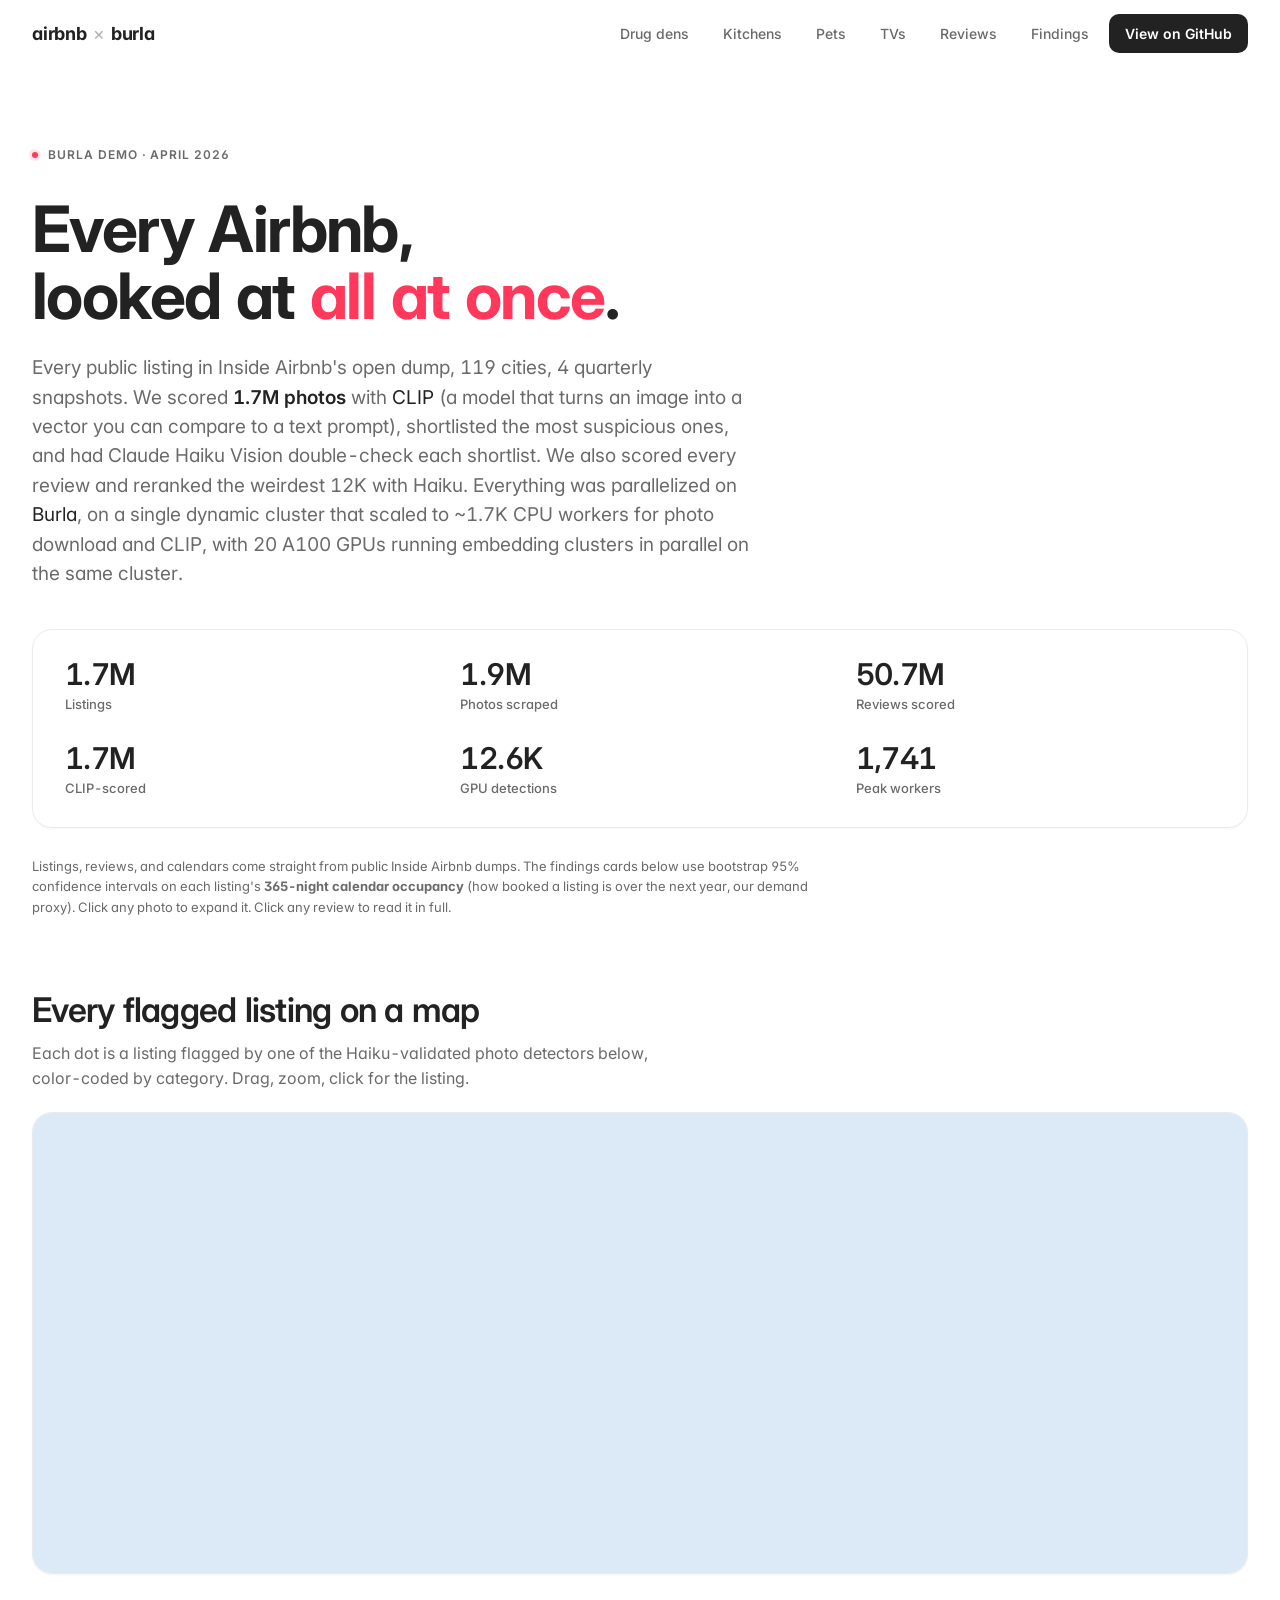
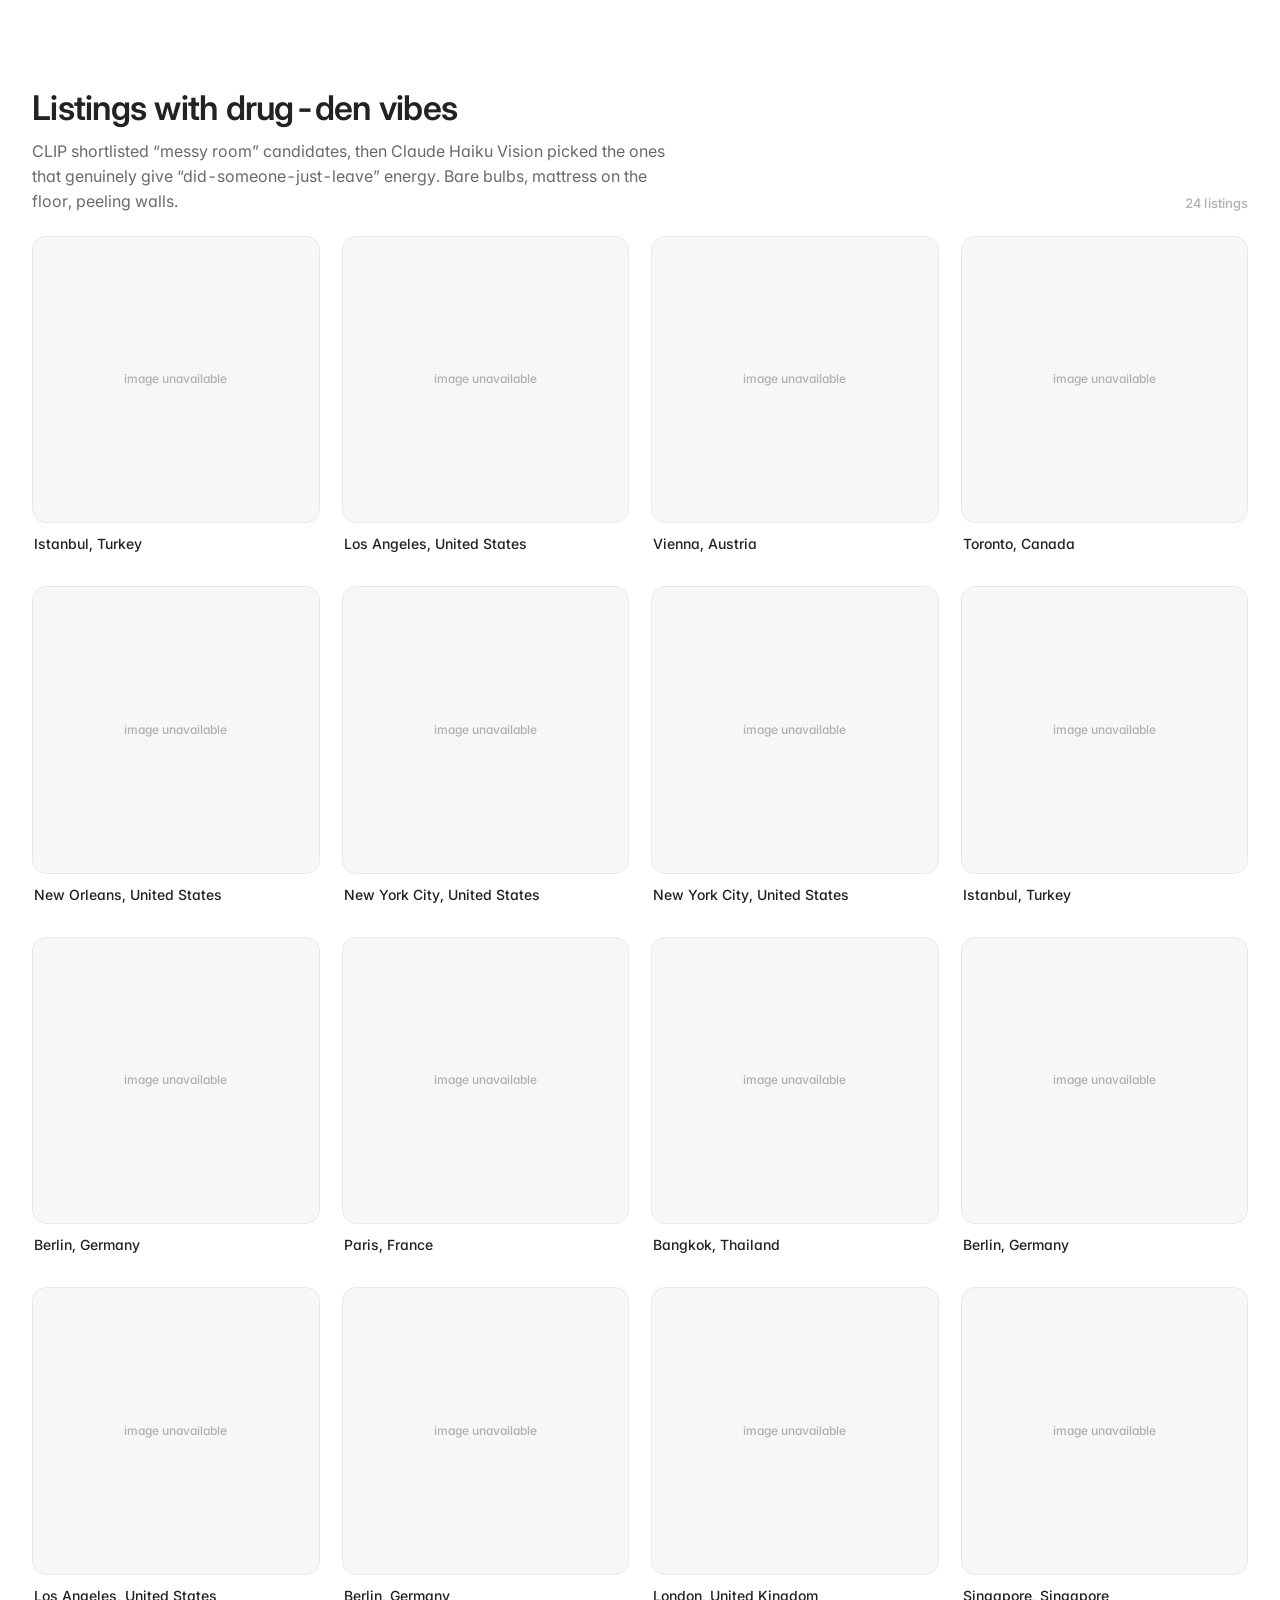
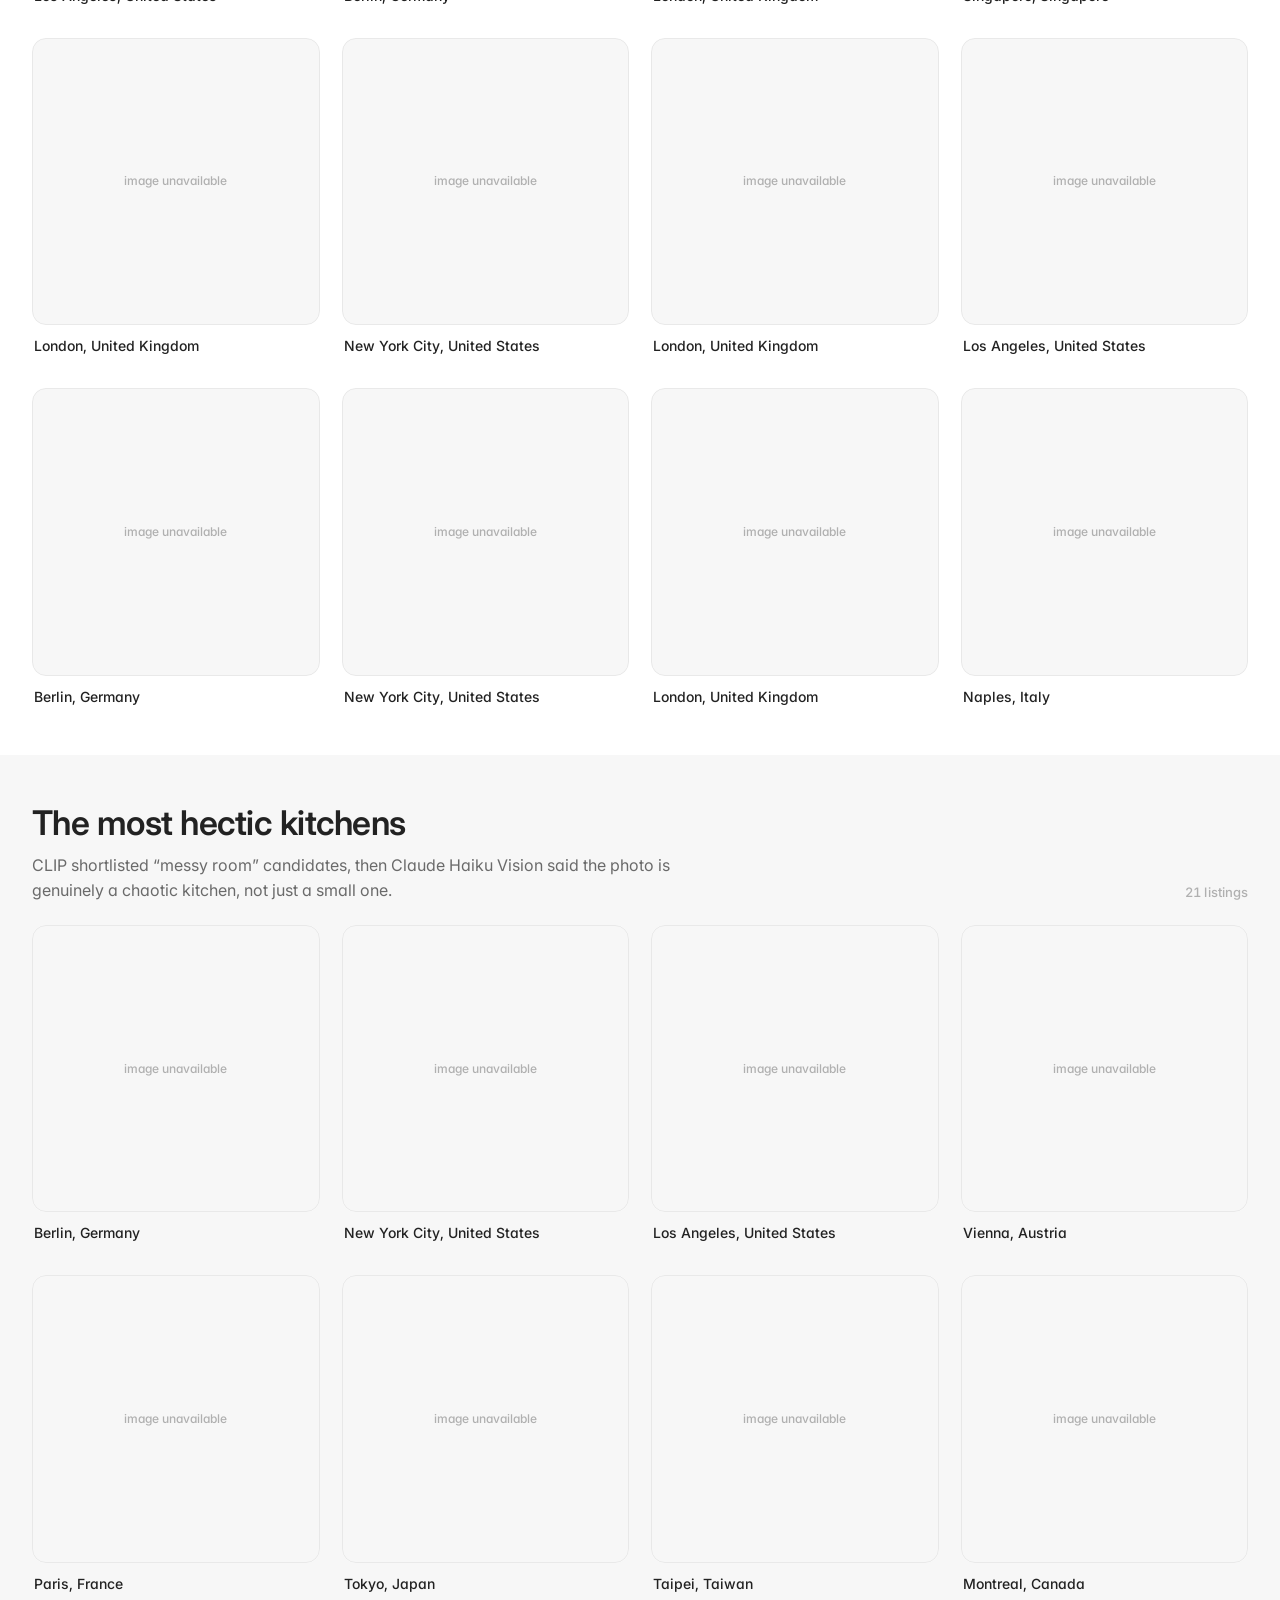
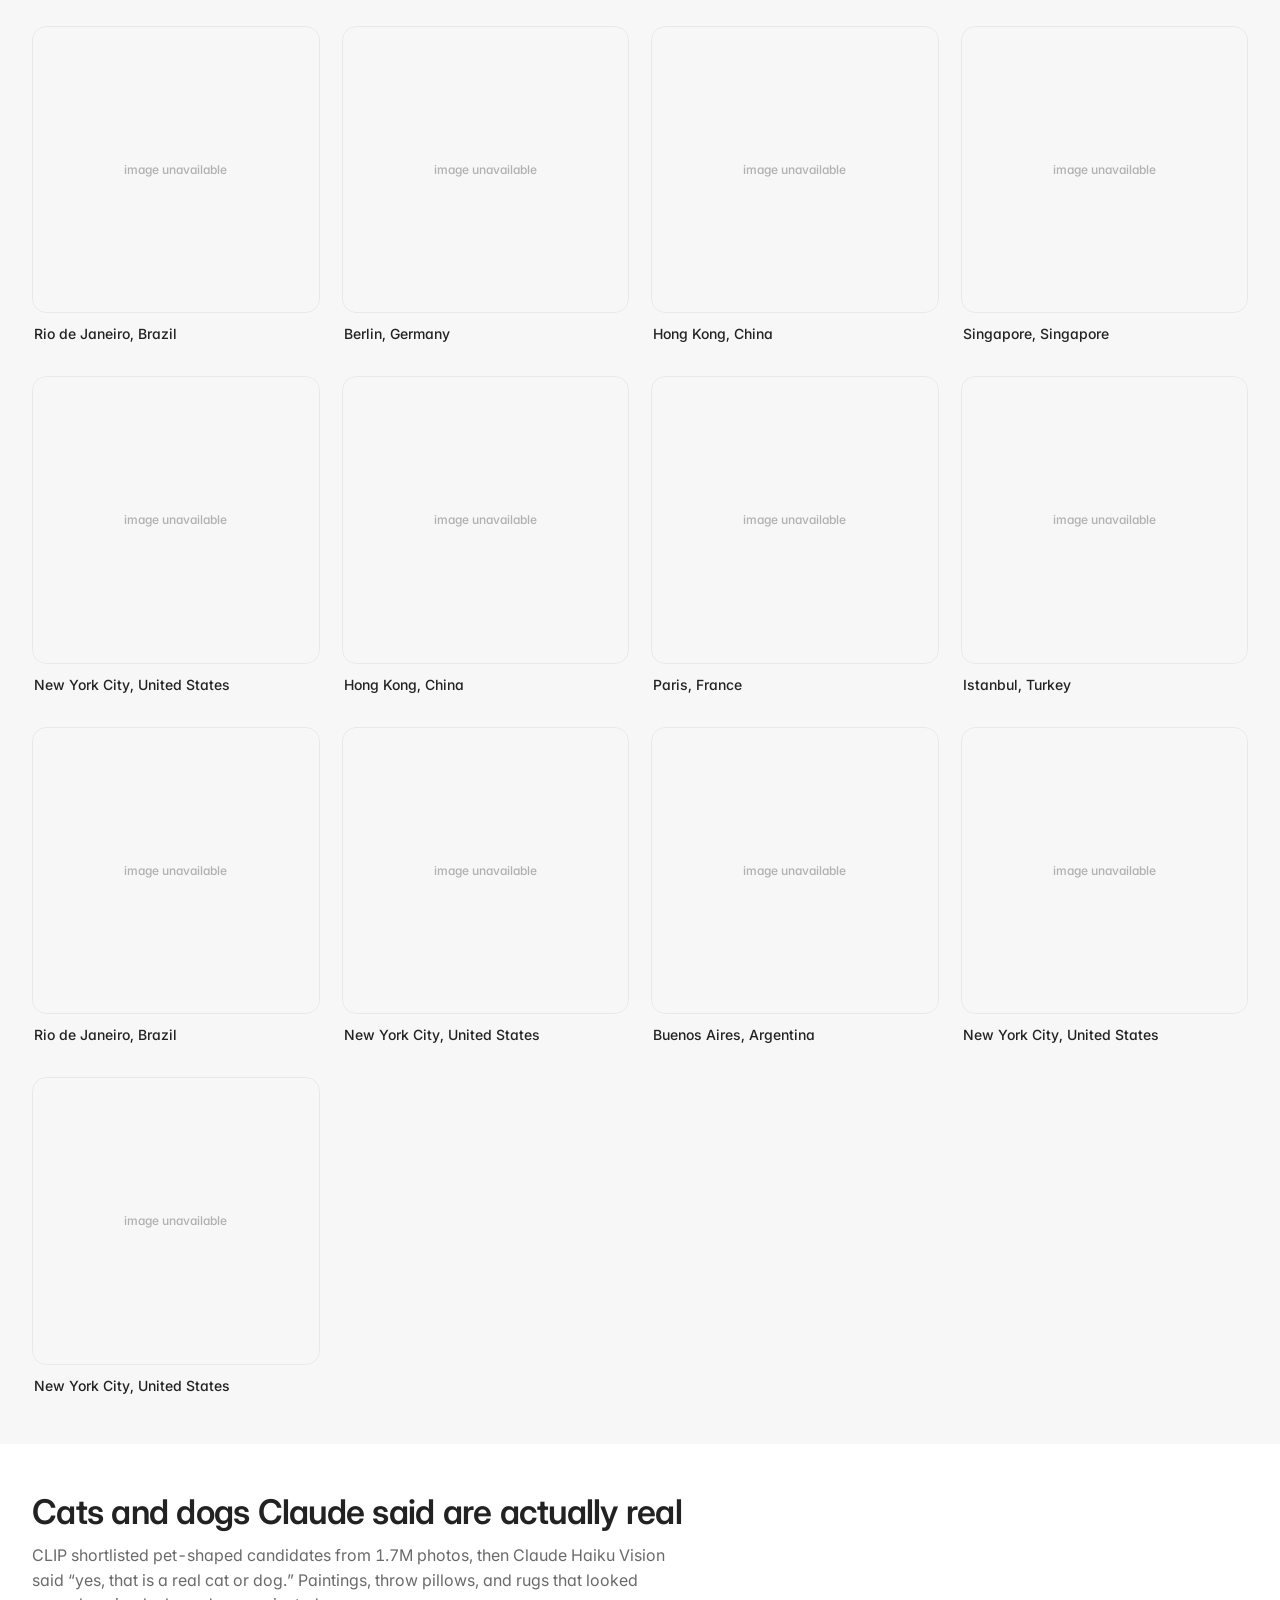
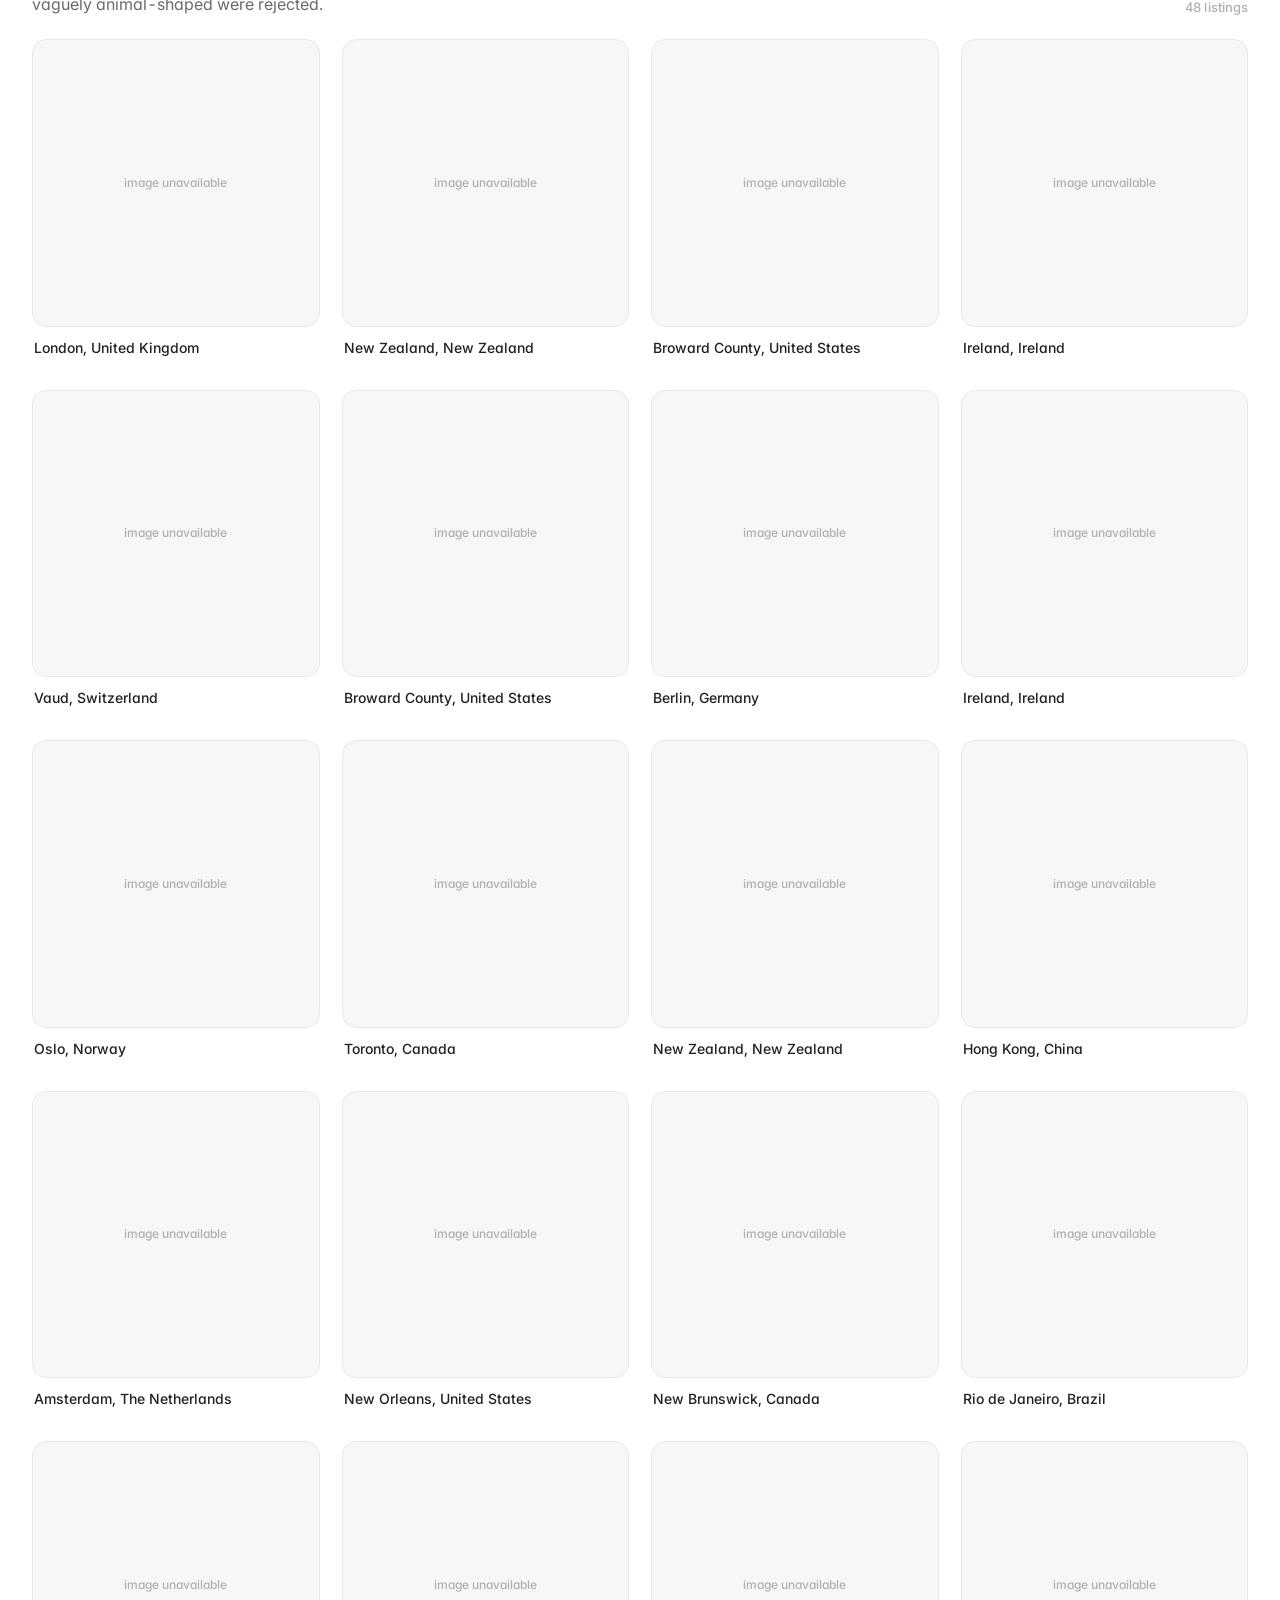
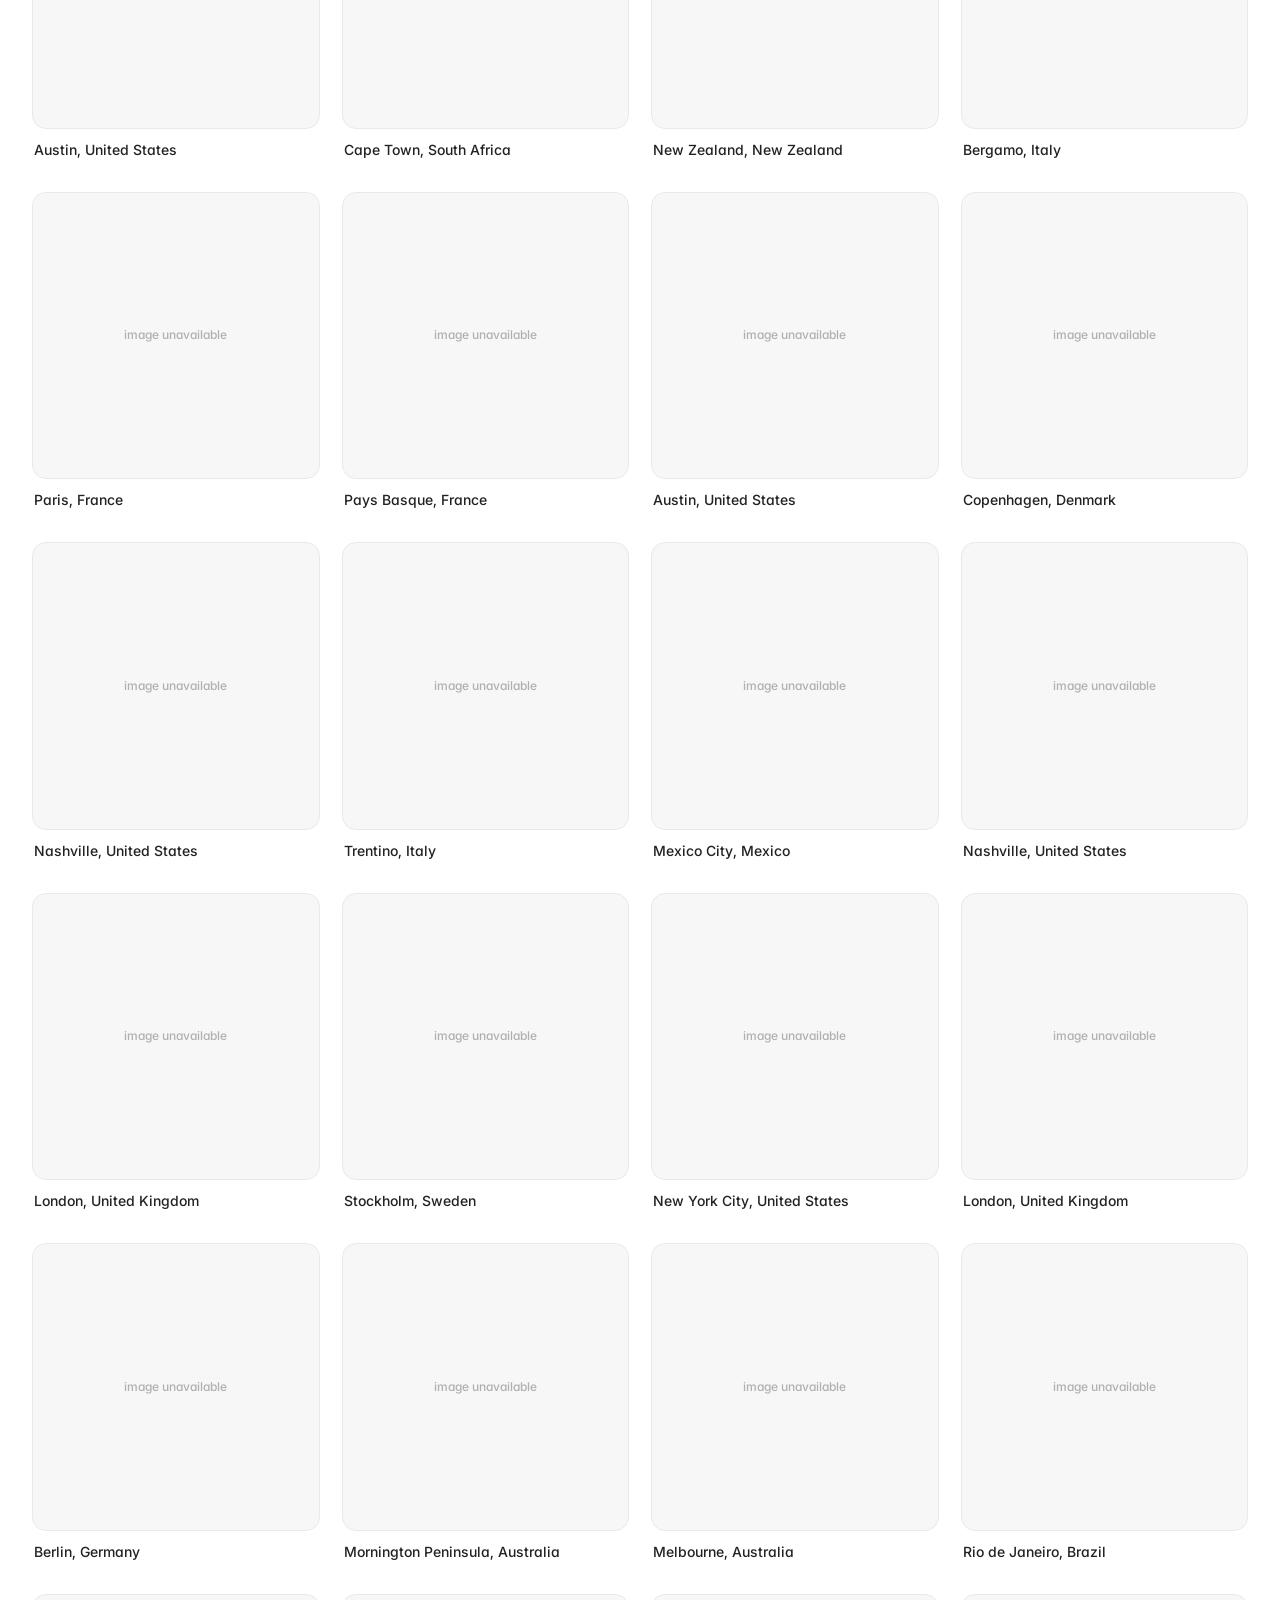
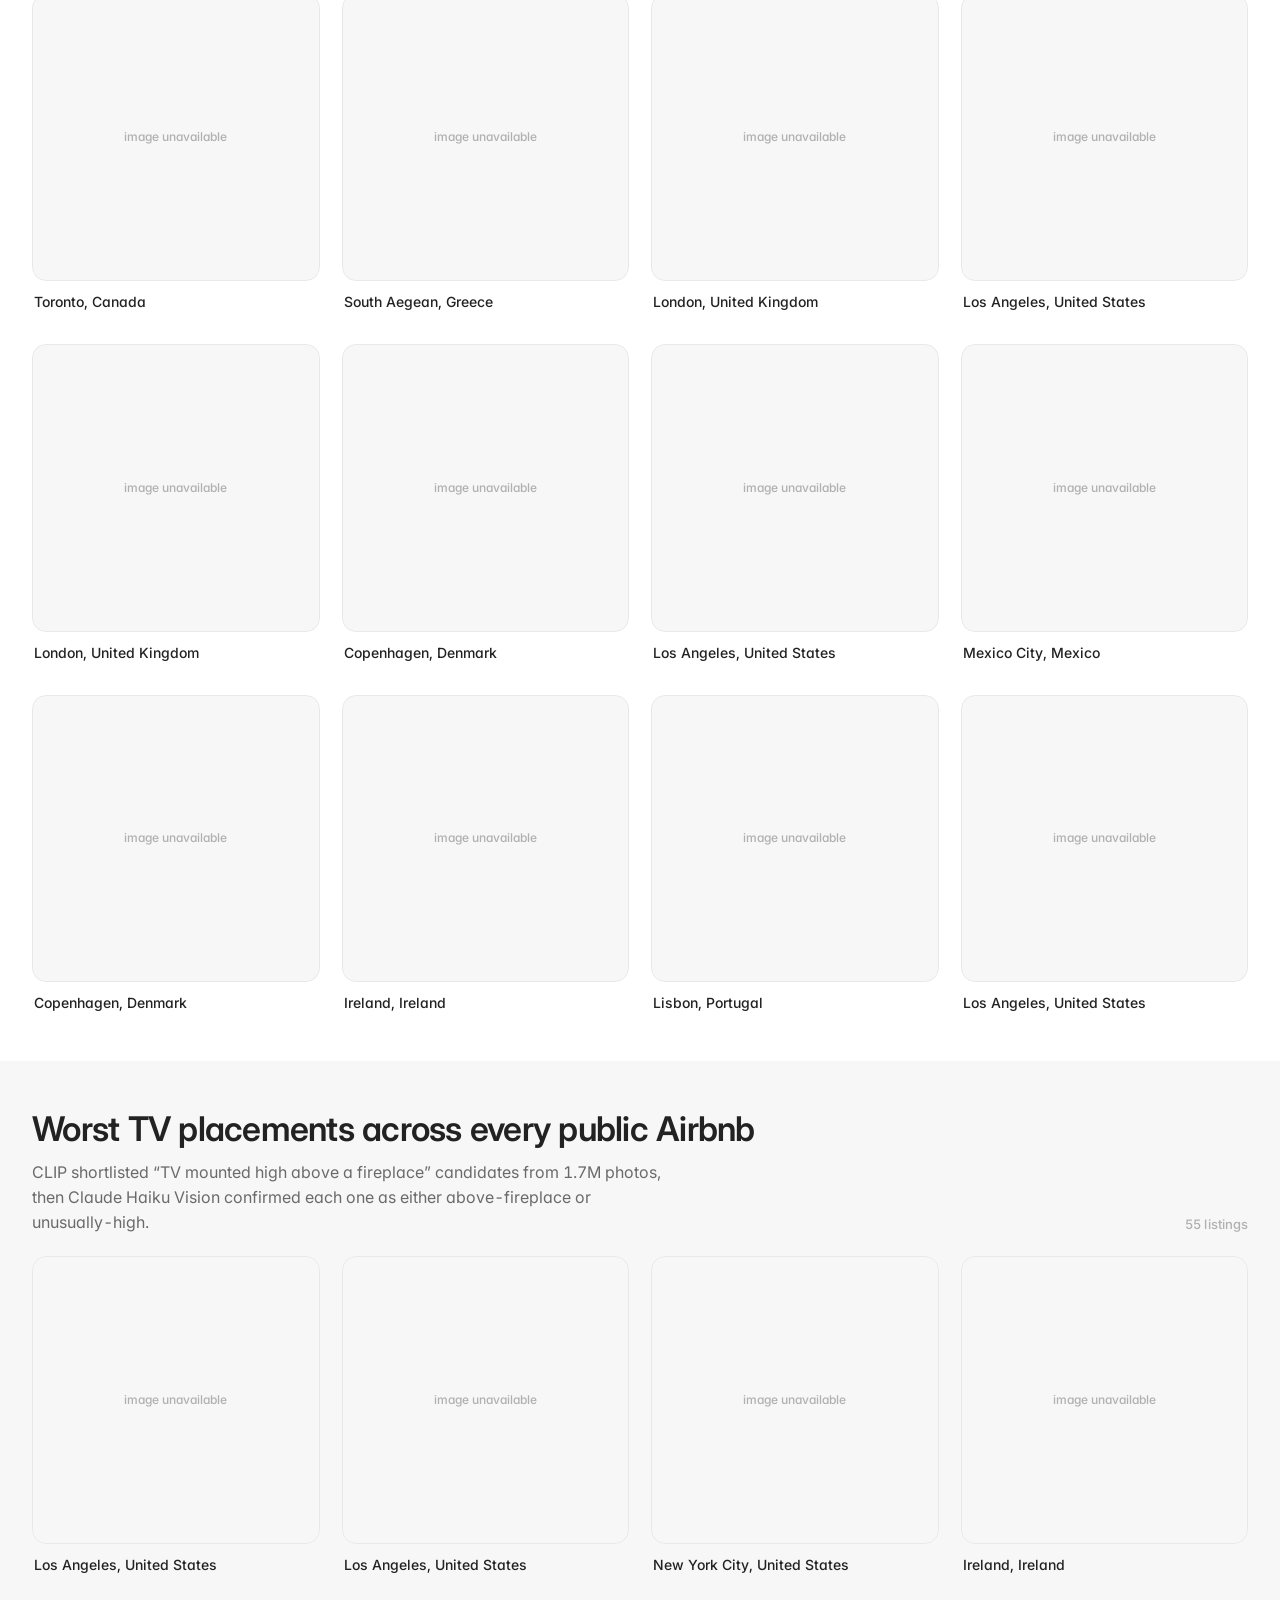
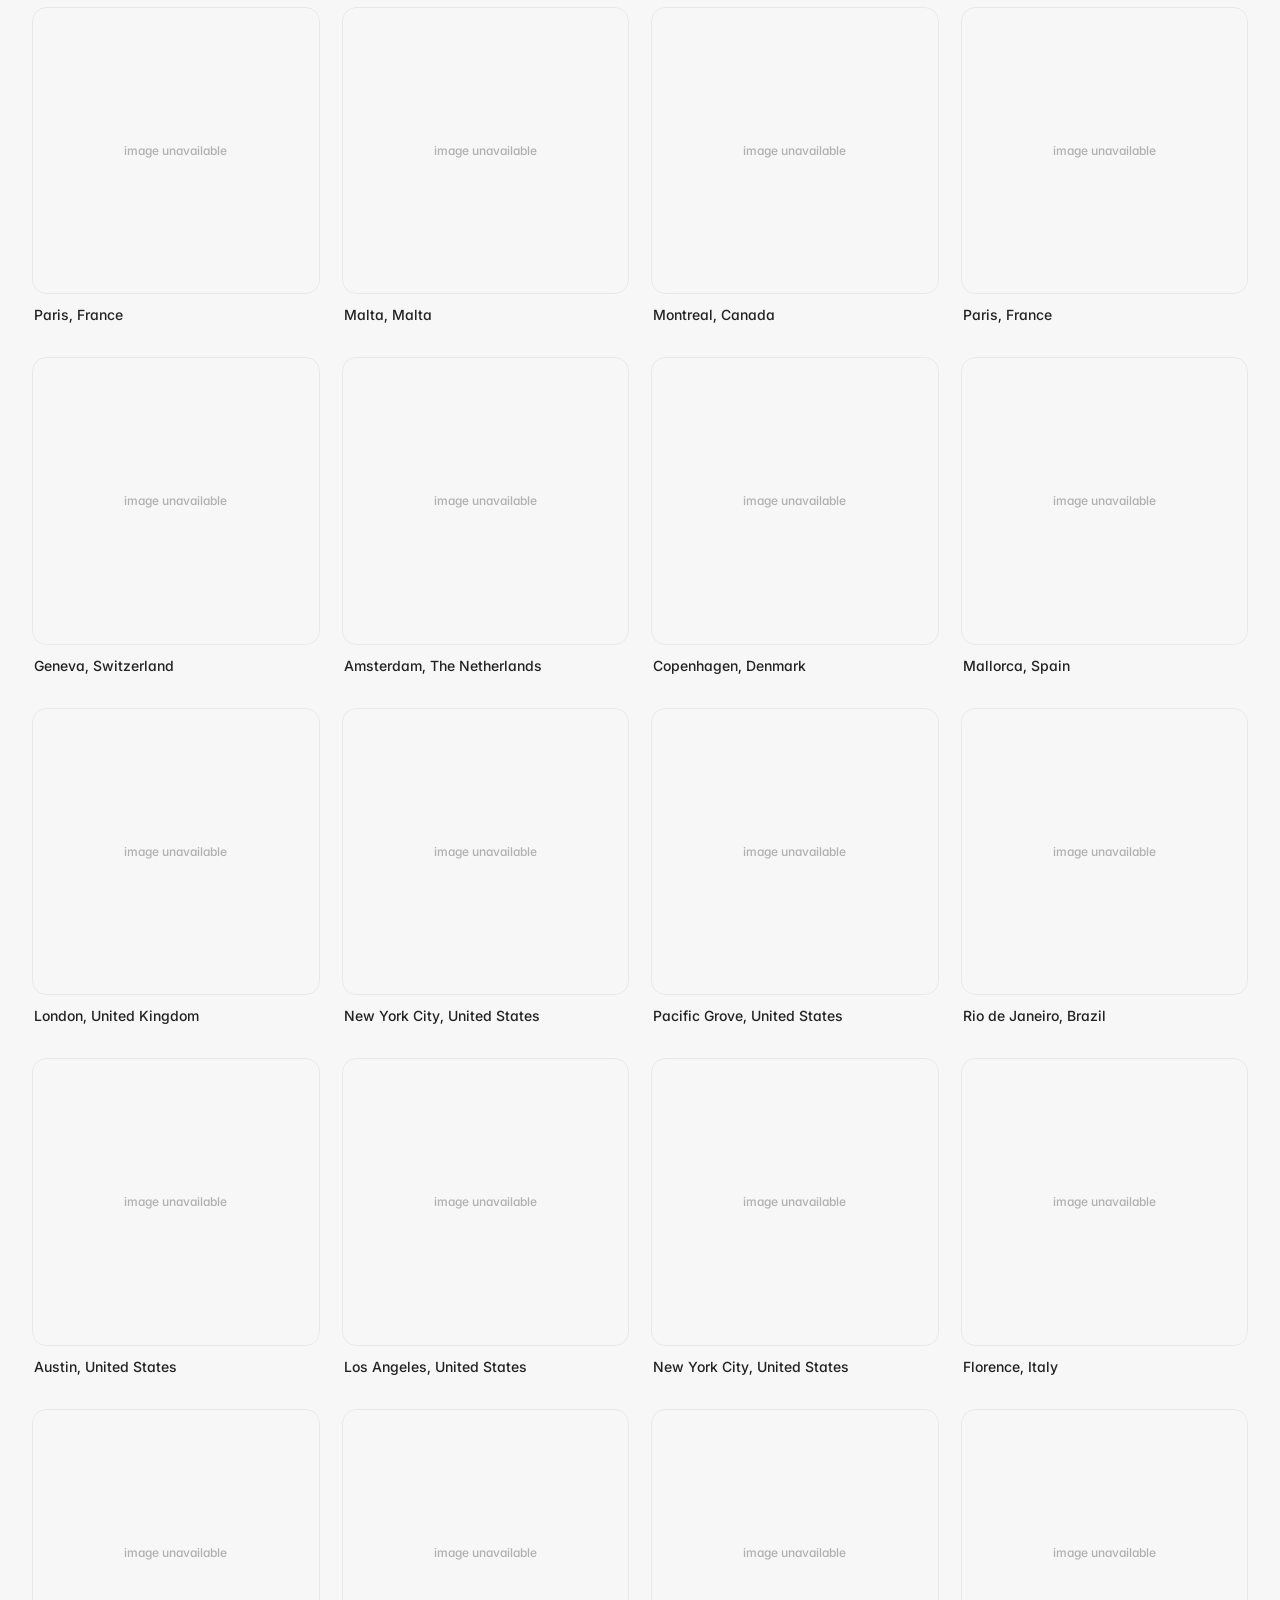
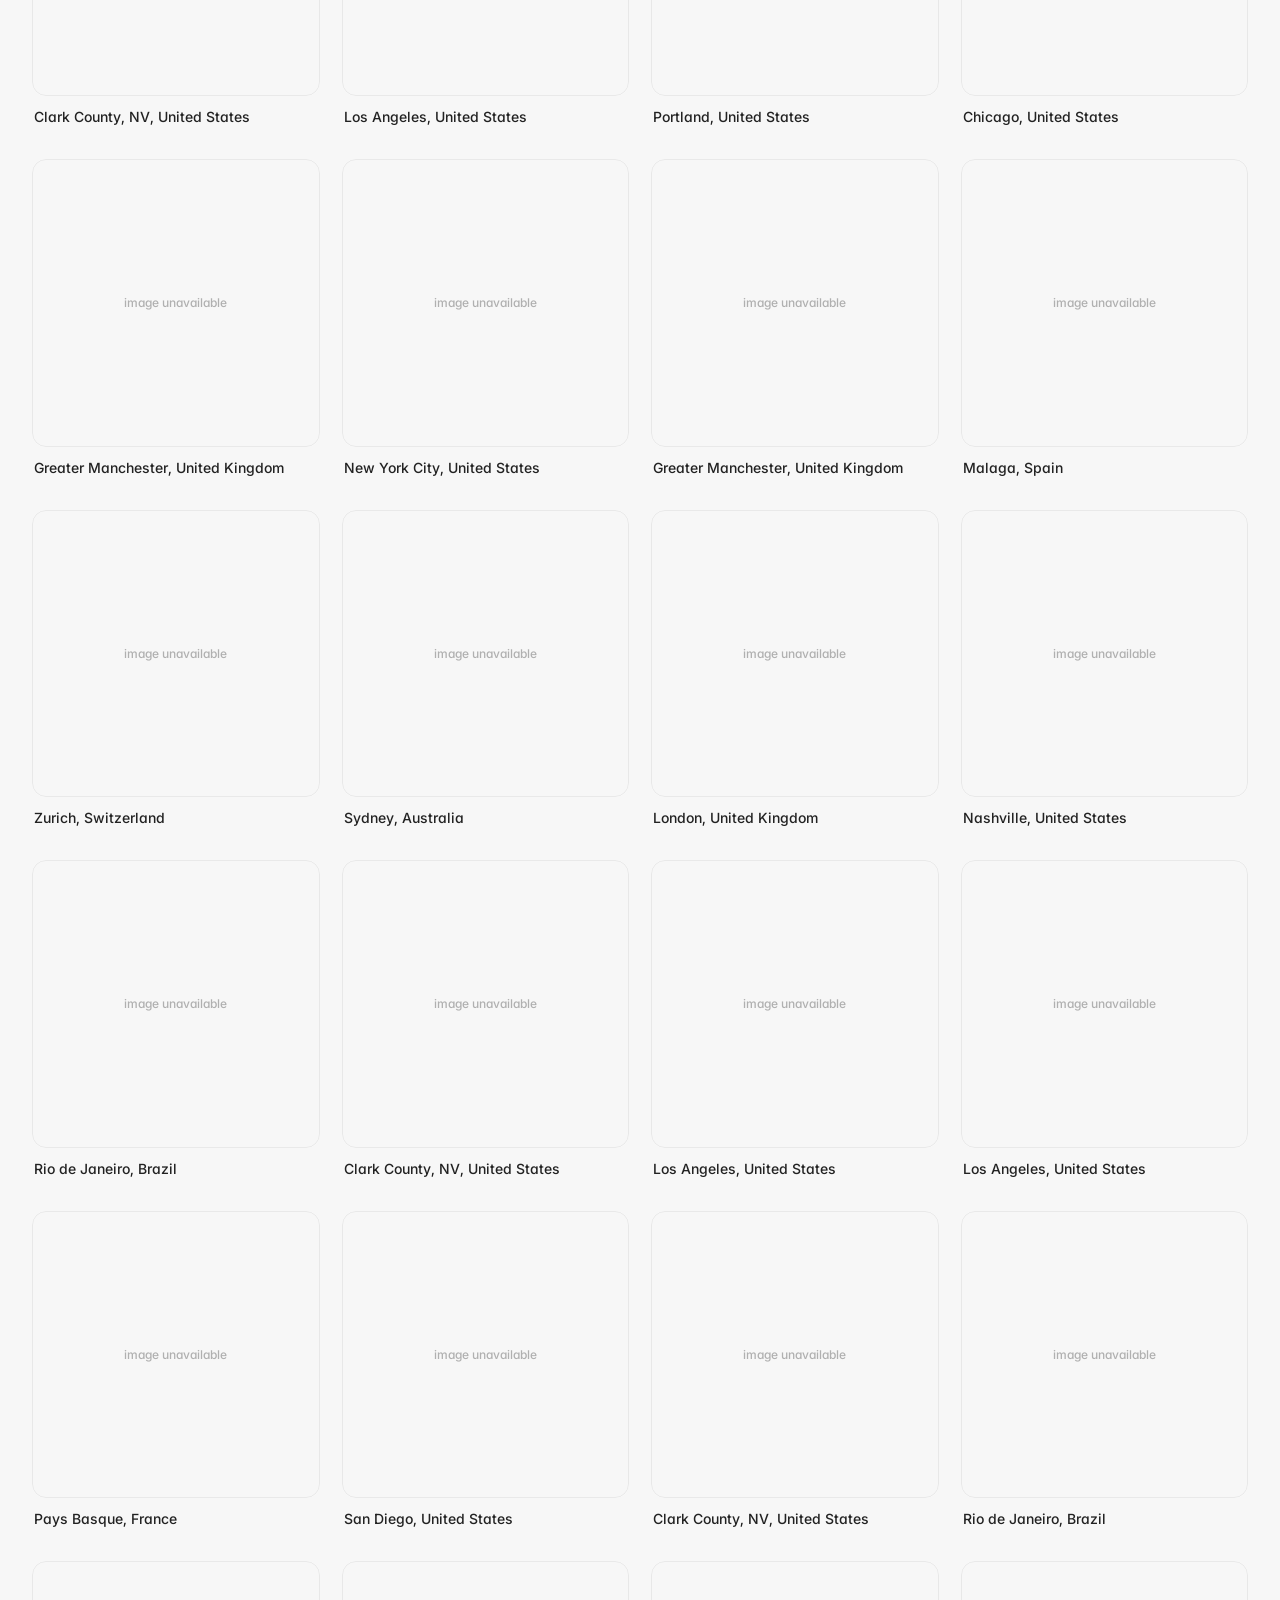
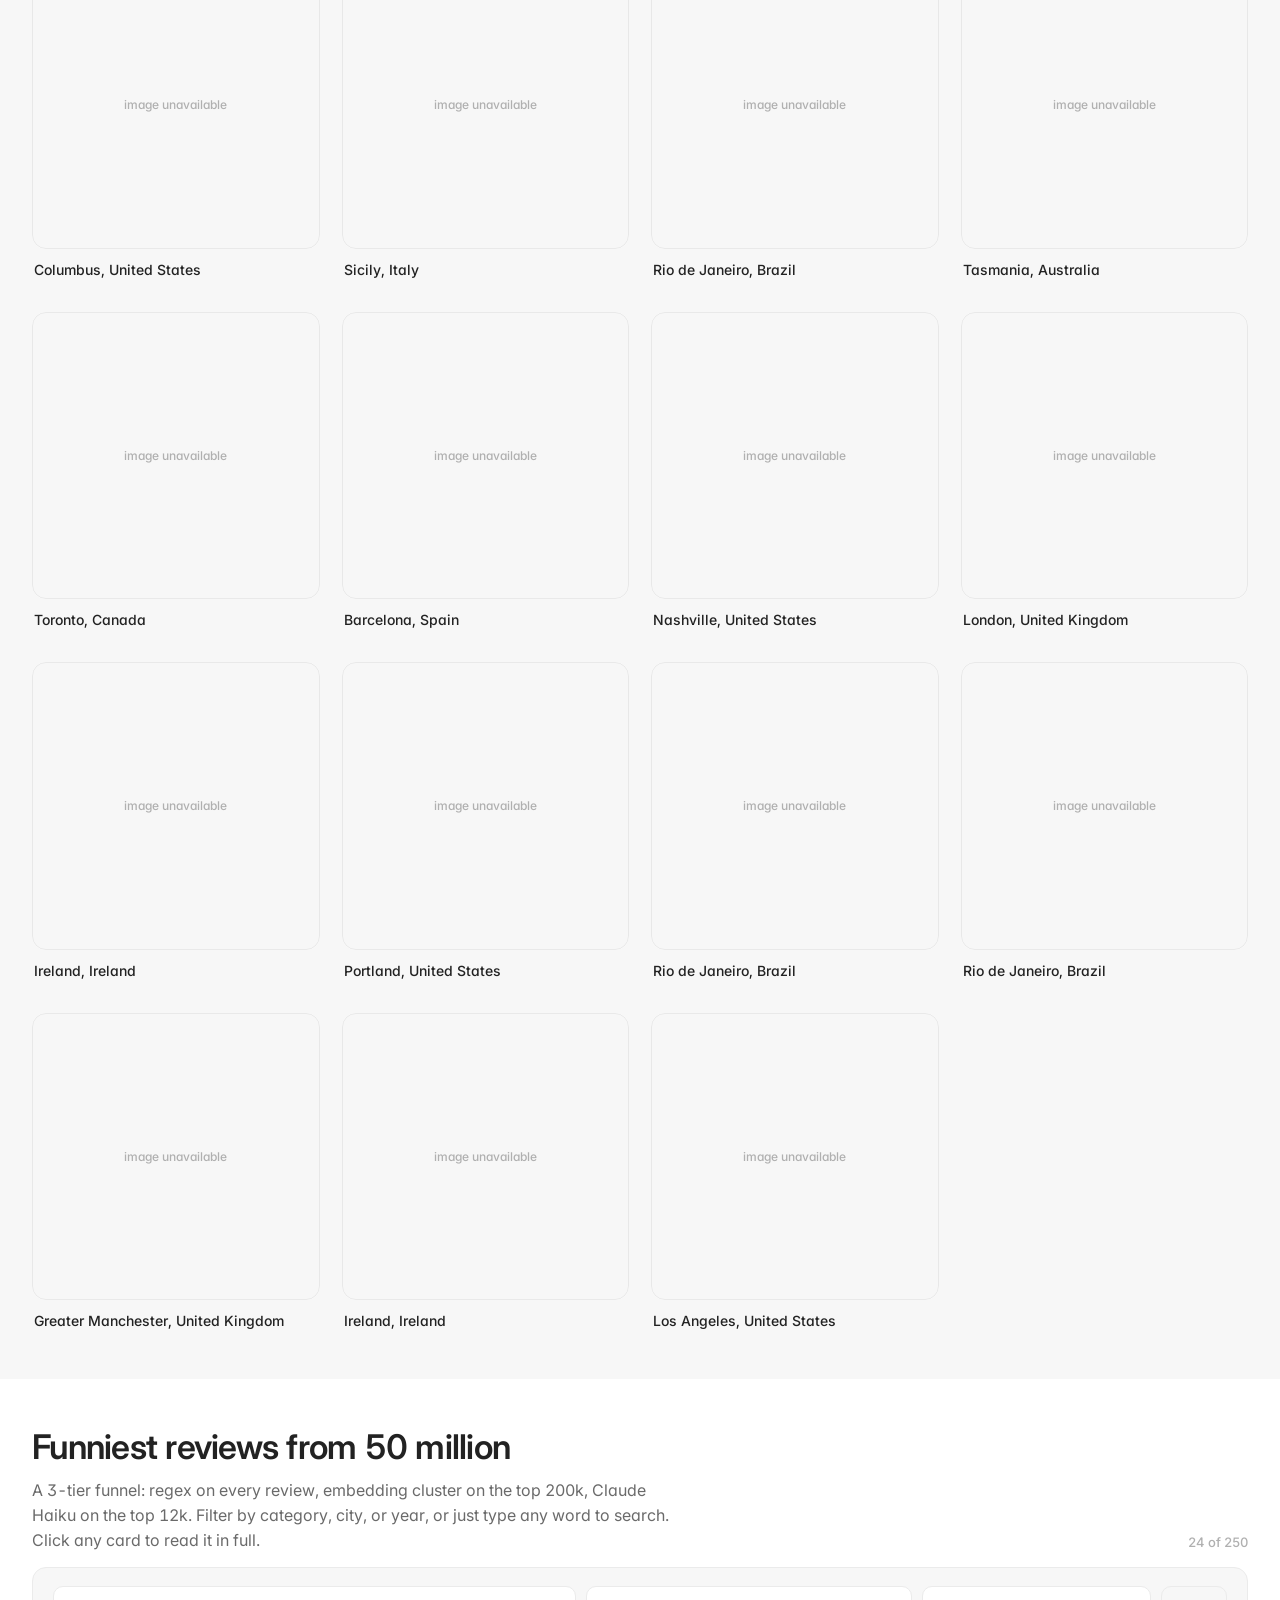
==== index.html @ 1acf98a8 "site: name the GPU fleet (20 A100s) instead of a generic 'small pool' Made-with: Cursor" ====
<!DOCTYPE html>
<html lang="en">
<head>
<meta charset="utf-8" />
<meta name="viewport" content="width=device-width, initial-scale=1" />
<title>Airbnb at scale: every public listing, looked at all at once on Burla</title>
<meta name="description" content="Every public Airbnb listing in Inside Airbnb's open dump across 119 cities and four quarterly snapshots. 1.7M photos CLIP-scored, the most suspicious shortlists double-checked with Claude Haiku. All parallelized on Burla." />
<meta property="og:title" content="Every public Airbnb, looked at all at once on Burla" />
<meta property="og:description" content="116 cities x 4 snapshots of Inside Airbnb data. Photos through CLIP and YOLO, reviews through Haiku, all on Burla." />
<link rel="preconnect" href="https://fonts.googleapis.com" />
<link rel="preconnect" href="https://fonts.gstatic.com" crossorigin />
<!-- Open the TCP+TLS handshake to Airbnb's CDN as soon as the HTML
     parses, so the first photo cards render seconds faster. -->
<link rel="preconnect" href="https://a0.muscache.com" crossorigin />
<link rel="dns-prefetch" href="https://a0.muscache.com" />
<link href="https://fonts.googleapis.com/css2?family=Inter:wght@400;500;600;700&display=swap" rel="stylesheet" />
<link rel="stylesheet" href="https://unpkg.com/leaflet@1.9.4/dist/leaflet.css"
      integrity="sha256-p4NxAoJBhIIN+hmNHrzRCf9tD/miZyoHS5obTRR9BMY=" crossorigin="" />
<link rel="stylesheet" href="style.css?v=40" />
</head>
<body>

<nav class="nav" id="nav">
  <div class="nav__inner">
    <a class="brand" href="#">airbnb<span class="x">×</span>burla</a>
    <div class="nav__links">
      <a href="#drug-den">Drug dens</a>
      <a href="#hectic-kitchens">Kitchens</a>
      <a href="#pets">Pets</a>
      <a href="#worst-tv">TVs</a>
      <a href="#reviews">Reviews</a>
      <a href="#correlations">Findings</a>
      <a class="nav__cta" href="https://github.com/Burla-Cloud/airbnb-burla">View on GitHub</a>
    </div>
  </div>
</nav>

<header class="hero">
  <div class="hero__eyebrow">
    <span class="live"></span>
    Burla demo · April 2026
  </div>
  <h1>Every Airbnb,<br/>looked at <span class="accent">all at once</span>.</h1>
  <p class="lede">
    Every public listing in Inside Airbnb's open dump, 119 cities, 4 quarterly
    snapshots. We scored <strong>1.7M photos</strong> with
    <a href="https://github.com/mlfoundations/open_clip" target="_blank" rel="noopener">CLIP</a>
    (a model that turns an image into a vector you can compare to a text
    prompt), shortlisted the most suspicious ones, and had Claude Haiku Vision
    double-check each shortlist. We also scored every review and reranked the
    weirdest 12K with Haiku.     Everything was parallelized on
    <a href="https://docs.burla.dev" target="_blank" rel="noopener">Burla</a>,
    on a single dynamic cluster that scaled to ~1.7K CPU workers for photo
    download and CLIP, with 20 A100 GPUs running embedding clusters in
    parallel on the same cluster.
  </p>

  <div class="stats-card">
    <div class="stats" id="stats-banner">
      <!-- Row 1: data we ingested. Row 2: compute that processed it. -->
      <div class="stat"><span class="num" data-stat="n_listings">--</span><span class="label">Listings</span></div>
      <div class="stat"><span class="num" data-stat="n_photo_manifest_rows">--</span><span class="label">Photos scraped</span></div>
      <div class="stat"><span class="num" data-stat="n_reviews">--</span><span class="label">Reviews scored</span></div>
      <div class="stat"><span class="num" data-stat="n_cpu_images">--</span><span class="label">CLIP-scored</span></div>
      <div class="stat"><span class="num" data-stat="n_gpu_images">--</span><span class="label">GPU detections</span></div>
      <div class="stat"><span class="num" data-stat="peak_workers">--</span><span class="label">Peak workers</span></div>
    </div>
  </div>

  <p class="meta-line">
    Listings, reviews, and calendars come straight from public Inside Airbnb
    dumps. The findings cards below use bootstrap 95% confidence intervals on
    each listing's <strong>365-night calendar occupancy</strong> (how booked a
    listing is over the next year, our demand proxy). Click any photo to
    expand it. Click any review to read it in full.
  </p>
</header>

<section class="map-section">
  <div class="section__head">
    <div>
      <h2>Every flagged listing on a map</h2>
      <p class="section-lede">
        Each dot is a listing flagged by one of the Haiku-validated photo
        detectors below, color-coded by category. Drag, zoom, click for the
        listing.
      </p>
    </div>
  </div>
  <div class="map-frame">
    <div id="map" aria-label="World map of flagged Airbnb listings"></div>
  </div>
  <div class="legend" id="map-legend"></div>
</section>

<section id="drug-den" class="grid-section">
  <div class="section__head">
    <div>
      <h2>Listings with drug-den vibes</h2>
      <p class="section-lede">
        CLIP shortlisted &ldquo;messy room&rdquo; candidates, then Claude
        Haiku Vision picked the ones that genuinely give
        &ldquo;did-someone-just-leave&rdquo; energy. Bare bulbs, mattress on
        the floor, peeling walls.
      </p>
    </div>
    <span class="section__count">--</span>
  </div>
  <div class="grid" data-section="drug_den_vibes"></div>
</section>

<div class="alt-bg">
  <section id="hectic-kitchens" class="grid-section alt-inner">
    <div class="section__head">
      <div>
        <h2>The most hectic kitchens</h2>
        <p class="section-lede">
          CLIP shortlisted &ldquo;messy room&rdquo; candidates, then Claude
          Haiku Vision said the photo is genuinely a chaotic kitchen, not just
          a small one.
        </p>
      </div>
      <span class="section__count">--</span>
    </div>
    <div class="grid" data-section="hectic_kitchens"></div>
  </section>
</div>

<section id="pets" class="grid-section">
  <div class="section__head">
    <div>
      <h2>Cats and dogs Claude said are actually real</h2>
      <p class="section-lede">
        CLIP shortlisted pet-shaped candidates from 1.7M photos, then Claude
        Haiku Vision said &ldquo;yes, that is a real cat or dog.&rdquo;
        Paintings, throw pillows, and rugs that looked vaguely animal-shaped
        were rejected.
      </p>
    </div>
    <span class="section__count">--</span>
  </div>
  <div class="grid" data-section="pets_in_photos"></div>
</section>

<div class="alt-bg">
  <section id="worst-tv" class="grid-section alt-inner">
    <div class="section__head">
      <div>
        <h2>Worst TV placements across every public Airbnb</h2>
        <p class="section-lede">
          CLIP shortlisted &ldquo;TV mounted high above a fireplace&rdquo;
          candidates from 1.7M photos, then Claude Haiku Vision confirmed each
          one as either above-fireplace or unusually-high.
        </p>
      </div>
      <span class="section__count">--</span>
    </div>
    <div class="grid" data-section="worst_tv_placements"></div>
  </section>
</div>

<section id="reviews" class="cards-section">
  <div class="section__head">
    <div>
      <h2>Funniest reviews from 50 million</h2>
      <p class="section-lede">
        A 3-tier funnel: regex on every review, embedding cluster on the top
        200k, Claude Haiku on the top 12k. Filter by category, city, or year,
        or just type any word to search. Click any card to read it in full.
      </p>
    </div>
    <span class="section__count" data-counter="reviews-visible">--</span>
  </div>

  <div class="filter-bar" id="review-filters">
    <div class="filter-bar__row">
      <input type="search" id="review-search" class="filter-input"
             placeholder="Search reviews (e.g. 'raccoon', 'fireworks', 'rooster')"
             aria-label="Search reviews" />
      <select id="review-city" class="filter-select" aria-label="Filter by city">
        <option value="">All cities</option>
      </select>
      <select id="review-year" class="filter-select" aria-label="Filter by year">
        <option value="">All years</option>
      </select>
      <button id="review-reset" class="filter-reset" type="button">Reset</button>
    </div>
    <div class="filter-chips" id="review-chips"></div>
  </div>

  <div class="card-grid" data-section="funniest_reviews"></div>
  <div class="cards-more" id="reviews-more-wrap" hidden>
    <button type="button" class="cards-more__btn" id="reviews-more-btn">
      Show 24 more
    </button>
  </div>
  <div class="cards-empty" id="reviews-empty" hidden>
    No reviews match those filters. Try clearing the search or picking a
    different category.
  </div>
</section>

<section id="how-it-ran" class="method-section">
  <div class="method">
    <div class="method__copy">
      <h2>How it ran on <span class="accent">Burla</span></h2>
      <p>
        <a href="https://docs.burla.dev" target="_blank" rel="noopener">Burla</a>
        is a high-performance parallel processing library for data teams that
        iterate quickly. You write a Python function, you call
        <code>remote_parallel_map</code>, and it runs across a cluster with a
        shared filesystem mounted at <code>./shared</code>. No Docker, no
        Kubernetes, no&nbsp;orchestration&nbsp;glue.
      </p>
      <p>
        For this run a single dynamic cluster scaled CPU workers up to ~1.7K
        for photo download and CLIP scoring, and the same cluster ran
        20 A100 GPUs for embedding-cluster work, in parallel with the CPU
        jobs. Claude Haiku validation ran rate-limited on top.
      </p>

      <div class="peak-callout">
        <span class="peak-num" data-stat="peak_workers">--</span>
        <span class="peak-text">
          <strong>concurrent workers</strong> at peak across photo download,
          CLIP scoring, and review tier-1. 20 A100 GPUs ran in parallel on
          the same cluster, while CPU jobs kept going.
        </span>
      </div>

      <p style="margin-top: 24px;">
        Full writeup is on
        <a href="https://github.com/Burla-Cloud/airbnb-burla/blob/main/WRITEUP.md" target="_blank" rel="noopener">GitHub</a>.
        <br />
        Burla docs are at <a href="https://docs.burla.dev" target="_blank" rel="noopener">docs.burla.dev</a>.
      </p>
    </div>

    <div class="code-card">
      <div class="code-card__head">
        <span class="code-card__dots"><i></i><i></i><i></i></span>
        <div class="code-tabs" role="tablist">
          <button type="button" class="code-tab is-active" role="tab"
                  aria-selected="true" data-tab="score">score_photos.py</button>
          <button type="button" class="code-tab" role="tab"
                  aria-selected="false" data-tab="encode">embed_reviews.py</button>
          <button type="button" class="code-tab" role="tab"
                  aria-selected="false" data-tab="haiku">haiku_validate.py</button>
        </div>
      </div>
      <div class="code-card__panes">
      <pre class="code-block is-active" data-pane="score"><span class="c"># s02b: download every photo URL, score with CLIP,</span>
<span class="c"># write parquet shards to ./shared. 6K batches.</span>
<span class="k">from</span> burla <span class="k">import</span> remote_parallel_map
<span class="k">import</span> open_clip

<span class="k">def</span> <span class="f">score_batch</span>(args):
    model, _, prep = open_clip.create_model_and_transforms(
        <span class="s">"ViT-B-32"</span>, pretrained=<span class="s">"laion2b_s34b_b79k"</span>,
        cache_dir=<span class="s">"./shared/clip_weights"</span>,
    )
    <span class="c"># download -&gt; encode -&gt; cosine vs PROMPTS -&gt; parquet</span>
    <span class="k">return</span> {<span class="s">"shard"</span>: shard, <span class="s">"n_ok"</span>: n_ok}

remote_parallel_map(
    score_batch, batch_args,
    func_cpu=<span class="n">2</span>, func_ram=<span class="n">8</span>,
    max_parallelism=<span class="n">1000</span>,   <span class="c"># 1k concurrent at peak</span>
    grow=<span class="n">True</span>,
)</pre>
      <pre class="code-block" data-pane="encode"><span class="c"># s04 tier 2: embed top 200K reviews with SBERT,</span>
<span class="c"># one parquet shard per worker on ./shared.</span>
<span class="k">from</span> burla <span class="k">import</span> remote_parallel_map
<span class="k">from</span> sentence_transformers <span class="k">import</span> SentenceTransformer

<span class="k">def</span> <span class="f">embed_batch</span>(args):
    model = SentenceTransformer(
        <span class="s">"all-MiniLM-L6-v2"</span>,
        cache_folder=<span class="s">"./shared/sbert"</span>,
    )
    rows = read_slice(
        args.input_path, args.row_start, args.row_end,
    )
    vecs = model.encode(
        rows[<span class="s">"comments"</span>].tolist(), batch_size=<span class="n">128</span>,
    )
    write_shard(args.output_root, rows, vecs)
    <span class="k">return</span> {<span class="s">"n_ok"</span>: len(rows)}

remote_parallel_map(
    embed_batch, embed_args,
    func_cpu=<span class="n">2</span>, func_ram=<span class="n">8</span>, max_parallelism=<span class="n">200</span>,
    grow=<span class="n">True</span>,
)</pre>
      <pre class="code-block" data-pane="haiku"><span class="c"># s05c: Haiku Vision double-checks the CLIP</span>
<span class="c"># shortlists. Rate-limited at 64 workers.</span>
<span class="k">from</span> burla <span class="k">import</span> remote_parallel_map
<span class="k">import</span> anthropic, json

<span class="k">def</span> <span class="f">validate_pet</span>(args):
    client = anthropic.Anthropic()
    rows = []
    <span class="k">for</span> url, listing_id <span class="k">in</span> args.batch:
        msg = client.messages.create(
            model=<span class="s">"claude-haiku-4-5"</span>, max_tokens=<span class="n">200</span>,
            messages=pet_prompt(fetch(url)),
        )
        verdict = json.loads(msg.content[<span class="n">0</span>].text)
        rows.append({<span class="s">"listing_id"</span>: listing_id, **verdict})
    write_shard(args.output_path, rows)
    <span class="k">return</span> {<span class="s">"n_ok"</span>: len(rows)}

remote_parallel_map(
    validate_pet, pet_batches,
    func_cpu=<span class="n">2</span>, func_ram=<span class="n">8</span>, max_parallelism=<span class="n">64</span>,
    grow=<span class="n">True</span>,
)</pre>
      </div>
    </div>
  </div>
</section>

<section id="correlations" class="corr-section">
  <div class="section__head">
    <div>
      <h2>Does any of this actually predict demand?</h2>
      <p class="section-lede">
        For each idea below, we sort every listing into a few groups (like
        &ldquo;darkest photos&rdquo; vs &ldquo;brightest photos&rdquo;) and
        check whether the higher-occupancy ones really do land in one group.
        We accept an idea only when no two groups overlap.
      </p>
    </div>
  </div>

  <div class="corr-key">
    <h3 class="corr-key__title">How to read these cards</h3>
    <div class="corr-key__items">
      <div class="corr-key__row">
        <span class="corr-key__bar" aria-hidden="true">
          <span class="corr-key__bar-fill"></span>
          <span class="corr-key__bar-median"></span>
        </span>
        <span class="corr-key__text">
          <strong>The bar</strong> shows how popular the average listing in a
          group is. The tick is our best guess. The wider band is the range
          we are confident covers the real number.
        </span>
      </div>
      <div class="corr-key__row">
        <span class="corr-key__pill">n = 240.5K</span>
        <span class="corr-key__text">
          <strong>n</strong> is how many listings ended up in that group.
          240.5K means 240,500. Bigger groups give us tighter, more
          trustworthy bars.
        </span>
      </div>
      <div class="corr-key__row">
        <span class="corr-key__verdicts">
          <span class="corr-key__verdict accepted">ACCEPTED</span>
          <span class="corr-key__verdict rejected">REJECTED</span>
        </span>
        <span class="corr-key__text">
          <strong>Accepted</strong> means the bars in the card are clearly
          separated, so the groups really are different.
          <strong>Rejected</strong> means the bars overlap, so we cannot tell
          the groups apart.
        </span>
      </div>
    </div>
  </div>

  <div id="corr-list"></div>
</section>

<footer>
  <div class="footer__inner">
    <p>
      Built on <a href="https://docs.burla.dev">Burla</a>. Caveats: the demand
      proxy is calendar occupancy over the next 365 nights, which leaks future
      cancellations and host blocks. Photo coverage is whatever Inside Airbnb
      publishes. Reviews are public Inside Airbnb dumps, no Airbnb API access.
    </p>
    <span class="footer__brand">airbnb<span class="x">×</span>burla</span>
  </div>
</footer>

<script src="https://unpkg.com/leaflet@1.9.4/dist/leaflet.js"
        integrity="sha256-20nQCchB9co0qIjJZRGuk2/Z9VM+kNiyxNV1lvTlZBo=" crossorigin=""></script>
<script src="app.js?v=40" defer></script>
</body>
</html>
---- style.css ----
/* =============================================================
   Airbnb x Burla — consumer product feel
   White bg, Inter sans, Airbnb-pink accent, rounded cards.
   No serifs, no italics, no editorial chrome.
   ============================================================= */

:root {
  --bg:          #FFFFFF;
  --bg-2:        #F7F7F7;
  --bg-3:        #FAFAFA;
  --bg-ink:      #131317;

  --ink:         #222222;
  --ink-2:       #6A6A6A;
  --ink-3:       #B0B0B0;
  --ink-4:       #DDDDDD;

  --line:        #EBEBEB;
  --line-2:      #DDDDDD;

  --accent:      #FF385C;
  --accent-dark: #E11D48;
  --accent-soft: #FFE5EC;
  --accent-grad: linear-gradient(135deg, #E61E4D 0%, #E31C5F 50%, #BD1E59 100%);

  --teal:        #0E8A6F;
  --teal-soft:   #E2F3EE;
  --rose:        #C1352B;
  --rose-soft:   #FCE5E2;

  --shadow-1:    0 1px 2px rgba(0, 0, 0, 0.04);
  --shadow-2:    0 6px 16px rgba(0, 0, 0, 0.08);
  --shadow-3:    0 12px 28px rgba(0, 0, 0, 0.12), 0 2px 4px rgba(0, 0, 0, 0.04);
  --shadow-4:    0 30px 60px -10px rgba(0, 0, 0, 0.30), 0 18px 36px -12px rgba(0, 0, 0, 0.18);

  --radius-xs:   6px;
  --radius-sm:   10px;
  --radius:     14px;
  --radius-lg:   20px;
  --radius-xl:   28px;

  --max:         1280px;
  --max-narrow:  1080px;

  --sans:        "Inter", -apple-system, BlinkMacSystemFont, "Segoe UI", "Helvetica Neue", Arial, sans-serif;
  --mono:        ui-monospace, "SF Mono", Menlo, Consolas, monospace;
}

* { box-sizing: border-box; }
html { scroll-behavior: smooth; }
html, body { margin: 0; padding: 0; }

body {
  background: var(--bg);
  color: var(--ink);
  font-family: var(--sans);
  font-size: 16px;
  line-height: 1.5;
  -webkit-font-smoothing: antialiased;
  -moz-osx-font-smoothing: grayscale;
  font-feature-settings: "cv11", "ss01";
  font-variant-numeric: tabular-nums;
  text-rendering: optimizeLegibility;
}
body.no-scroll { overflow: hidden; }

a { color: var(--ink); text-decoration: none; }
a:hover { color: var(--accent); }
button { font-family: inherit; }

::selection { background: var(--accent-soft); color: var(--accent-dark); }

/* ---------------- Nav ---------------- */
.nav {
  position: sticky;
  top: 0;
  z-index: 1100;
  background: rgba(255, 255, 255, 0.98);
  backdrop-filter: saturate(180%) blur(10px);
  -webkit-backdrop-filter: saturate(180%) blur(10px);
  border-bottom: 1px solid transparent;
  transition: border-color 0.2s ease, box-shadow 0.2s ease;
}
.nav.is-scrolled {
  background: #ffffff;
  border-bottom-color: var(--line);
  box-shadow: 0 1px 0 rgba(0, 0, 0, 0.02);
}
.nav__inner {
  max-width: var(--max);
  margin: 0 auto;
  padding: 14px 32px;
  display: flex;
  align-items: center;
  gap: 24px;
}
.brand {
  font-weight: 700;
  font-size: 18px;
  letter-spacing: -0.01em;
  color: var(--ink);
  display: inline-flex;
  align-items: baseline;
  gap: 4px;
}
.brand .x { color: var(--ink-3); font-weight: 400; margin: 0 2px; }
.brand:hover { color: var(--accent); }

.nav__links {
  display: flex;
  align-items: center;
  gap: 6px;
  margin-left: auto;
}
.nav__links a {
  padding: 8px 14px;
  border-radius: 10px;
  font-weight: 500;
  font-size: 14px;
  color: var(--ink-2);
  transition: background 0.15s ease, color 0.15s ease;
}
.nav__links a:hover {
  background: var(--bg-2);
  color: var(--ink);
}
.nav__cta {
  background: var(--ink) !important;
  color: var(--bg) !important;
  padding: 9px 16px !important;
  border-radius: 10px !important;
  font-weight: 600 !important;
}
.nav__cta:hover {
  background: var(--accent) !important;
  color: #fff !important;
}

/* ---------------- Hero ---------------- */
.hero {
  padding: 72px 32px 40px;
  max-width: var(--max);
  margin: 0 auto;
}
.hero__eyebrow {
  display: inline-flex;
  align-items: center;
  gap: 10px;
  font-size: 12px;
  font-weight: 600;
  color: var(--ink-2);
  background: transparent;
  padding: 0;
  border-radius: 0;
  margin-bottom: 32px;
  text-transform: uppercase;
  letter-spacing: 0.08em;
}
.hero__eyebrow .live {
  width: 6px;
  height: 6px;
  border-radius: 50%;
  background: var(--accent);
  box-shadow: 0 0 0 3px var(--accent-soft);
  flex-shrink: 0;
}
.hero h1 {
  font-size: clamp(40px, 5.6vw, 64px);
  line-height: 1.04;
  letter-spacing: -0.025em;
  font-weight: 700;
  margin: 0 0 24px;
  color: var(--ink);
  max-width: 16ch;
}
.hero h1 .accent { color: var(--accent); }
.hero .lede {
  font-size: 19px;
  line-height: 1.55;
  color: var(--ink-2);
  margin: 0 0 40px;
  max-width: 720px;
}
.hero .lede strong {
  color: var(--ink);
  font-weight: 600;
}

/* ---------------- Stats card ---------------- */
.stats-card {
  background: var(--bg);
  border: 1px solid var(--line);
  border-radius: var(--radius-lg);
  padding: 28px 32px;
  box-shadow: var(--shadow-1);
}
.stats {
  display: grid;
  /* 3 per row, two rows: top row = ingested data, bottom row = compute. */
  grid-template-columns: repeat(3, 1fr);
  gap: 28px 36px;
}
.stat {
  display: flex;
  flex-direction: column;
  gap: 4px;
}
.stat .num {
  font-size: 30px;
  font-weight: 600;
  letter-spacing: -0.02em;
  color: var(--ink);
  line-height: 1.1;
}
.stat .label {
  font-size: 13px;
  color: var(--ink-2);
  font-weight: 500;
}

.meta-line {
  margin: 28px 0 0;
  font-size: 13px;
  color: var(--ink-2);
  line-height: 1.6;
  max-width: 800px;
}
.meta-line a {
  color: var(--ink);
  text-decoration: underline;
  text-decoration-color: var(--line-2);
  text-underline-offset: 2px;
}
.meta-line a:hover { color: var(--accent); text-decoration-color: var(--accent); }

/* ---------------- Sections ---------------- */
section {
  padding: 48px 32px;
  max-width: var(--max);
  margin: 0 auto;
}
.alt-bg {
  background: var(--bg-2);
  margin: 0;
  max-width: none;
  padding: 48px 0;
}
.alt-bg > .alt-inner {
  max-width: var(--max);
  margin: 0 auto;
  padding: 0 32px;
}
.section__head {
  margin-bottom: 22px;
  display: flex;
  align-items: flex-end;
  justify-content: space-between;
  gap: 24px;
  flex-wrap: wrap;
}
.section__head h2 {
  font-size: clamp(26px, 2.8vw, 34px);
  line-height: 1.2;
  letter-spacing: -0.022em;
  font-weight: 600;
  margin: 0 0 10px;
  color: var(--ink);
}
.section-lede {
  font-size: 16px;
  color: var(--ink-2);
  margin: 0;
  max-width: 640px;
  line-height: 1.55;
}
.section__count {
  font-size: 13px;
  color: var(--ink-3);
  font-weight: 500;
  white-space: nowrap;
  background: transparent;
  border: 0;
  padding: 0;
  font-feature-settings: "tnum";
  letter-spacing: 0.005em;
}
.alt-bg .section__count {
  background: transparent;
}

/* ---------------- Map ---------------- */
.map-section { padding-top: 32px; }
.map-frame {
  border-radius: var(--radius-lg);
  overflow: hidden;
  border: 1px solid var(--line);
  background: var(--bg-2);
  box-shadow: var(--shadow-1);
}
#map {
  width: 100%;
  height: 460px;
  background: #DCEAF7;
}
.leaflet-popup-content-wrapper {
  border-radius: 12px;
  font-family: var(--sans);
  font-size: 13px;
  box-shadow: var(--shadow-3);
  border: 1px solid var(--line);
}
.leaflet-popup-content { margin: 12px 14px; line-height: 1.5; min-width: 180px; }
.leaflet-popup-content strong { color: var(--ink); font-weight: 600; }
.leaflet-popup-content a {
  color: var(--accent-dark);
  font-weight: 600;
  text-decoration: none;
}
.leaflet-popup-content a:hover { text-decoration: underline; }
.leaflet-popup-tip { box-shadow: var(--shadow-3); }

.legend {
  display: flex;
  flex-wrap: wrap;
  align-items: center;
  gap: 10px 12px;
  margin-top: 18px;
  padding: 0 4px;
}
.legend-chip {
  display: inline-flex;
  align-items: center;
  gap: 8px;
  background: var(--bg);
  border: 1px solid var(--line);
  border-radius: 8px;
  padding: 7px 12px 7px 11px;
  font-size: 13px;
  letter-spacing: 0.005em;
  color: var(--ink-2);
  font-weight: 500;
  font-family: var(--sans);
  cursor: pointer;
  transition: border-color 0.15s ease, background 0.15s ease, color 0.15s ease, opacity 0.15s ease;
}
.legend-chip:hover { border-color: var(--ink-3); color: var(--ink); }
.legend-chip.is-active { color: var(--ink); border-color: var(--ink-4); background: var(--bg); }
.legend-chip:not(.is-active) {
  opacity: 0.55;
  background: var(--bg-2);
  text-decoration: line-through;
}
.legend-chip:not(.is-active) .swatch { filter: grayscale(0.6); }
.legend-chip:focus-visible {
  outline: none;
  border-color: var(--ink);
  box-shadow: 0 0 0 3px var(--bg-2);
}
.legend .swatch {
  width: 9px;
  height: 9px;
  border-radius: 50%;
  flex-shrink: 0;
}
.legend-reset {
  background: transparent;
  border: 0;
  padding: 7px 8px;
  font-size: 12px;
  font-weight: 600;
  letter-spacing: 0.04em;
  text-transform: uppercase;
  color: var(--ink-3);
  cursor: pointer;
  font-family: var(--sans);
  transition: color 0.15s ease;
}
.legend-reset:hover { color: var(--ink); }

/* ---------------- Photo grids (Airbnb listing card feel) ---------------- */
.grid-section { padding-top: 48px; padding-bottom: 48px; }
.grid {
  display: grid;
  grid-template-columns: repeat(auto-fill, minmax(240px, 1fr));
  gap: 32px 22px;
}
@media (min-width: 1180px) {
  .grid { grid-template-columns: repeat(4, 1fr); }
}
.item {
  display: flex;
  flex-direction: column;
  gap: 10px;
  text-align: left;
  text-decoration: none;
  color: inherit;
  cursor: zoom-in;
  background: transparent;
  border: 0;
  padding: 0;
  font: inherit;
  transition: transform 0.18s ease;
}
.item:hover { transform: translateY(-2px); }
.item:hover .meta .city { color: var(--accent); }
.item:focus-visible { outline: none; }
.item:focus-visible .thumb {
  box-shadow: 0 0 0 3px var(--accent);
}
.item .thumb {
  position: relative;
  width: 100%;
  aspect-ratio: 1 / 1;
  border-radius: var(--radius);
  background-color: var(--bg-2);
  transition: transform 0.18s ease, filter 0.18s ease;
  overflow: hidden;
}
.item .thumb__img {
  position: absolute;
  inset: 0;
  width: 100%;
  height: 100%;
  object-fit: cover;
  object-position: center;
  display: block;
  opacity: 0;
  transition: opacity 0.22s ease-out;
}
.item .thumb.is-loaded .thumb__img { opacity: 1; }
.item .thumb.is-error::before {
  content: "image unavailable";
  position: absolute;
  inset: 0;
  display: flex;
  align-items: center;
  justify-content: center;
  color: var(--ink-3);
  font-size: 12px;
  font-weight: 500;
}
.item .thumb::after {
  /* subtle inner border so very light photos still read as cards */
  content: "";
  position: absolute;
  inset: 0;
  border-radius: inherit;
  border: 1px solid rgba(0, 0, 0, 0.06);
  pointer-events: none;
}
.item:hover .thumb { filter: brightness(0.96); }
.thumb__overlay {
  position: absolute;
  top: 12px;
  right: 12px;
  display: inline-flex;
  align-items: center;
  justify-content: center;
  width: 32px;
  height: 32px;
  padding: 0;
  background: rgba(255, 255, 255, 0.95);
  color: var(--ink);
  border-radius: 8px;
  font-size: 12px;
  font-weight: 600;
  letter-spacing: 0;
  opacity: 0;
  transform: translateY(-4px);
  box-shadow: var(--shadow-1);
  transition: opacity 0.18s ease, transform 0.18s ease;
  box-shadow: var(--shadow-2);
}
.item:hover .thumb__overlay,
.item:focus-visible .thumb__overlay {
  opacity: 1;
  transform: translateY(0);
}

.item .meta {
  display: flex;
  align-items: center;
  justify-content: space-between;
  gap: 10px;
  padding: 0 2px;
}
.item .city {
  font-size: 14px;
  font-weight: 500;
  color: var(--ink);
  overflow: hidden;
  text-overflow: ellipsis;
  white-space: nowrap;
  flex: 1;
}

/* ---------------- Reviews ---------------- */
.cards-section { padding-top: 48px; padding-bottom: 48px; }
.card-grid {
  display: grid;
  grid-template-columns: repeat(auto-fill, minmax(330px, 1fr));
  gap: 20px;
}
.card {
  background: var(--bg);
  border: 1px solid var(--line);
  border-radius: var(--radius);
  padding: 24px 24px 18px;
  display: flex;
  flex-direction: column;
  gap: 12px;
  cursor: pointer;
  text-align: left;
  font: inherit;
  color: inherit;
  transition: border-color 0.15s ease, box-shadow 0.15s ease, transform 0.18s ease;
}
.card:hover {
  border-color: var(--line-2);
  box-shadow: var(--shadow-2);
  transform: translateY(-1px);
}
.card:focus-visible {
  outline: none;
  border-color: var(--accent);
  box-shadow: 0 0 0 3px var(--accent-soft);
}
.card .one-line {
  margin: 0;
  font-size: 16px;
  font-weight: 600;
  color: var(--ink);
  line-height: 1.35;
  letter-spacing: -0.005em;
}
.card .quote {
  margin: 0;
  font-size: 14px;
  line-height: 1.55;
  color: var(--ink-2);
}
.card .footer-line {
  margin-top: auto;
  display: flex;
  align-items: center;
  justify-content: space-between;
  gap: 12px;
  padding-top: 12px;
  border-top: 1px solid var(--line);
  font-size: 12px;
  color: var(--ink-2);
}
.card .category {
  display: inline-flex;
  align-items: center;
  gap: 6px;
  background: transparent;
  color: var(--accent-dark);
  border-radius: 0;
  padding: 0;
  font-size: 11px;
  font-weight: 600;
  text-transform: uppercase;
  letter-spacing: 0.06em;
  white-space: nowrap;
}
.card .category::before {
  content: "";
  width: 6px;
  height: 6px;
  border-radius: 50%;
  background: var(--accent);
  flex-shrink: 0;
}
.card__cta {
  font-size: 12px;
  font-weight: 600;
  color: var(--accent-dark);
  letter-spacing: 0;
  margin-top: 2px;
}

/* ---------------- Review filter bar ---------------- */
.filter-bar {
  display: flex;
  flex-direction: column;
  gap: 14px;
  margin: -8px 0 28px;
  padding: 18px 20px;
  background: var(--bg-2);
  border: 1px solid var(--line);
  border-radius: var(--radius);
}
.filter-bar__row {
  display: grid;
  grid-template-columns: minmax(0, 1.6fr) minmax(0, 1fr) minmax(0, 0.7fr) auto;
  gap: 10px;
  align-items: center;
}
.filter-input {
  appearance: none;
  background: var(--bg);
  border: 1px solid var(--line);
  border-radius: 10px;
  padding: 11px 14px;
  font: 500 14px var(--sans);
  color: var(--ink);
  transition: border-color 0.15s ease, box-shadow 0.15s ease;
  width: 100%;
  min-width: 0;
}
.filter-input:hover { border-color: var(--line-2); }
.filter-input:focus {
  outline: none;
  border-color: var(--ink);
  box-shadow: 0 0 0 3px var(--bg);
}
.filter-input::placeholder { color: var(--ink-3); font-weight: 500; }
.filter-select {
  appearance: none;
  background: var(--bg);
  border: 1px solid var(--line);
  border-radius: 10px;
  padding: 11px 36px 11px 14px;
  font: 500 14px var(--sans);
  color: var(--ink);
  cursor: pointer;
  background-image: url("data:image/svg+xml;utf8,<svg xmlns='http://www.w3.org/2000/svg' viewBox='0 0 24 24' fill='none' stroke='%236A6A6A' stroke-width='2' stroke-linecap='round' stroke-linejoin='round'><polyline points='6 9 12 15 18 9'/></svg>");
  background-repeat: no-repeat;
  background-position: right 12px center;
  background-size: 14px 14px;
  width: 100%;
  min-width: 0;
}
.filter-select:hover { border-color: var(--line-2); }
.filter-select:focus { outline: none; border-color: var(--ink); }
.filter-reset {
  background: transparent;
  border: 1px solid var(--line);
  color: var(--ink-2);
  border-radius: 10px;
  padding: 11px 14px;
  font: 600 13px var(--sans);
  cursor: pointer;
  transition: border-color 0.15s ease, color 0.15s ease;
  white-space: nowrap;
}
.filter-reset:hover { border-color: var(--ink-3); color: var(--ink); }

.filter-chips {
  display: flex;
  flex-wrap: wrap;
  gap: 8px;
}
.filter-chip {
  display: inline-flex;
  align-items: center;
  gap: 8px;
  background: var(--bg);
  border: 1px solid var(--line);
  border-radius: 999px;
  padding: 7px 14px;
  font: 500 13px var(--sans);
  color: var(--ink-2);
  cursor: pointer;
  transition: border-color 0.15s ease, color 0.15s ease, background 0.15s ease;
}
.filter-chip:hover { border-color: var(--ink-3); color: var(--ink); }
.filter-chip.is-active {
  background: var(--ink);
  color: #FFFFFF;
  border-color: var(--ink);
}
.filter-chip.is-active .chip-n { color: rgba(255, 255, 255, 0.65); }
.chip-n {
  font-size: 11.5px;
  font-weight: 500;
  color: var(--ink-3);
  font-feature-settings: "tnum";
}

.cards-empty {
  border: 1px dashed var(--line-2);
  border-radius: var(--radius);
  padding: 28px;
  font-size: 14px;
  color: var(--ink-2);
  text-align: center;
}
.cards-more {
  display: flex;
  justify-content: center;
  margin-top: 28px;
}
.cards-more__btn {
  appearance: none;
  background: var(--bg);
  border: 1px solid var(--line-2);
  color: var(--ink);
  border-radius: 999px;
  padding: 12px 22px;
  font: 600 14px var(--sans);
  letter-spacing: 0.005em;
  cursor: pointer;
  transition: border-color 0.15s ease, color 0.15s ease, background 0.15s ease, transform 0.15s ease;
}
.cards-more__btn:hover {
  border-color: var(--ink);
  color: var(--accent);
  transform: translateY(-1px);
}
.cards-more__btn:focus-visible {
  outline: none;
  border-color: var(--accent);
  box-shadow: 0 0 0 3px var(--accent-soft);
}

/* ---------------- WTF clusters ---------------- */
.wtf-section { padding-top: 64px; padding-bottom: 64px; }
.wtf-clusters {
  display: flex;
  flex-direction: column;
  gap: 36px;
}
.wtf-cluster {
  background: var(--bg);
  border: 1px solid var(--line);
  border-radius: var(--radius);
  padding: 22px 24px 24px;
}
.alt-bg .wtf-cluster {
  background: var(--bg);
}
.wtf-cluster__head {
  display: flex;
  align-items: baseline;
  justify-content: space-between;
  gap: 16px;
  margin-bottom: 18px;
  padding-bottom: 14px;
  border-bottom: 1px solid var(--line);
}
.wtf-cluster__head h3 {
  margin: 0;
  font-size: 18px;
  font-weight: 600;
  letter-spacing: -0.01em;
  color: var(--ink);
  text-transform: capitalize;
}
.wtf-cluster__count {
  font-size: 12px;
  font-weight: 500;
  color: var(--ink-3);
  font-feature-settings: "tnum";
  white-space: nowrap;
}
.wtf-cluster__grid {
  display: grid;
  grid-template-columns: repeat(auto-fill, minmax(200px, 1fr));
  gap: 22px 16px;
}
@media (min-width: 1180px) {
  .wtf-cluster__grid { grid-template-columns: repeat(5, 1fr); }
}
.wtf-tile .meta {
  flex-direction: column;
  align-items: stretch;
  gap: 4px;
}
.wtf-caption {
  font-size: 12px;
  color: var(--ink-2);
  line-height: 1.4;
  display: -webkit-box;
  -webkit-line-clamp: 2;
  -webkit-box-orient: vertical;
  overflow: hidden;
}
.wtf-empty {
  font-size: 14px;
  color: var(--ink-2);
  border: 1px dashed var(--line-2);
  border-radius: var(--radius);
  padding: 24px;
  text-align: center;
}

/* ---------------- Method / "How it ran" ---------------- */
.method-section {
  padding-top: 56px;
  padding-bottom: 56px;
}
.method {
  background: var(--bg-ink);
  color: #ECECEE;
  border-radius: var(--radius-xl);
  padding: 40px 44px 36px;
  display: grid;
  /* Code side stays a touch wider, but the copy column gets extra room
     too so each paragraph wraps cleaner on a laptop. */
  grid-template-columns: minmax(0, 0.86fr) minmax(0, 1.14fr);
  gap: 56px;
  align-items: stretch;
}
.method__copy h2 {
  font-size: clamp(28px, 3vw, 40px);
  font-weight: 600;
  letter-spacing: -0.022em;
  margin: 0 0 18px;
  color: #FFFFFF;
  line-height: 1.15;
}
.method__copy h2 .accent { color: var(--accent); }
.method__copy p {
  margin: 0 0 14px;
  font-size: 15px;
  color: rgba(236, 236, 238, 0.78);
  line-height: 1.65;
}
.method__copy p:last-of-type { margin-bottom: 24px; }
.method__copy code {
  font-family: var(--mono);
  font-size: 13px;
  background: rgba(255, 255, 255, 0.08);
  padding: 1px 6px;
  border-radius: 4px;
  color: #FFFFFF;
}
.method__copy a {
  color: #FFFFFF;
  text-decoration: underline;
  text-decoration-color: rgba(255, 255, 255, 0.4);
  text-underline-offset: 2px;
}
.method__copy a:hover {
  color: var(--accent);
  text-decoration-color: var(--accent);
}

.peak-callout {
  margin-top: 8px;
  padding: 18px 20px;
  border-radius: var(--radius);
  background: rgba(255, 56, 92, 0.10);
  border: 1px solid rgba(255, 56, 92, 0.30);
  display: flex;
  gap: 16px;
  align-items: center;
}
.peak-callout .peak-num {
  font-size: 32px;
  font-weight: 700;
  letter-spacing: -0.02em;
  color: #FFFFFF;
  line-height: 1;
  flex-shrink: 0;
}
.peak-callout .peak-text {
  font-size: 13px;
  color: rgba(236, 236, 238, 0.78);
  line-height: 1.5;
}
.peak-callout .peak-text strong { color: #FFFFFF; font-weight: 600; }

.code-card {
  background: #0B0B0F;
  border: 1px solid rgba(255, 255, 255, 0.08);
  border-radius: var(--radius);
  padding: 0;
  display: flex;
  flex-direction: column;
  min-width: 0;
  overflow: hidden;
}
.code-card__head {
  display: flex;
  align-items: stretch;
  gap: 14px;
  padding: 0 14px 0 18px;
  border-bottom: 1px solid rgba(255, 255, 255, 0.06);
  font-family: var(--mono);
  font-size: 12px;
  color: rgba(236, 236, 238, 0.58);
  min-height: 38px;
}
.code-card__dots {
  display: inline-flex;
  align-items: center;
  gap: 6px;
}
.code-card__dots i {
  display: inline-block;
  width: 11px;
  height: 11px;
  border-radius: 50%;
  background: rgba(255, 255, 255, 0.16);
}
.code-tabs {
  display: inline-flex;
  align-items: stretch;
  gap: 0;
  margin-left: 4px;
}
.code-tab {
  appearance: none;
  background: transparent;
  border: 0;
  border-bottom: 2px solid transparent;
  padding: 11px 14px 9px;
  font: 500 12px var(--mono);
  color: rgba(236, 236, 238, 0.5);
  cursor: pointer;
  transition: color 0.15s ease, border-color 0.15s ease, background 0.15s ease;
  letter-spacing: 0;
}
.code-tab:hover {
  color: rgba(236, 236, 238, 0.85);
  background: rgba(255, 255, 255, 0.04);
}
.code-tab.is-active {
  color: #FFFFFF;
  border-bottom-color: var(--accent);
  background: rgba(255, 255, 255, 0.05);
}
.code-tab:focus-visible {
  outline: none;
  box-shadow: 0 0 0 2px var(--accent) inset;
}
/* All panes are stacked in the same slot so the dark box never resizes
   when you switch tabs. The active pane is visible; the others are kept
   in flow but hidden, so the slot's intrinsic height matches the tallest
   snippet across all tabs. */
.code-card__panes {
  position: relative;
  flex: 1 1 auto;
  display: grid;
}
.code-card__panes > .code-block { grid-area: 1 / 1; }
.code-card pre.code-block {
  margin: 0;
  padding: 22px 24px;
  font-family: var(--mono);
  font-size: 13px;
  line-height: 1.65;
  color: #ECECEE;
  overflow-x: auto;
  overflow-y: auto;
  white-space: pre;
  background: transparent;
  border: 0;
  visibility: hidden;
  pointer-events: none;
  min-height: 0;
}
.code-card pre.code-block.is-active {
  visibility: visible;
  pointer-events: auto;
  position: relative;
  z-index: 1;
}
.code-card .c { color: rgba(236, 236, 238, 0.45); font-style: italic; }
.code-card .k { color: #FF7AA0; font-weight: 600; }
.code-card .s { color: #80E0B0; }
.code-card .n { color: #F7C46C; }
.code-card .f { color: #88B6FF; font-weight: 600; }

/* ---------------- Correlations ---------------- */
.corr-section { padding-bottom: 72px; }
.corr-section .section__head,
.corr-section .corr-key,
.corr-section #corr-list {
  max-width: 1180px;
  margin-left: auto;
  margin-right: auto;
}
.corr-section #corr-list {
  display: grid;
  grid-template-columns: 1fr 1fr;
  grid-auto-rows: 1fr;
  gap: 24px;
  align-items: stretch;
  justify-items: stretch;
}
/* Equal-height cards via implicit row sizing: each card grows to fit its
   contents, and the grid-auto-rows: 1fr keeps both cells the same height. */
.corr-key {
  background: var(--bg-2);
  border: 1px solid var(--line);
  border-radius: var(--radius);
  padding: 24px 28px 26px;
  margin-bottom: 28px;
}
.corr-key__title {
  margin: 0 0 14px;
  font-size: 13px;
  font-weight: 600;
  letter-spacing: 0.06em;
  text-transform: uppercase;
  color: var(--ink-3);
}
.corr-key__items {
  display: grid;
  grid-template-columns: 1fr 1fr 1fr;
  gap: 18px 28px;
}
.corr-key__row {
  display: grid;
  grid-template-columns: 110px 1fr;
  align-items: start;
  gap: 14px;
  font-size: 13px;
  line-height: 1.55;
  color: var(--ink-2);
  min-width: 0;
}
.corr-key__row strong { color: var(--ink); font-weight: 600; }
.corr-key__text { min-width: 0; padding-top: 1px; }
.corr-key__bar {
  position: relative;
  width: 100%;
  height: 6px;
  margin-top: 11px;
  background: var(--bg);
  border-radius: 999px;
}
.corr-key__bar-fill {
  position: absolute;
  left: 18%;
  right: 12%;
  top: 0;
  bottom: 0;
  background: var(--accent);
  border-radius: 999px;
  opacity: 0.6;
}
.corr-key__bar-median {
  position: absolute;
  left: 56%;
  top: -3px;
  width: 2px;
  height: 12px;
  background: var(--accent);
  border-radius: 1px;
}
.corr-key__pill {
  display: inline-flex;
  align-items: center;
  justify-self: start;
  background: var(--bg);
  border: 1px solid var(--line);
  border-radius: 6px;
  padding: 4px 10px;
  font-size: 11.5px;
  font-weight: 600;
  color: var(--ink-2);
  font-feature-settings: "tnum";
  letter-spacing: 0.01em;
  margin-top: 2px;
  white-space: nowrap;
}
.corr-key__verdicts {
  display: flex;
  flex-direction: column;
  align-items: flex-start;
  gap: 5px;
  margin-top: 2px;
}
.corr-key__verdict {
  display: inline-flex;
  align-items: center;
  font-size: 10px;
  font-weight: 600;
  letter-spacing: 0.06em;
  text-transform: uppercase;
  border-radius: 6px;
  padding: 3px 8px;
  white-space: nowrap;
}
.corr-key__verdict.accepted { background: var(--teal-soft); color: var(--teal); }
.corr-key__verdict.rejected { background: var(--bg); color: var(--ink-2); border: 1px solid var(--line); }

@media (max-width: 900px) {
  .corr-key__items { grid-template-columns: 1fr; gap: 14px; }
  .corr-key__row { grid-template-columns: 110px 1fr; }
}

.corr {
  position: relative;
  background: var(--bg);
  border: 1px solid var(--line);
  border-radius: var(--radius);
  padding: 24px 26px 22px;
  display: flex;
  flex-direction: column;
  min-width: 0;
  width: 100%;
  height: 100%;
  box-sizing: border-box;
  transition: border-color 0.18s ease, box-shadow 0.18s ease;
}
.corr:hover {
  border-color: var(--line-2);
  box-shadow: var(--shadow-1);
}
.corr h3 {
  margin: 0 0 6px;
  font-size: 17px;
  font-weight: 600;
  color: var(--ink);
  letter-spacing: -0.005em;
  display: flex;
  align-items: center;
  justify-content: space-between;
  gap: 12px;
  line-height: 1.3;
}
.corr h3 > span:first-child { flex: 1; min-width: 0; }
.corr .verdict {
  font-size: 10px;
  font-weight: 600;
  text-transform: uppercase;
  letter-spacing: 0.06em;
  border-radius: 6px;
  padding: 3px 8px;
  white-space: nowrap;
  flex-shrink: 0;
}
.corr .verdict.accepted {
  background: var(--teal-soft);
  color: var(--teal);
}
.corr .verdict.rejected {
  background: var(--bg-2);
  color: var(--ink-2);
}
.corr .reason {
  font-size: 13px;
  color: var(--ink-2);
  margin: 0 0 18px;
  line-height: 1.5;
}
.corr-bars {
  display: flex;
  flex-direction: column;
  flex: 1;
  justify-content: center;
  gap: 18px;
  margin-top: 6px;
  padding: 4px 0;
}
.corr-bar {
  display: grid;
  /* Right column wide enough for "49% booked" stacked with "n=396.1K". */
  grid-template-columns: 130px minmax(0, 1fr) 92px;
  align-items: center;
  gap: 14px;
  font-size: 13px;
}
.corr-bar .label {
  color: var(--ink);
  font-weight: 500;
  font-family: var(--sans);
  white-space: nowrap;
  overflow: hidden;
  text-overflow: ellipsis;
}
.corr-bar .ci-track {
  display: block;
  position: relative;
  width: 100%;
  height: 6px;
  min-width: 0;
  background: var(--bg-2);
  border-radius: 999px;
}
.corr-bar .ci-fill {
  position: absolute;
  top: 0;
  bottom: 0;
  background: var(--ink-3);
  border-radius: 999px;
  opacity: 0.7;
}
.corr.accepted-corr .ci-fill {
  background: var(--accent);
  opacity: 0.6;
}
.corr-bar .ci-median {
  position: absolute;
  top: -3px;
  width: 2px;
  height: 12px;
  background: var(--ink);
  border-radius: 1px;
}
.corr.accepted-corr .ci-median { background: var(--accent); }
.corr-bar__stats {
  display: flex;
  flex-direction: column;
  align-items: flex-end;
  gap: 2px;
  text-align: right;
  font-feature-settings: "tnum";
  line-height: 1.2;
}
.corr-bar__pct {
  color: var(--ink);
  font-size: 13px;
  font-weight: 600;
  letter-spacing: -0.005em;
  white-space: nowrap;
}
.corr-bar__n {
  color: var(--ink-3);
  font-size: 11px;
  letter-spacing: 0.01em;
  white-space: nowrap;
}
.corr-demand-key {
  margin: -2px 0 14px;
  font-size: 12px;
  color: var(--ink-2);
  line-height: 1.45;
}
.corr-note {
  margin: 12px 0 0;
  padding: 10px 12px;
  background: var(--bg-2);
  border: 1px solid var(--line);
  border-radius: 8px;
  font-size: 12px;
  color: var(--ink-2);
  line-height: 1.5;
}
.corr-note strong { color: var(--ink); font-weight: 600; }
@media (max-width: 960px) {
  .corr-bar { grid-template-columns: 110px minmax(0, 1fr) 86px; gap: 10px; }
}

/* ---------------- Modal ----------------
   z-index sits above the sticky nav (1100) and above every Leaflet
   pane (default tile pane = 200, popup pane = 700, controls = 800),
   so the lightbox is never covered by the world map. */
.modal {
  position: fixed;
  inset: 0;
  z-index: 5000;
  display: none;
  align-items: center;
  justify-content: center;
  padding: 32px 24px;
}
.modal.is-open { display: flex; }
.modal__backdrop {
  position: absolute;
  inset: 0;
  background: rgba(15, 15, 20, 0.7);
  backdrop-filter: blur(8px);
  -webkit-backdrop-filter: blur(8px);
}
.modal__panel {
  position: relative;
  background: var(--bg);
  border-radius: var(--radius-lg);
  max-width: 920px;
  width: 100%;
  max-height: calc(100vh - 64px);
  display: flex;
  flex-direction: column;
  overflow: hidden;
  box-shadow: var(--shadow-4);
  animation: modal-pop 0.18s ease-out;
  /* Keep room for the close button in the top-right; never overlap content. */
}
@keyframes modal-pop {
  from { opacity: 0; transform: translateY(8px) scale(0.985); }
  to   { opacity: 1; transform: translateY(0) scale(1); }
}
.modal__close {
  position: absolute;
  top: 14px;
  right: 14px;
  z-index: 2;
  width: 36px;
  height: 36px;
  border-radius: 999px;
  border: 1px solid var(--line);
  background: rgba(255, 255, 255, 0.92);
  color: var(--ink);
  display: inline-flex;
  align-items: center;
  justify-content: center;
  cursor: pointer;
  transition: background 0.15s ease, transform 0.15s ease;
}
.modal__close:hover { background: var(--bg); transform: scale(1.05); }
.modal__close:focus-visible {
  outline: none;
  box-shadow: 0 0 0 3px var(--accent-soft);
  border-color: var(--accent);
}
.modal__body {
  display: flex;
  flex-direction: column;
  min-height: 0;
  /* Whole panel scrolls if a tall portrait photo + caption exceed the
     viewport, so the close button in the top-right is never clipped. */
  overflow-y: auto;
  -webkit-overflow-scrolling: touch;
}

/* Photo modal */
.modal__figure {
  margin: 0;
  background: #0B0B0F;
  display: flex;
  align-items: center;
  justify-content: center;
  min-height: 320px;
  /* Cap the photo region at ~60% of the viewport height so a tall portrait
     photo cannot push the close button or caption off-screen. */
  max-height: 60vh;
  flex: 0 0 auto;
  overflow: hidden;
}
.modal__figure img {
  display: block;
  max-width: 100%;
  max-height: 60vh;
  object-fit: contain;
}
.modal__caption {
  padding: 22px 28px 24px;
  border-top: 1px solid var(--line);
  display: flex;
  flex-direction: column;
  gap: 14px;
  background: var(--bg);
}
.modal__caption-top {
  display: flex;
  align-items: flex-start;
  justify-content: space-between;
  gap: 16px;
  flex-wrap: wrap;
}
.modal__eyebrow {
  font-size: 12px;
  font-weight: 600;
  letter-spacing: 0.04em;
  text-transform: uppercase;
  color: var(--accent);
  margin-bottom: 4px;
}
.modal__title {
  font-size: 22px;
  font-weight: 600;
  letter-spacing: -0.015em;
  margin: 0;
  color: var(--ink);
  line-height: 1.25;
}
.modal__sub {
  font-size: 14px;
  color: var(--ink-2);
  margin: 4px 0 0;
  line-height: 1.45;
  max-width: 60ch;
}
.modal__cta {
  display: inline-flex;
  align-items: center;
  gap: 8px;
  padding: 11px 18px;
  background: var(--ink);
  color: #FFFFFF !important;
  border-radius: 10px;
  font-size: 14px;
  font-weight: 600;
  white-space: nowrap;
  flex-shrink: 0;
  transition: background 0.15s ease;
}
.modal__cta:hover { background: var(--accent); color: #FFFFFF !important; }
.modal__cta svg { stroke: currentColor; }

.modal__score {
  display: flex;
  align-items: center;
  gap: 14px;
  background: var(--bg-2);
  border: 1px solid var(--line);
  border-radius: var(--radius);
  padding: 12px 16px;
}
.modal__score-num {
  font-size: 22px;
  font-weight: 700;
  font-family: var(--mono);
  letter-spacing: -0.01em;
  color: var(--ink);
  font-feature-settings: "tnum";
  flex-shrink: 0;
}
.modal__score-text {
  font-size: 13px;
  color: var(--ink-2);
  line-height: 1.5;
}

/* Review modal */
.review-modal {
  display: flex;
  flex-direction: column;
  gap: 14px;
  padding: 36px 36px 32px;
  overflow-y: auto;
}
.review-modal .modal__title {
  font-size: 24px;
  letter-spacing: -0.02em;
}
.review-modal__body {
  font-size: 15.5px;
  line-height: 1.65;
  color: var(--ink);
  background: var(--bg-2);
  border: 1px solid var(--line);
  border-radius: var(--radius);
  padding: 20px 22px;
  max-height: 72vh;
  overflow-y: auto;
  white-space: pre-wrap;
}
.review-modal__body p { margin: 0 0 12px; }
.review-modal__body p:last-child { margin-bottom: 0; }
.review-modal__note {
  font-size: 12px;
  color: var(--ink-2);
  margin: 8px 0 0;
  font-style: italic;
}

/* ---------------- Footer ---------------- */
footer {
  border-top: 1px solid var(--line);
  margin-top: 80px;
  background: var(--bg-2);
}
.footer__inner {
  max-width: var(--max);
  margin: 0 auto;
  padding: 32px;
  display: flex;
  align-items: center;
  justify-content: space-between;
  gap: 24px;
  flex-wrap: wrap;
}
footer p {
  margin: 0;
  font-size: 13px;
  color: var(--ink-2);
  max-width: 760px;
  line-height: 1.55;
}
footer a {
  color: var(--ink);
  text-decoration: underline;
  text-decoration-color: var(--line-2);
  text-underline-offset: 2px;
}
footer a:hover { color: var(--accent); text-decoration-color: var(--accent); }
.footer__brand {
  font-weight: 700;
  font-size: 14px;
  color: var(--ink);
}
.footer__brand .x { color: var(--ink-3); margin: 0 2px; font-weight: 400; }

/* ---------------- Responsive ---------------- */
@media (max-width: 1100px) {
  .method {
    grid-template-columns: 1fr;
    padding: 40px;
    gap: 32px;
  }
}
@media (max-width: 960px) {
  .stats { grid-template-columns: repeat(2, 1fr); gap: 24px; }
  .nav__inner { padding: 12px 20px; }
  .hero { padding: 48px 20px 28px; }
  section { padding: 48px 20px; }
  .alt-bg > .alt-inner { padding: 0 20px; }
  .footer__inner { padding: 24px 20px; }
  .corr-bar { grid-template-columns: 110px minmax(0, 1fr) 50px; gap: 10px; font-size: 12.5px; }
  .grid { grid-template-columns: repeat(auto-fill, minmax(160px, 1fr)); gap: 22px 14px; }
  .method-section { padding: 40px 20px; }
  .method { padding: 28px 22px; }
  .modal__caption { padding: 18px 22px; }
  .modal__caption-top { flex-direction: column; align-items: stretch; }
  .modal__cta { width: 100%; justify-content: center; }
  .review-modal { padding: 28px 22px; }
}

@media (max-width: 700px) {
  .corr-section #corr-list {
    grid-template-columns: 1fr !important;
    grid-auto-rows: auto !important;
  }
  .filter-bar__row {
    grid-template-columns: 1fr 1fr;
  }
  .filter-bar__row .filter-input { grid-column: 1 / -1; }
  .filter-bar__row .filter-reset { grid-column: 1 / -1; }
  .wtf-cluster { padding: 18px; }
  .wtf-cluster__grid { gap: 18px 12px; }
}
@media (max-width: 560px) {
  .corr-bar { grid-template-columns: 110px minmax(0, 1fr) 50px; }
  .hero h1 { font-size: 36px; }
  .hero .lede { font-size: 17px; }
  .stats-card { padding: 22px; }
  .stat .num { font-size: 26px; }
  .nav__links a:not(.nav__cta) { display: none; }
  .nav__cta { padding: 8px 14px !important; font-size: 13px; }
  .modal { padding: 12px; }
  .modal__panel { max-height: calc(100vh - 24px); }
  .modal__figure { max-height: 50vh; }
  .modal__figure img { max-height: 50vh; }
}
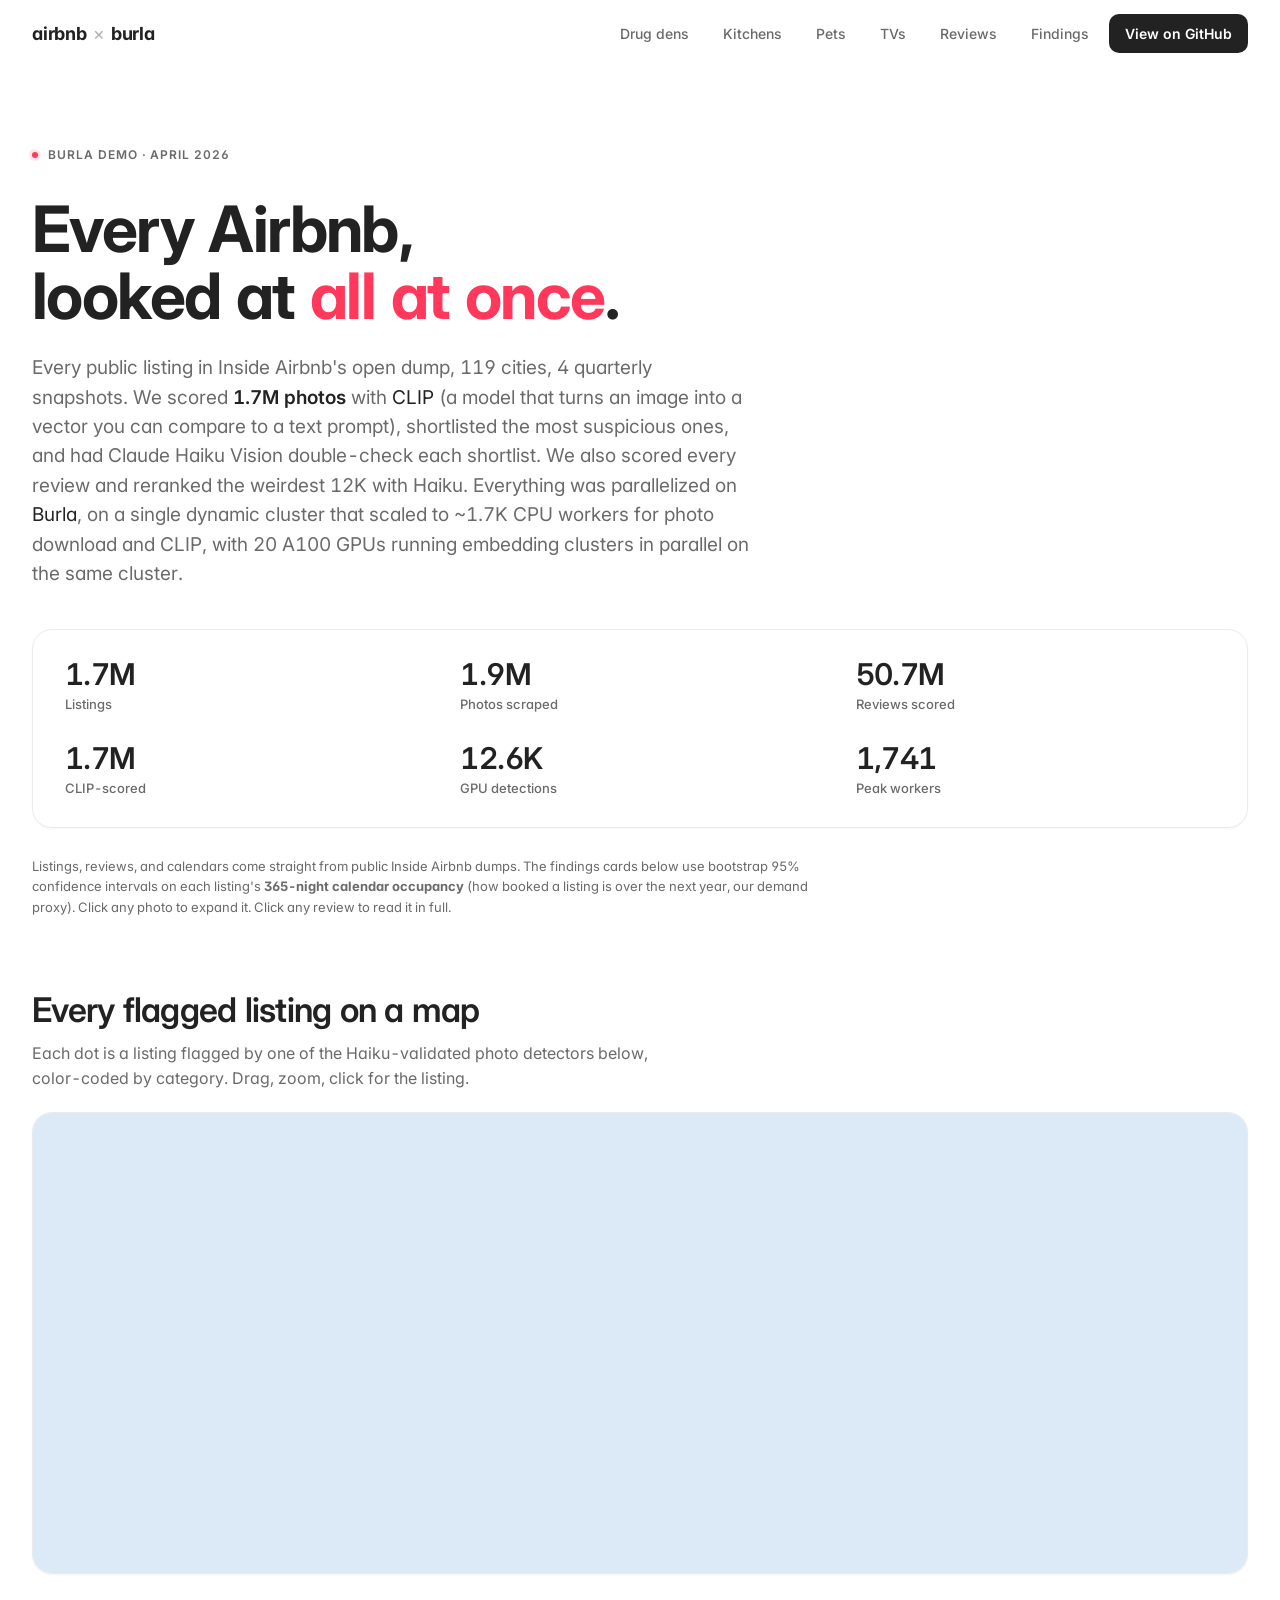
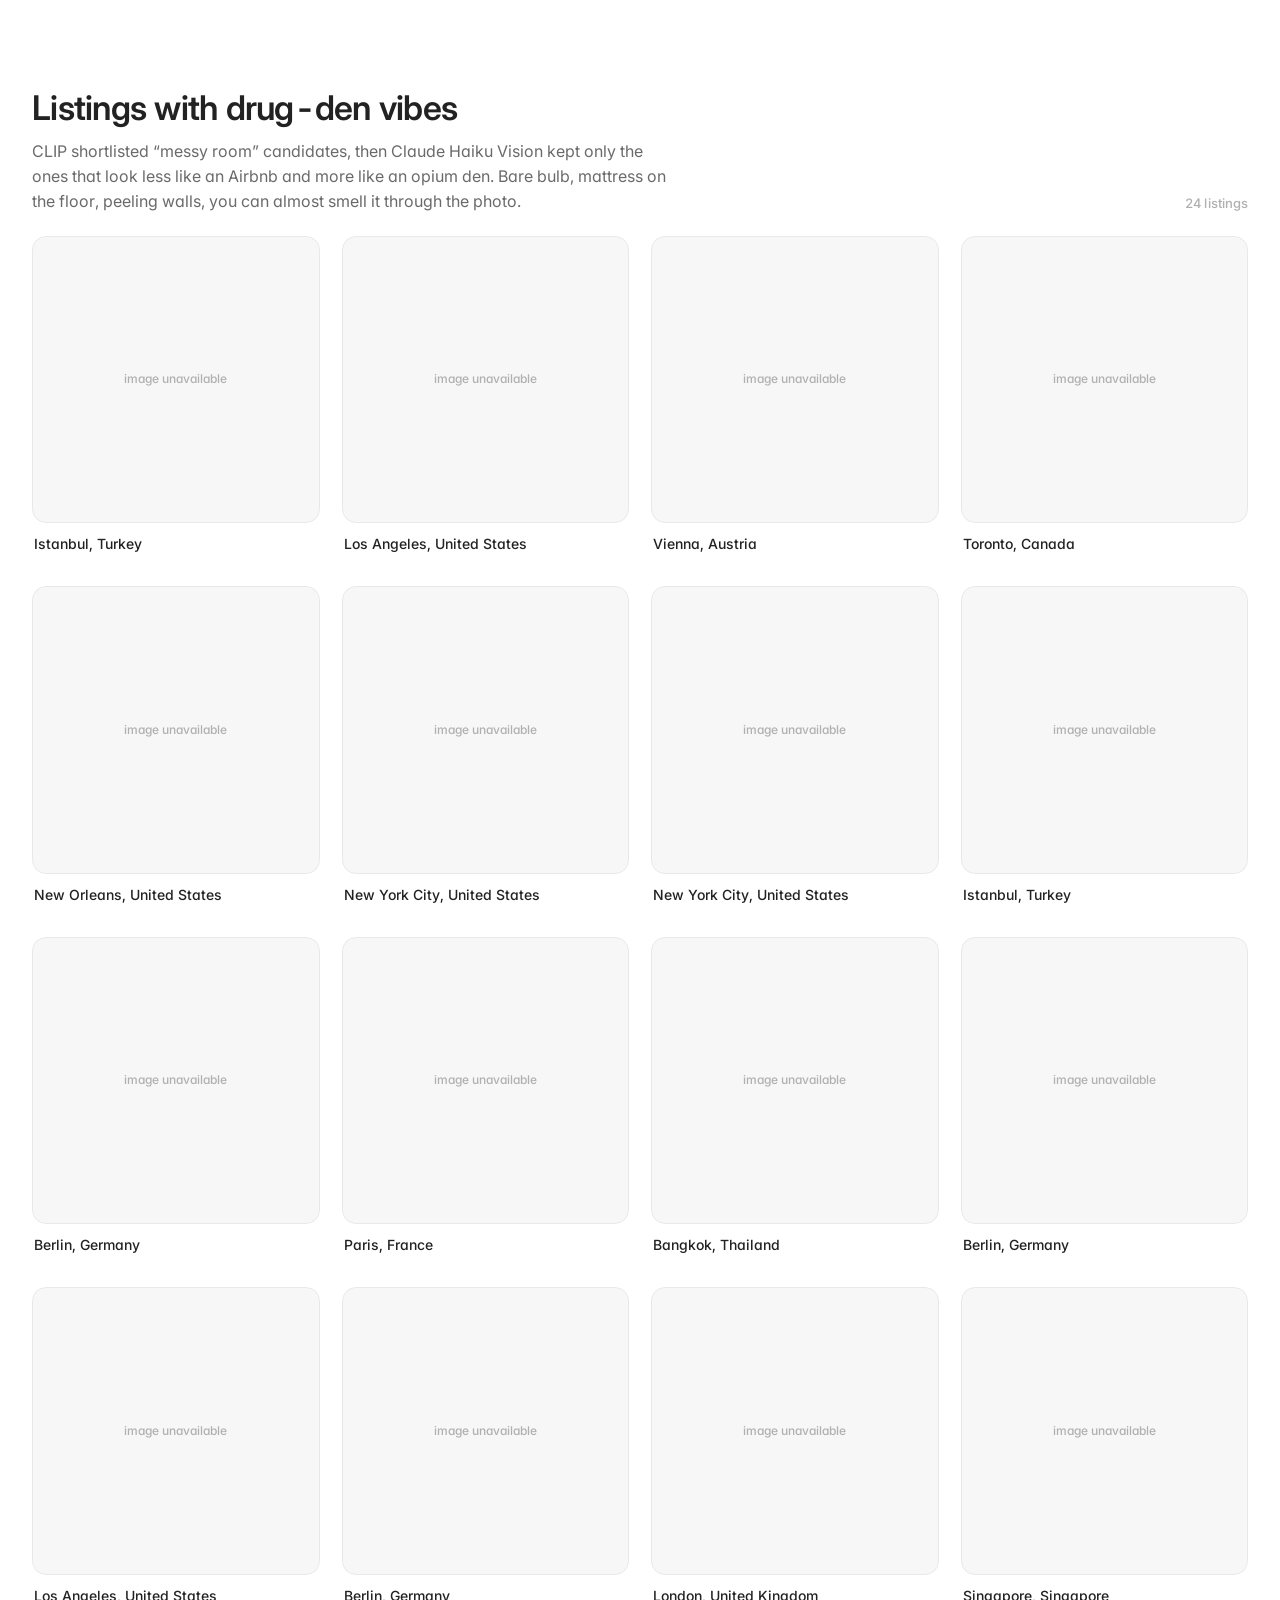
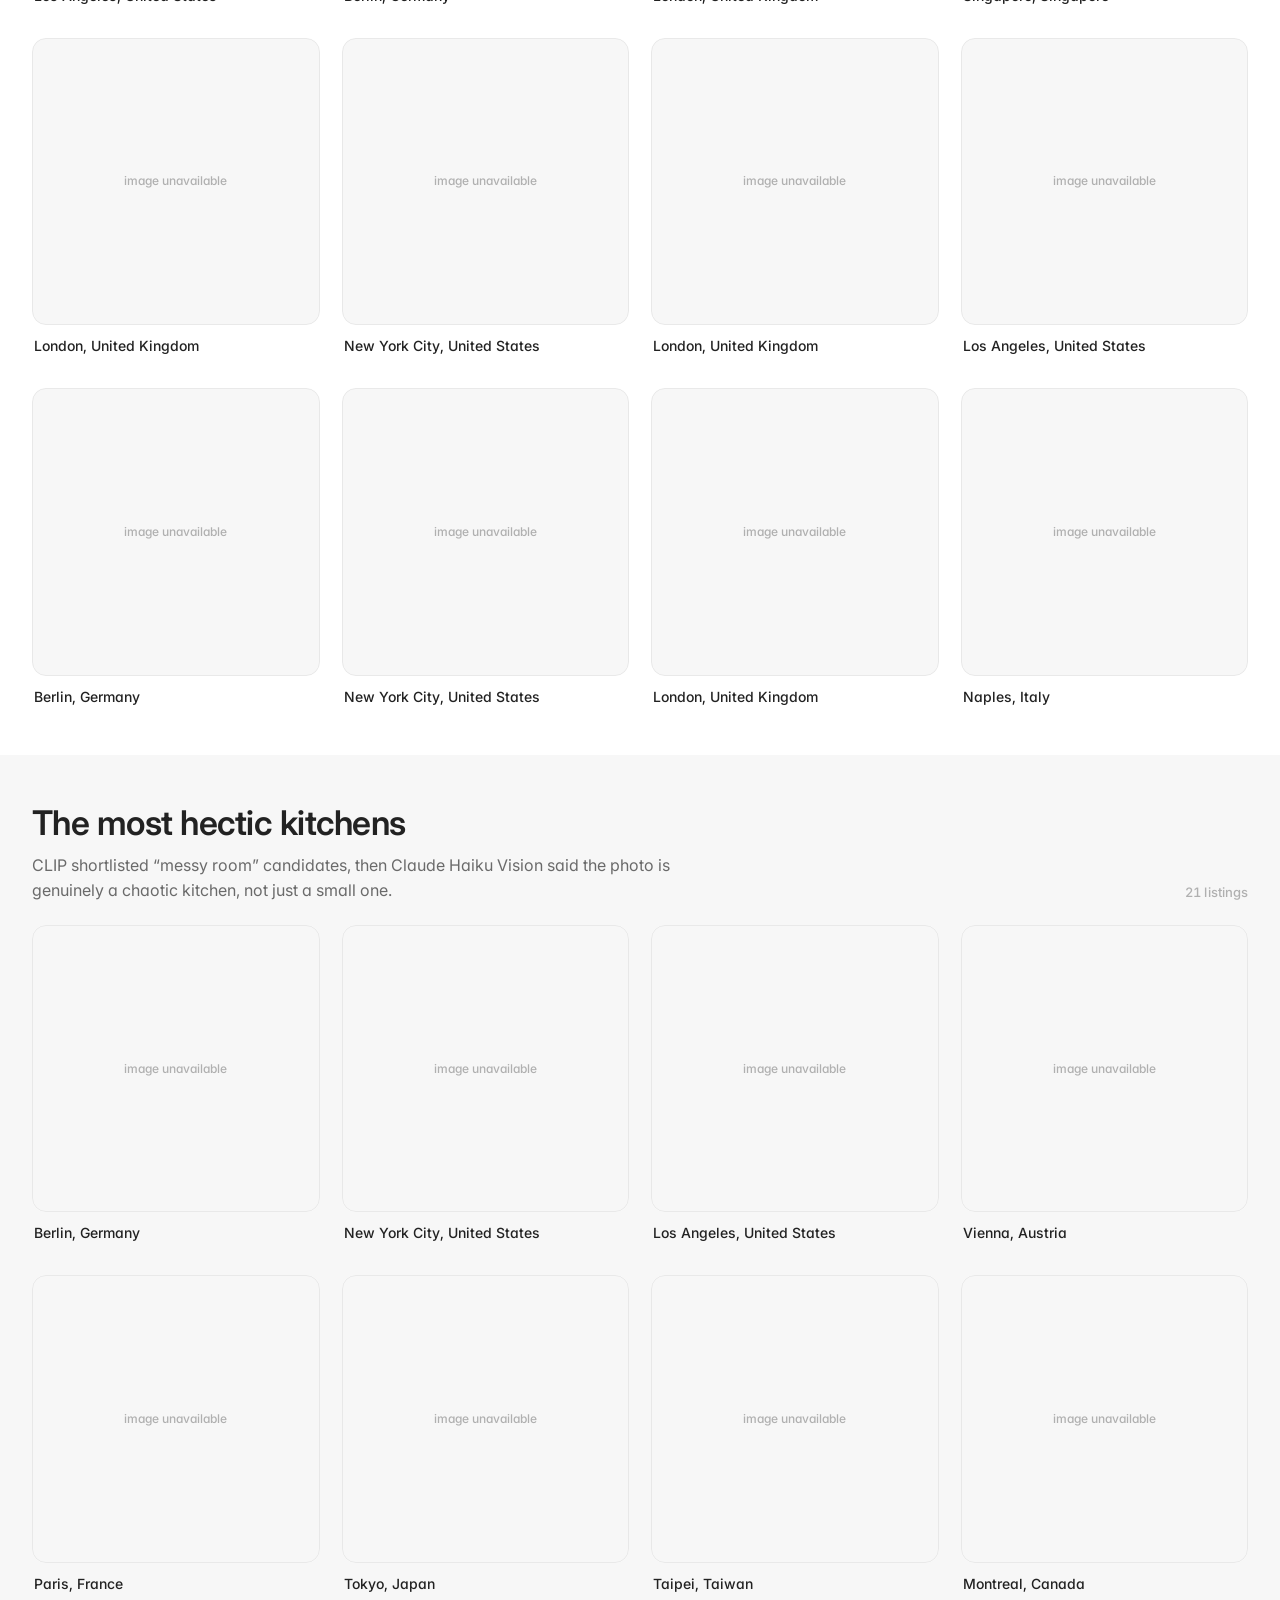
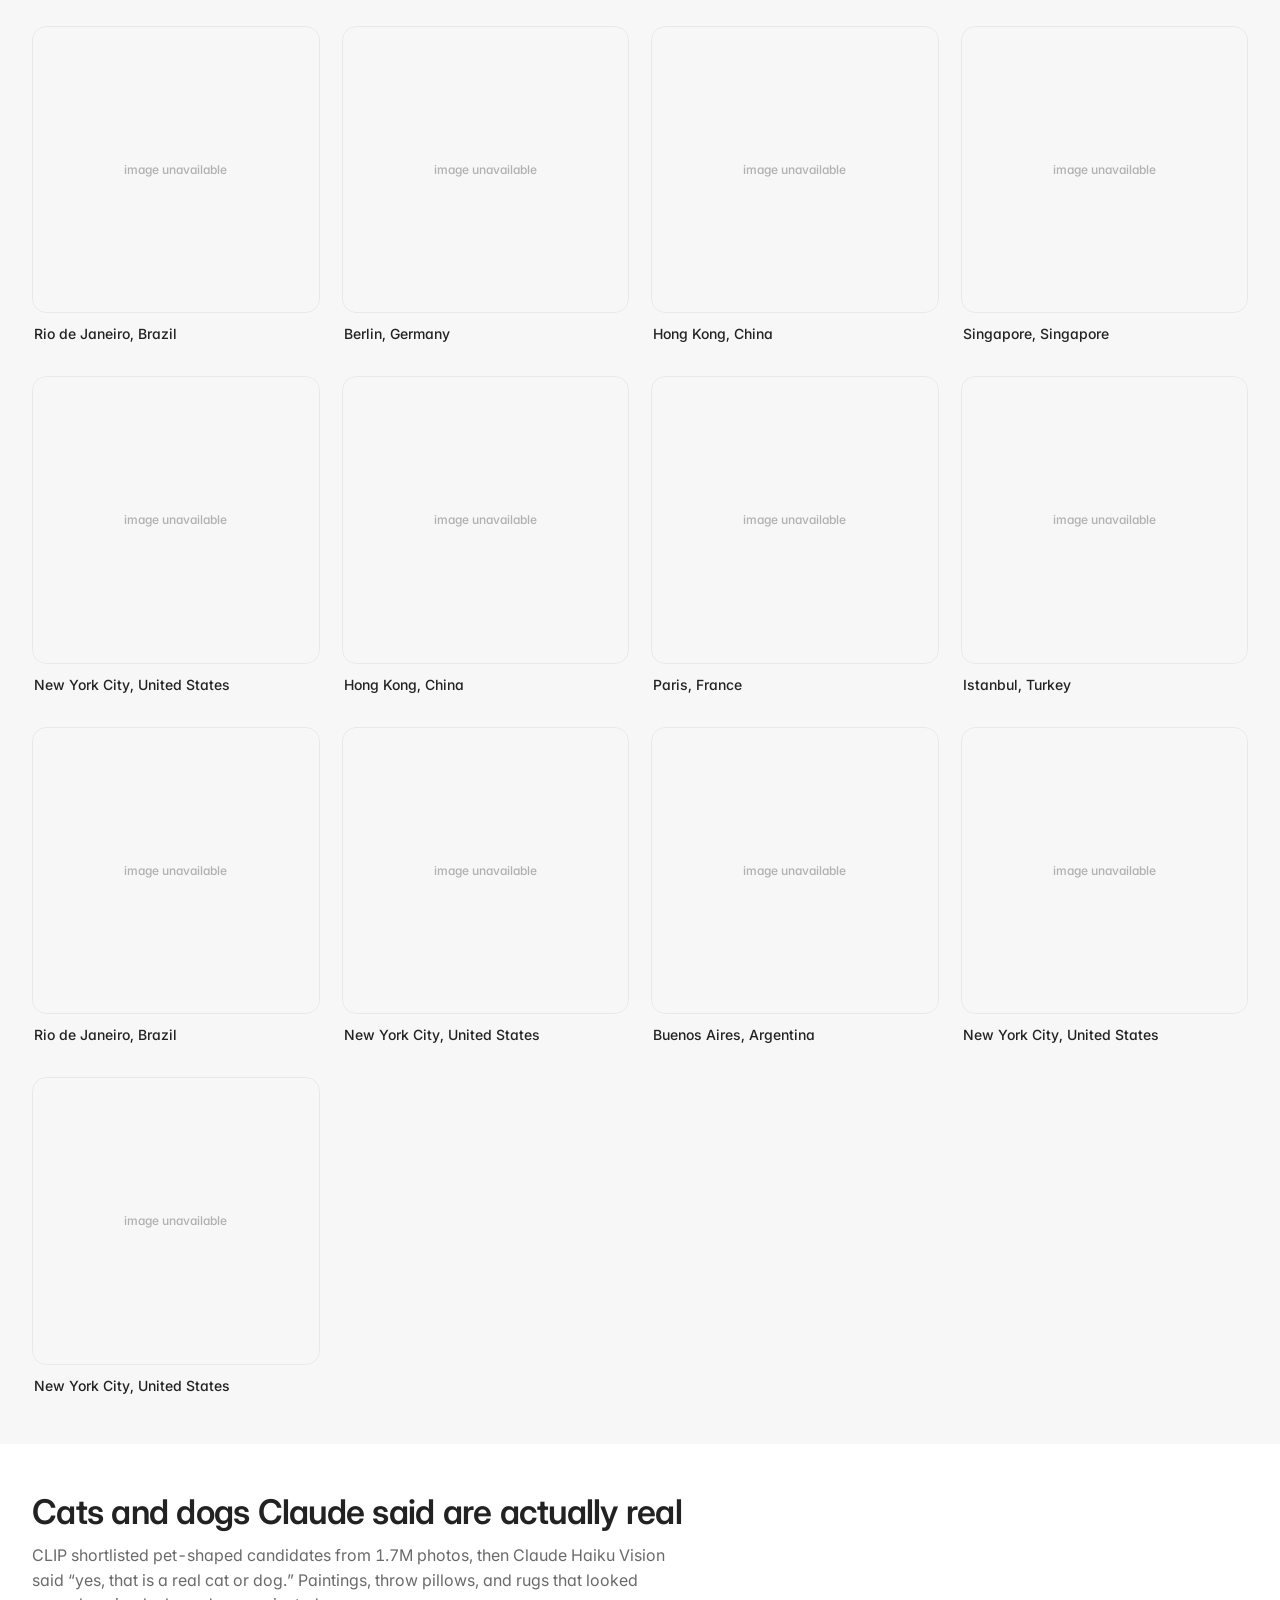
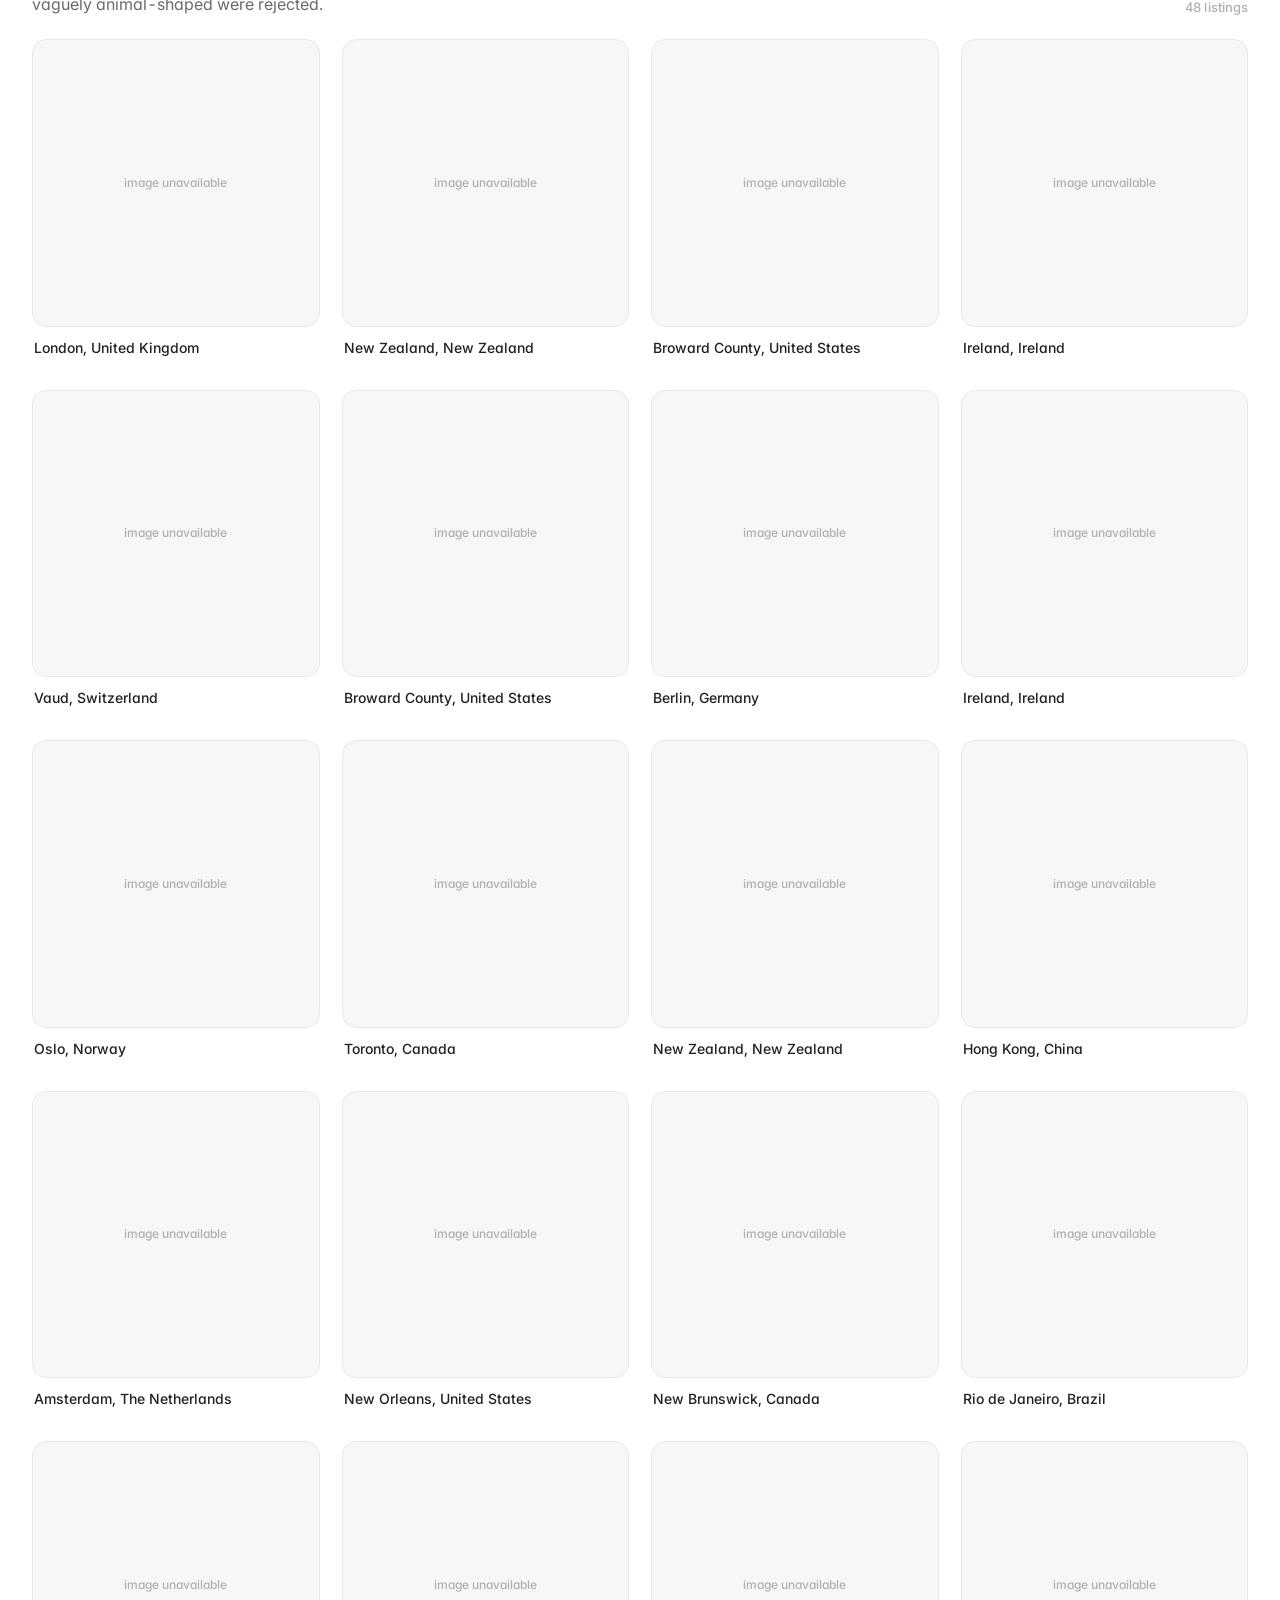
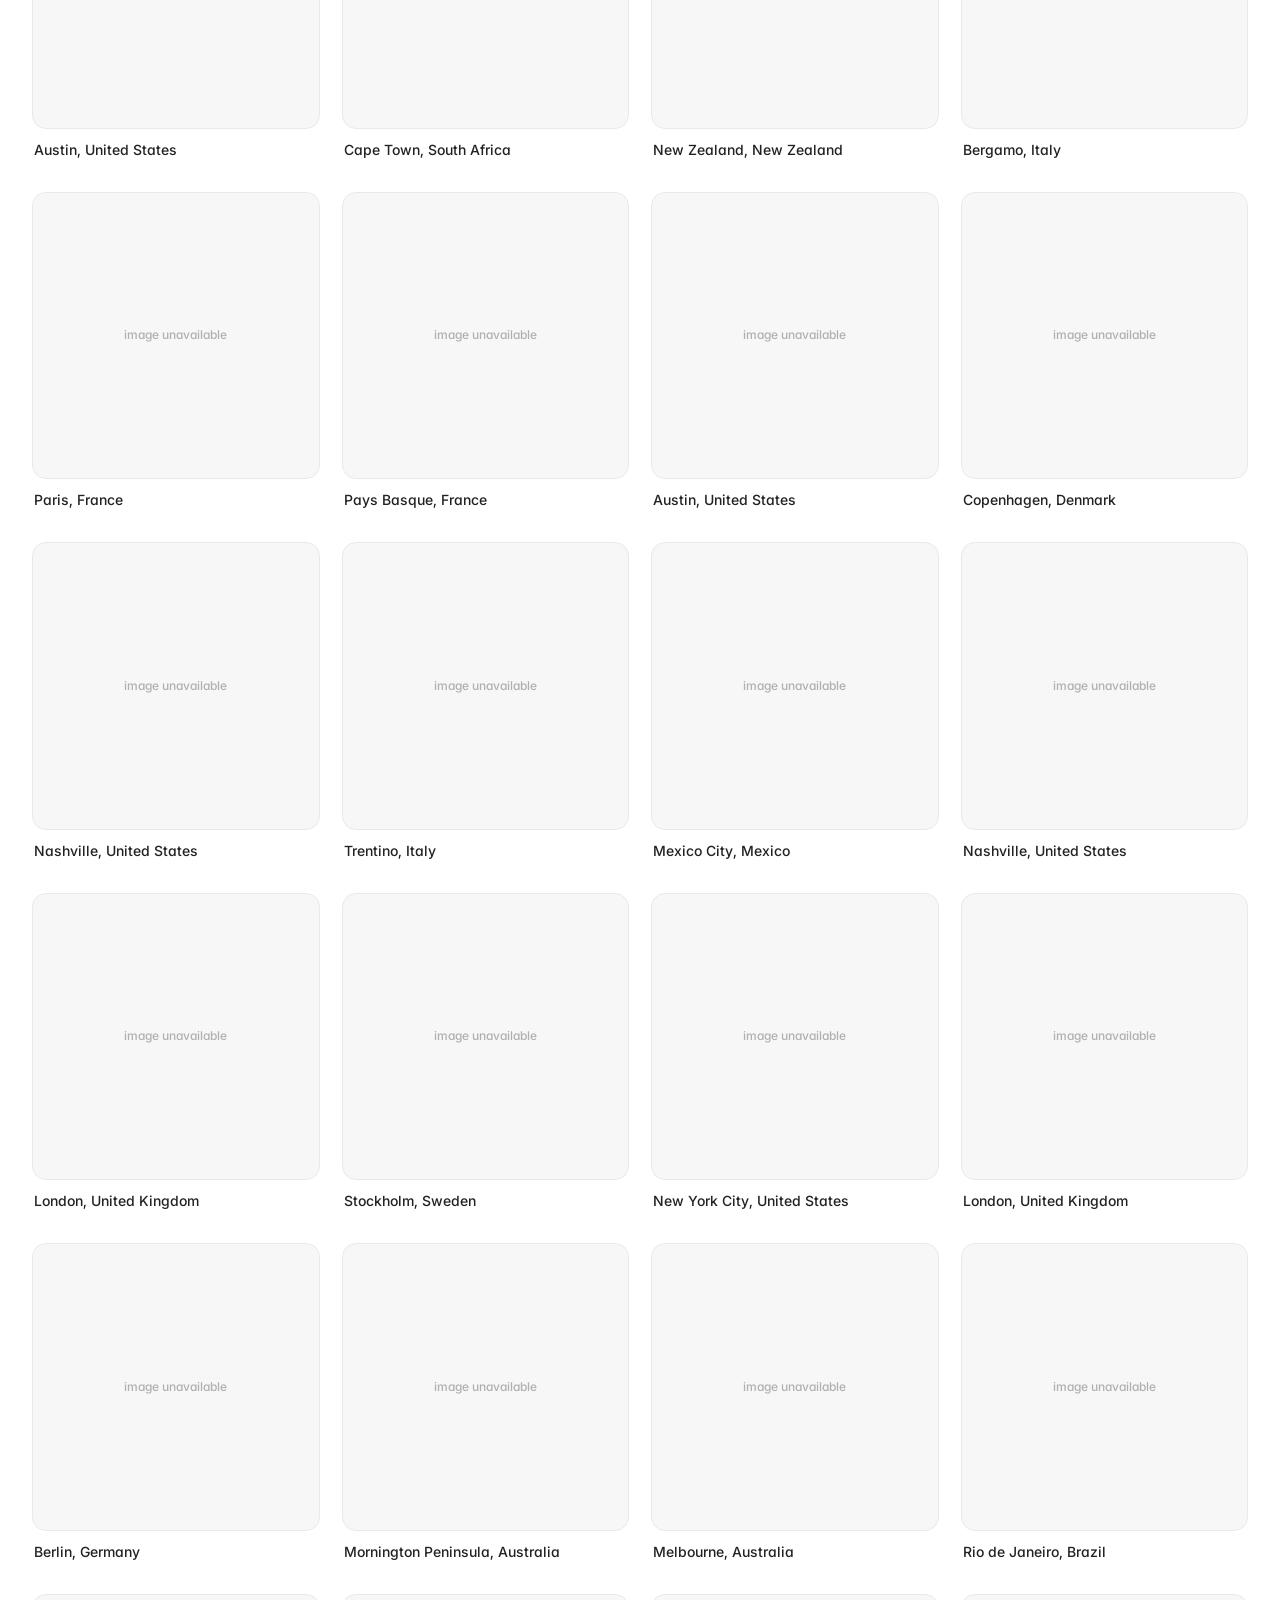
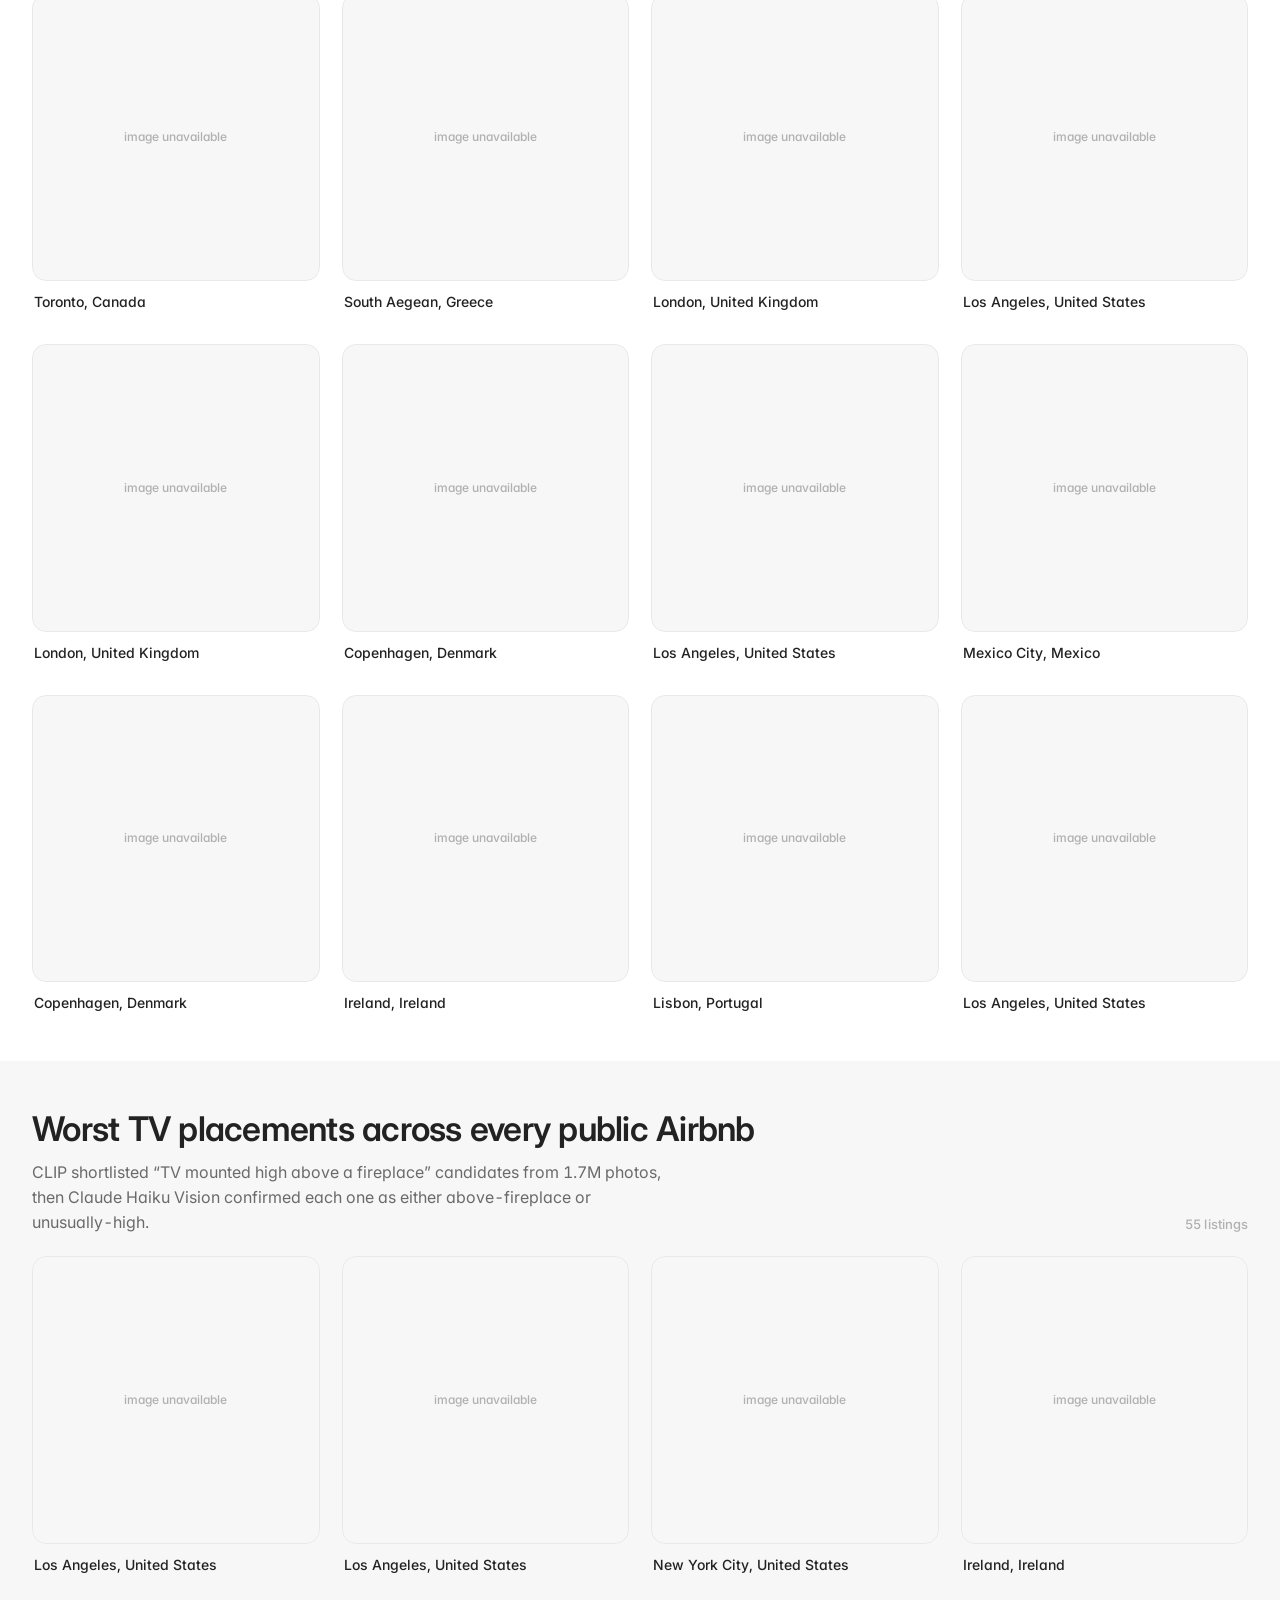
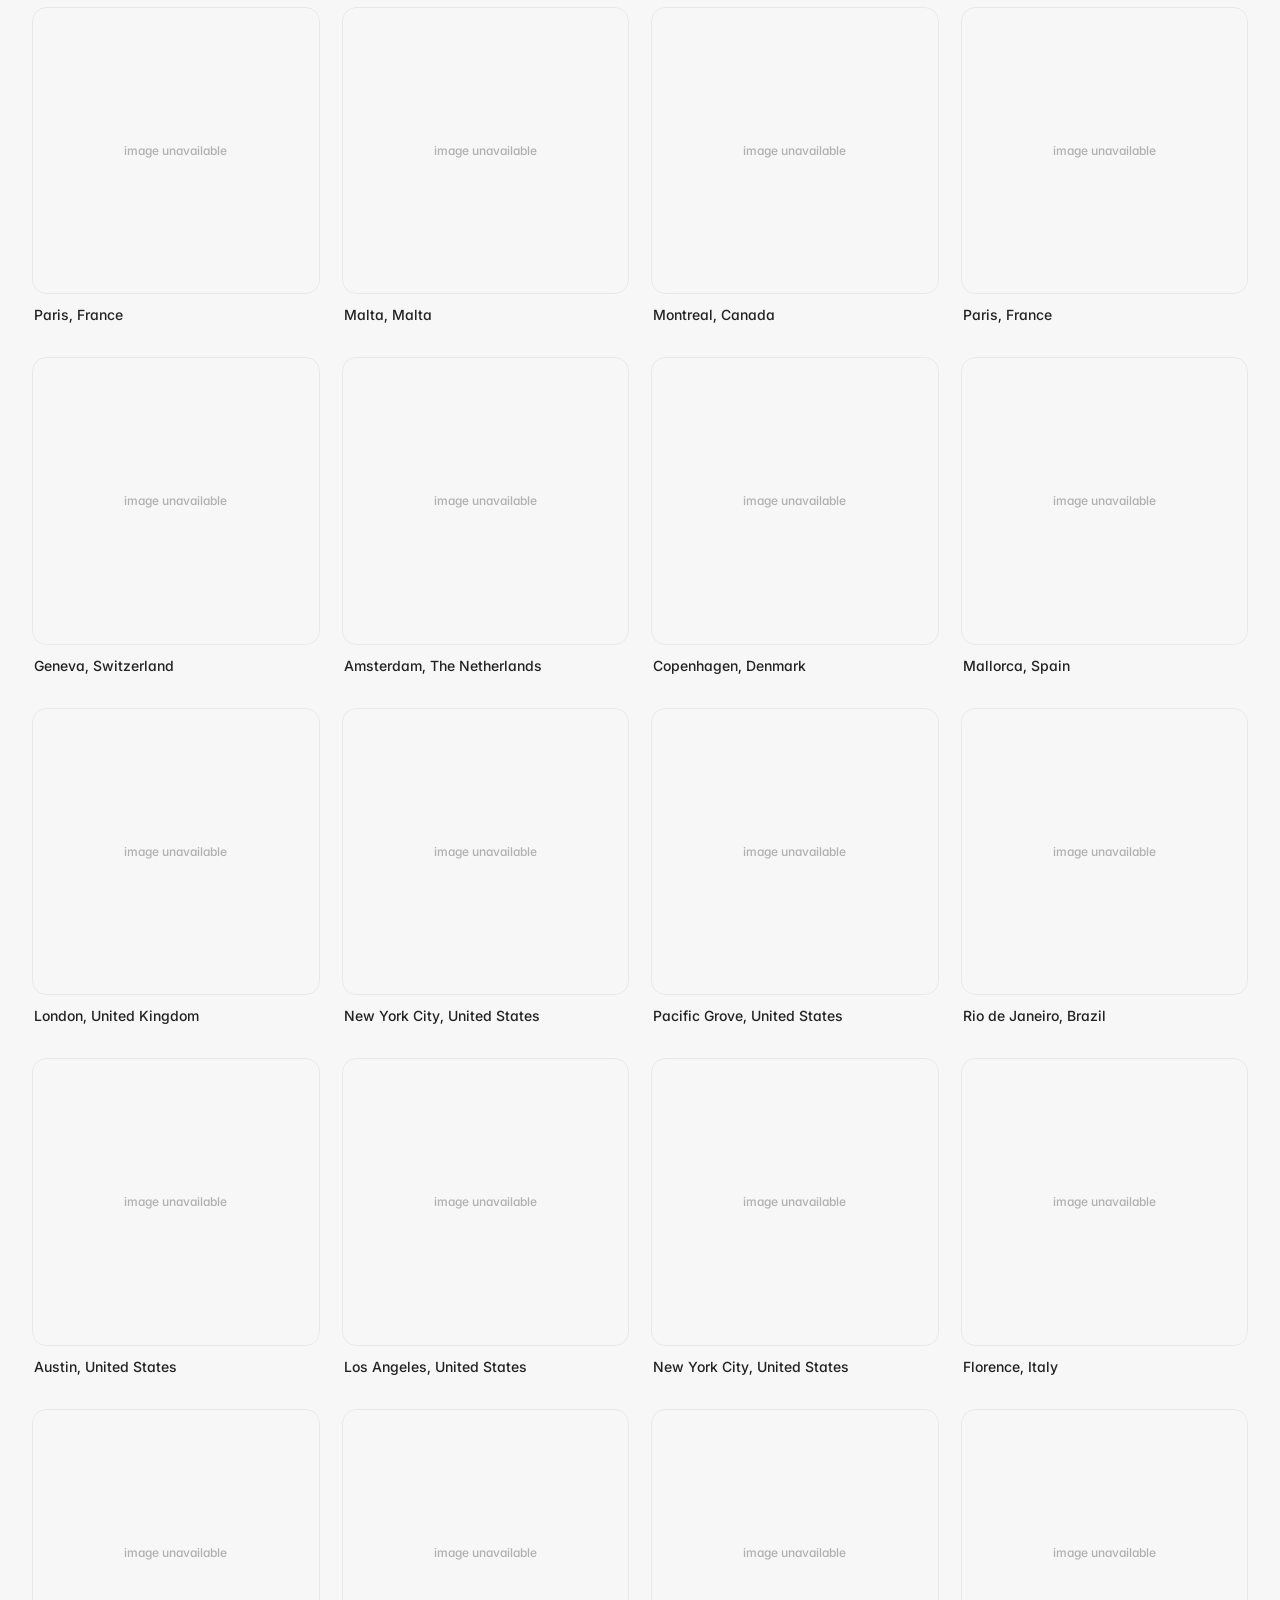
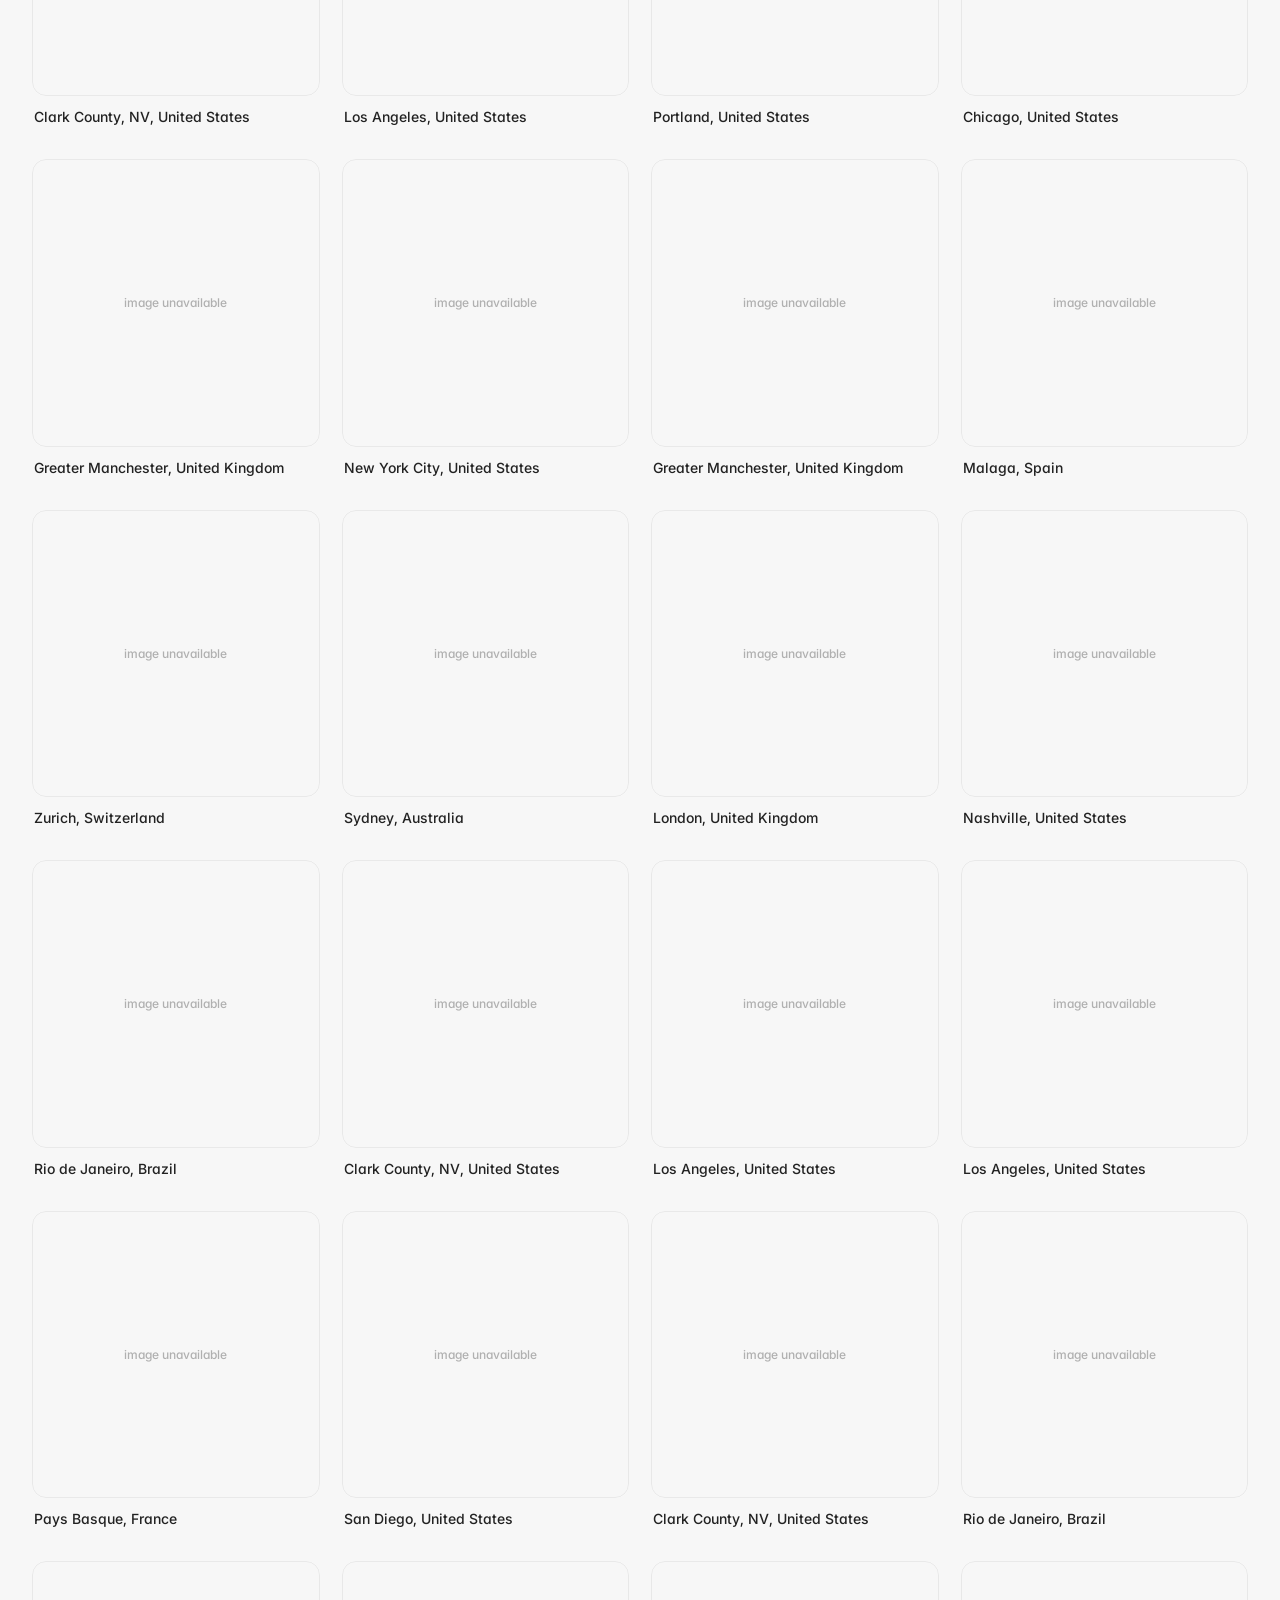
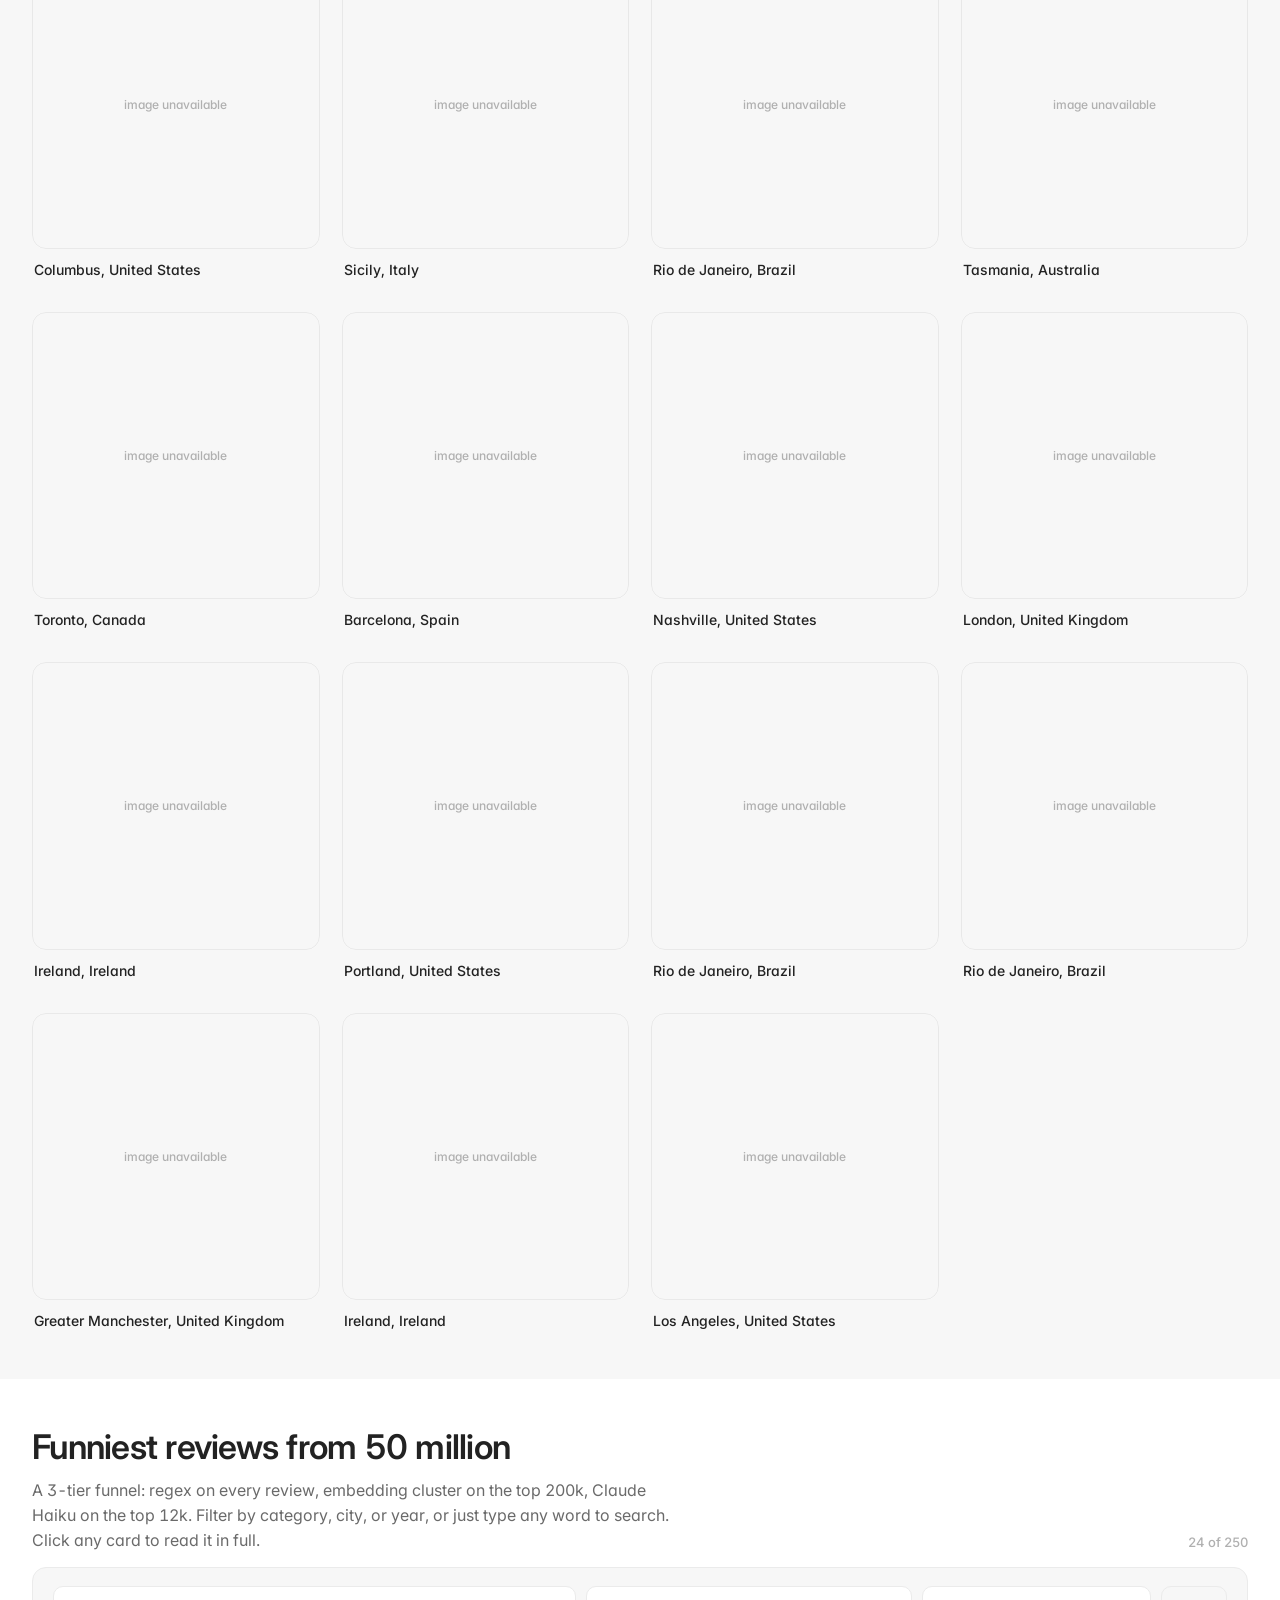
==== commit 6b6130d6: "site: punch up drug-den lede with the opium-den line Made-with: Cursor" ====
--- a/index.html
+++ b/index.html
@@ -99,9 +99,9 @@
       <h2>Listings with drug-den vibes</h2>
       <p class="section-lede">
         CLIP shortlisted &ldquo;messy room&rdquo; candidates, then Claude
-        Haiku Vision picked the ones that genuinely give
-        &ldquo;did-someone-just-leave&rdquo; energy. Bare bulbs, mattress on
-        the floor, peeling walls.
+        Haiku Vision kept only the ones that look less like an Airbnb and
+        more like an opium den. Bare bulb, mattress on the floor, peeling
+        walls, you can almost smell it through the photo.
       </p>
     </div>
     <span class="section__count">--</span>
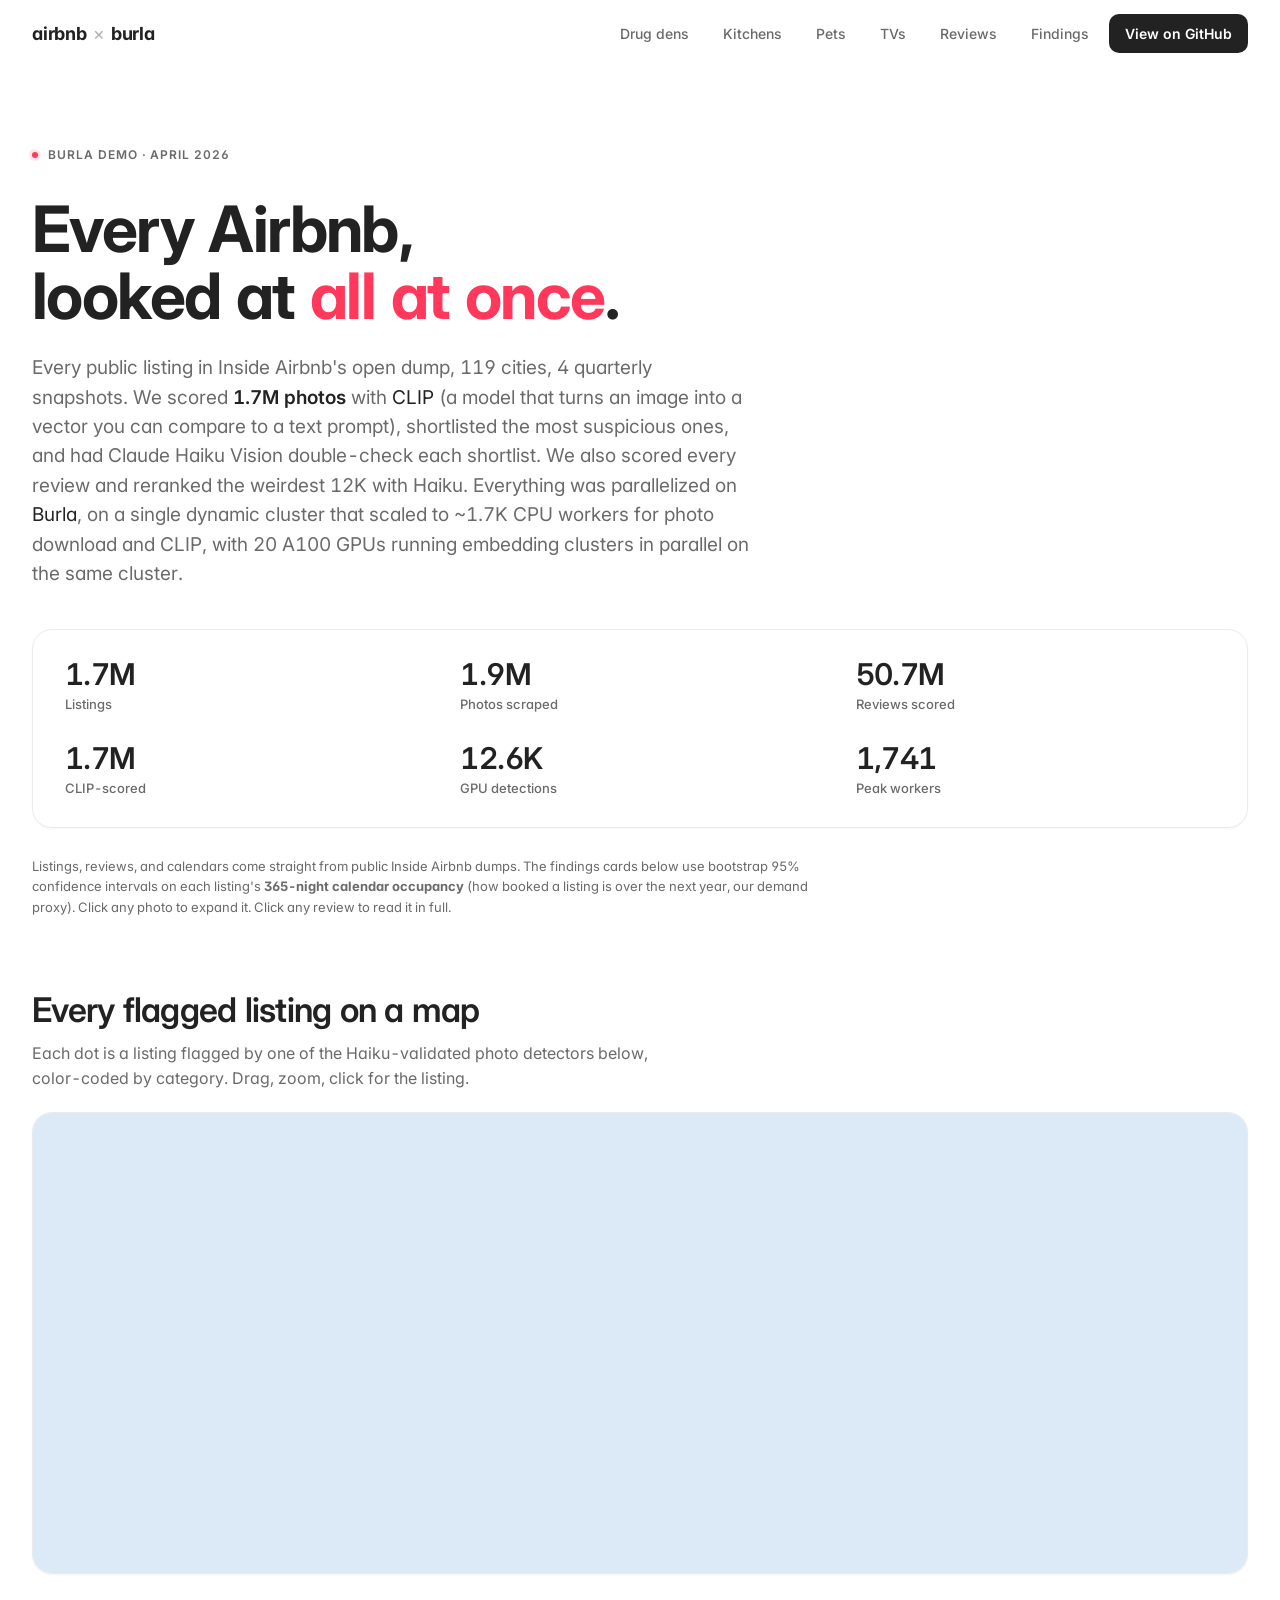
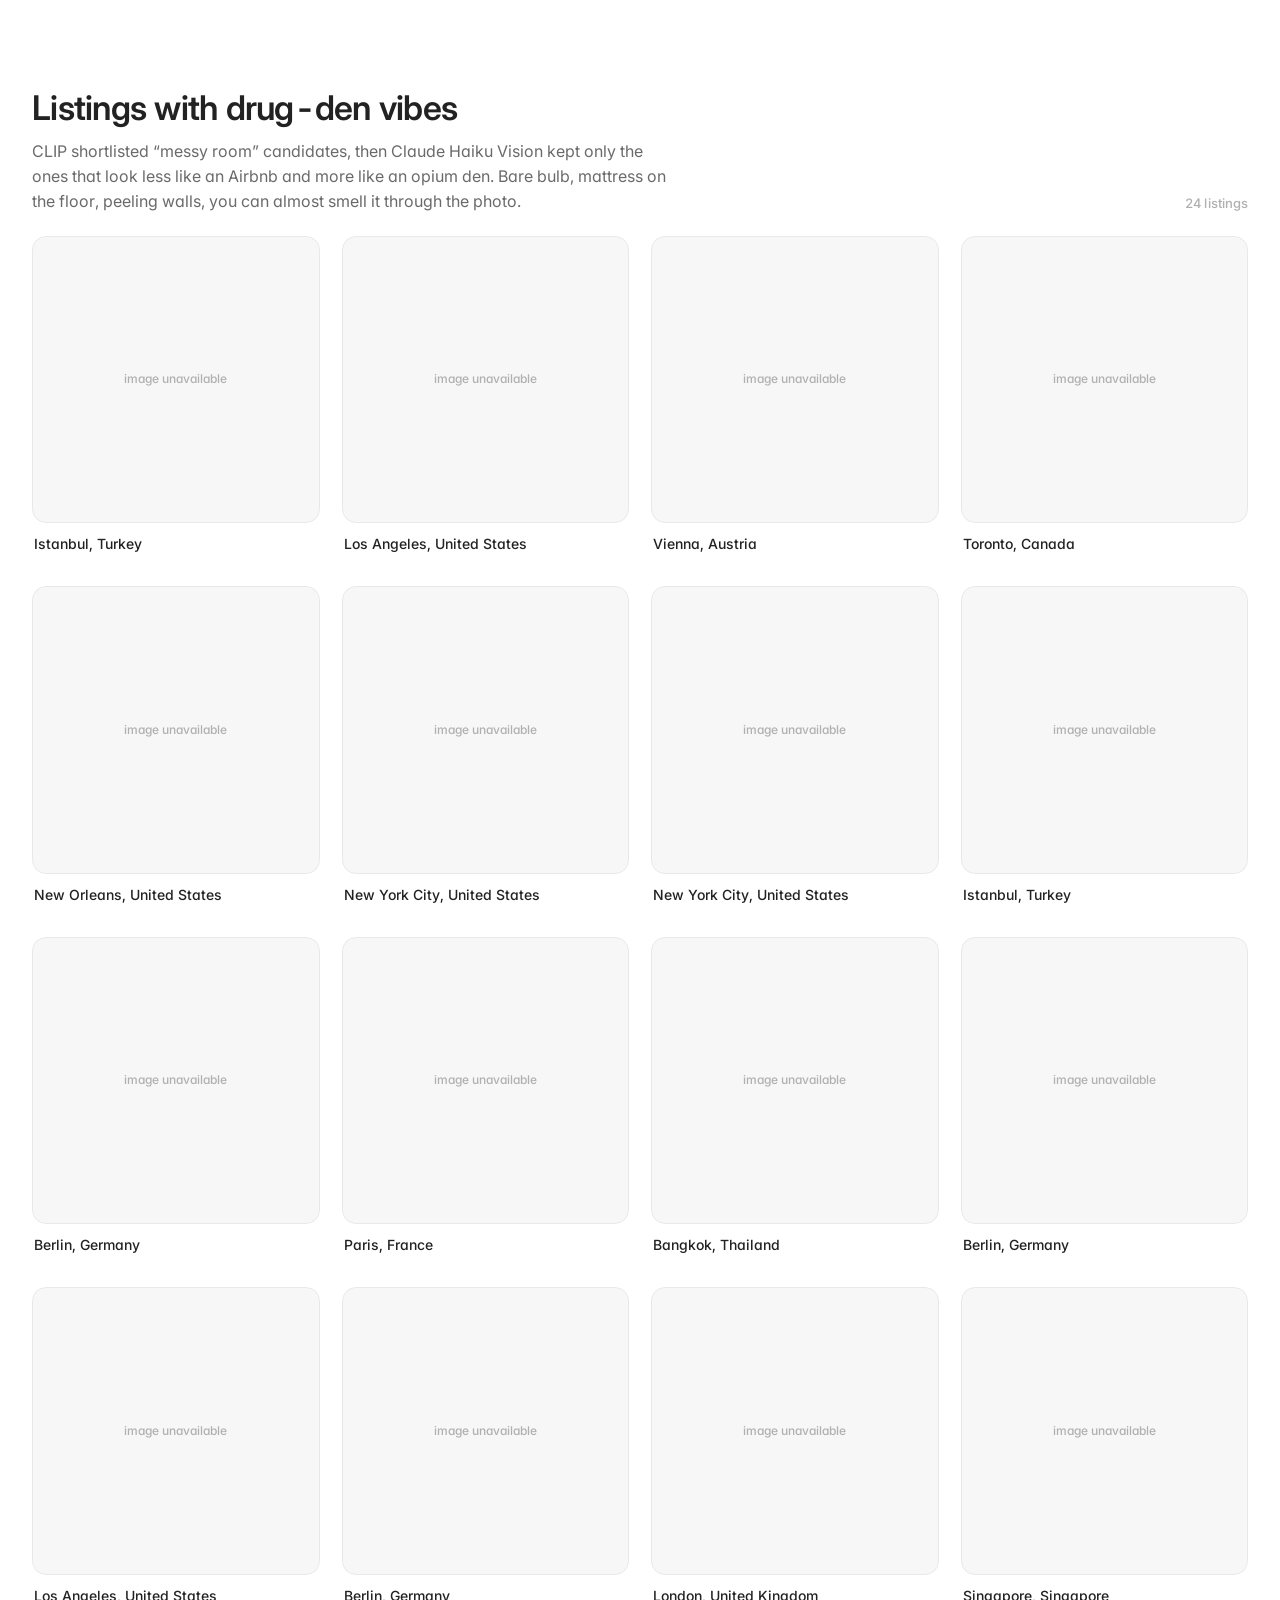
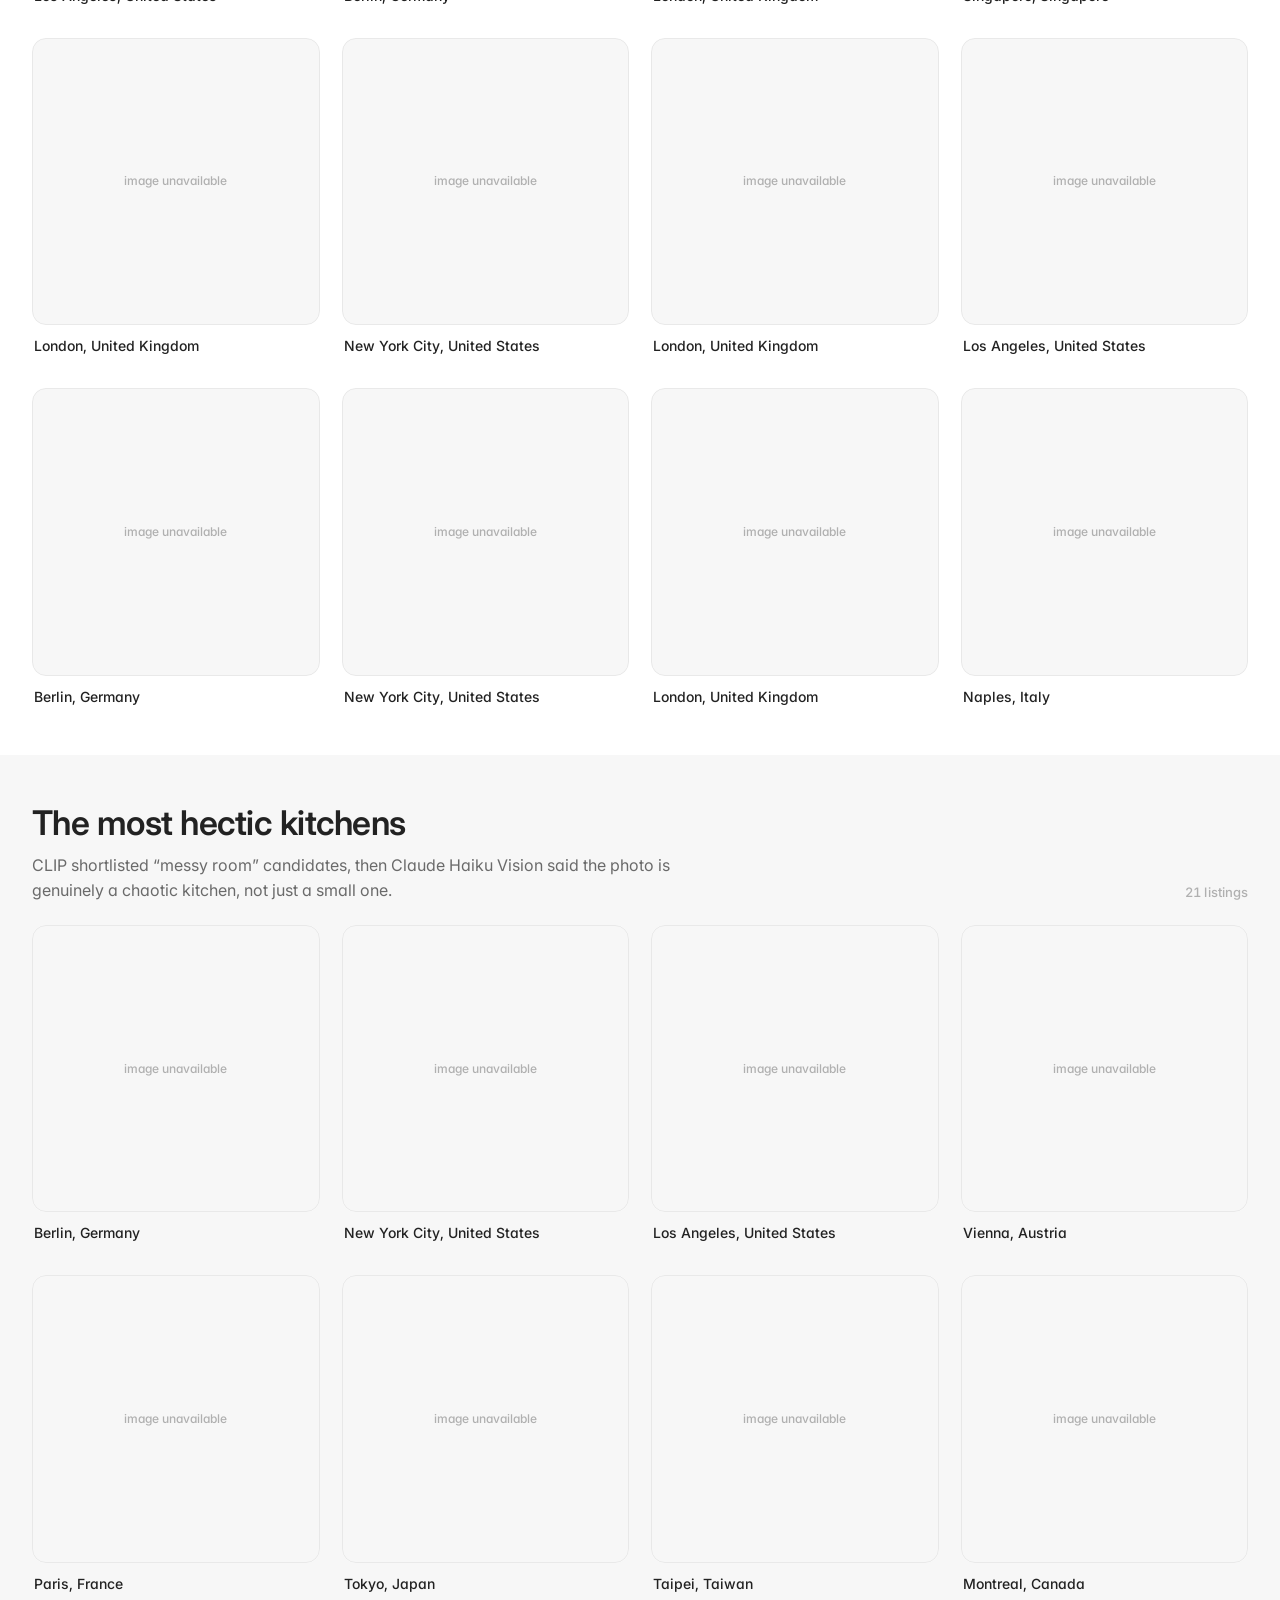
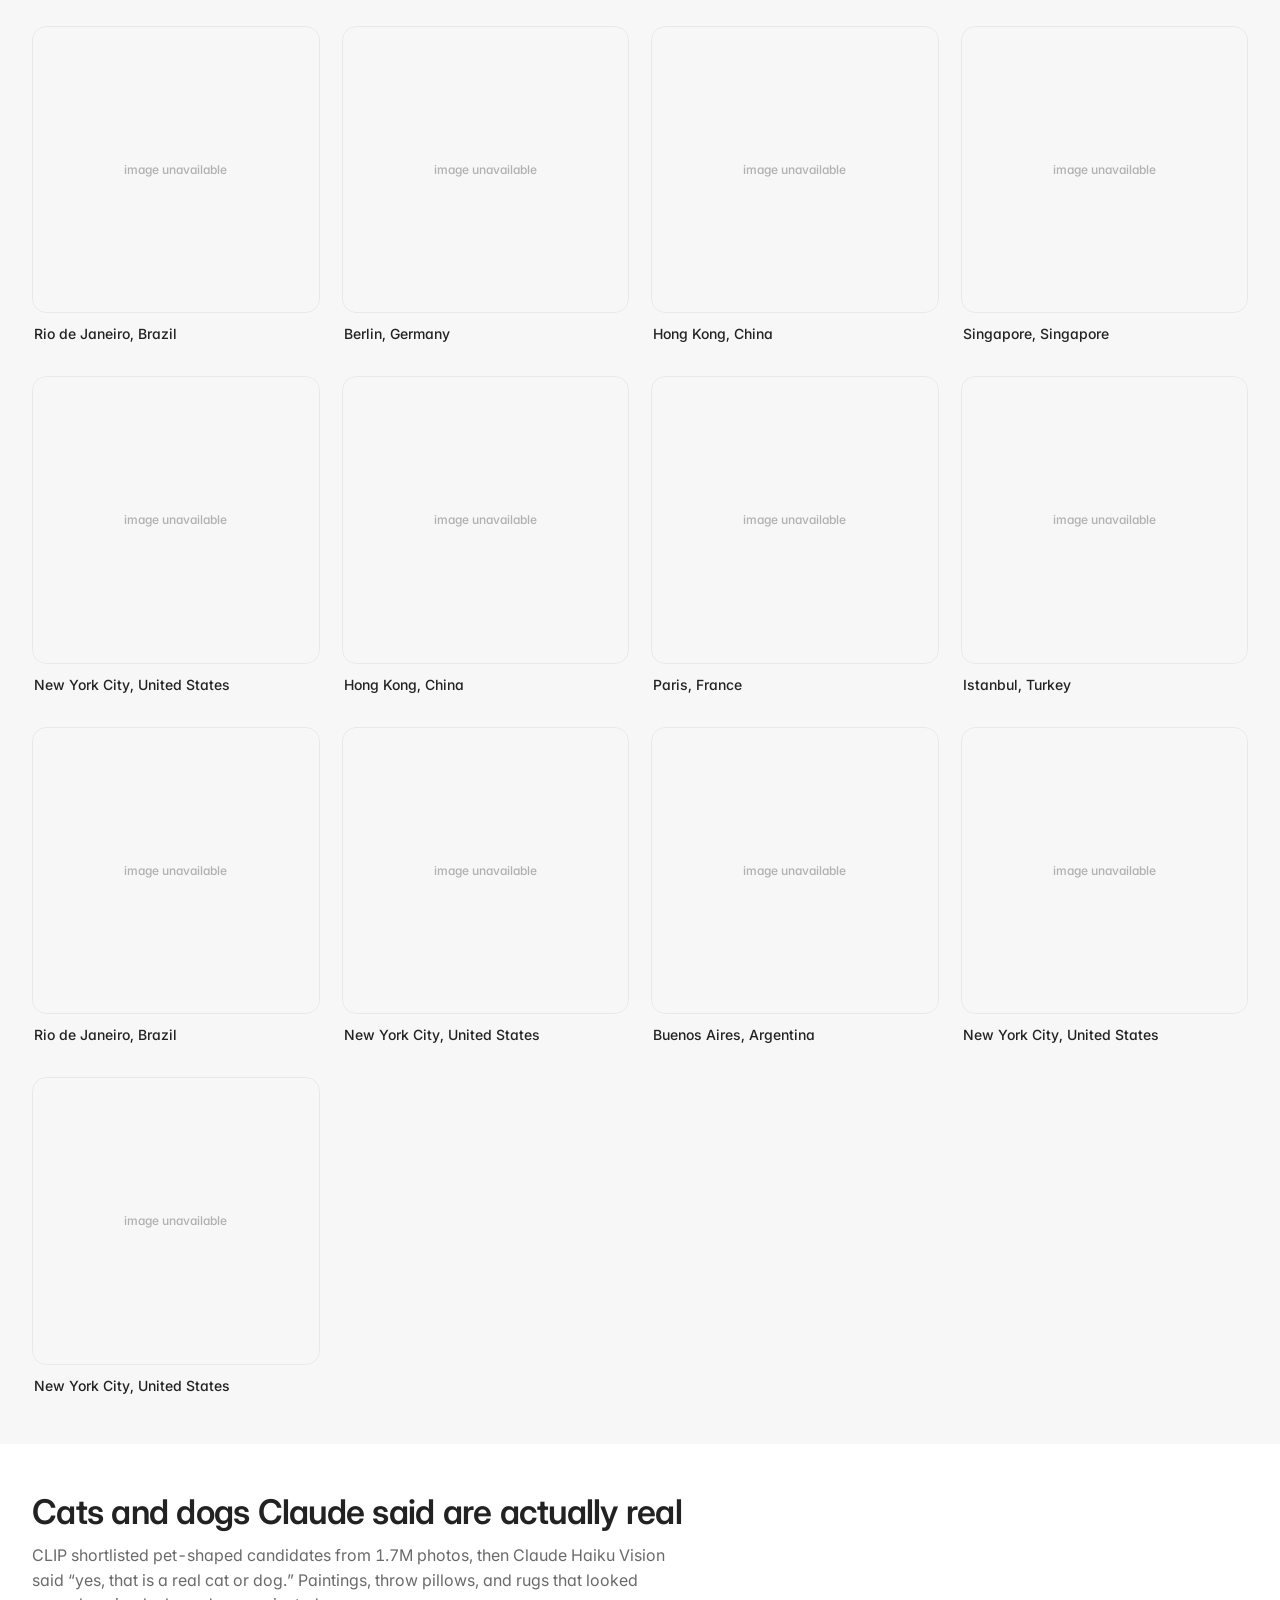
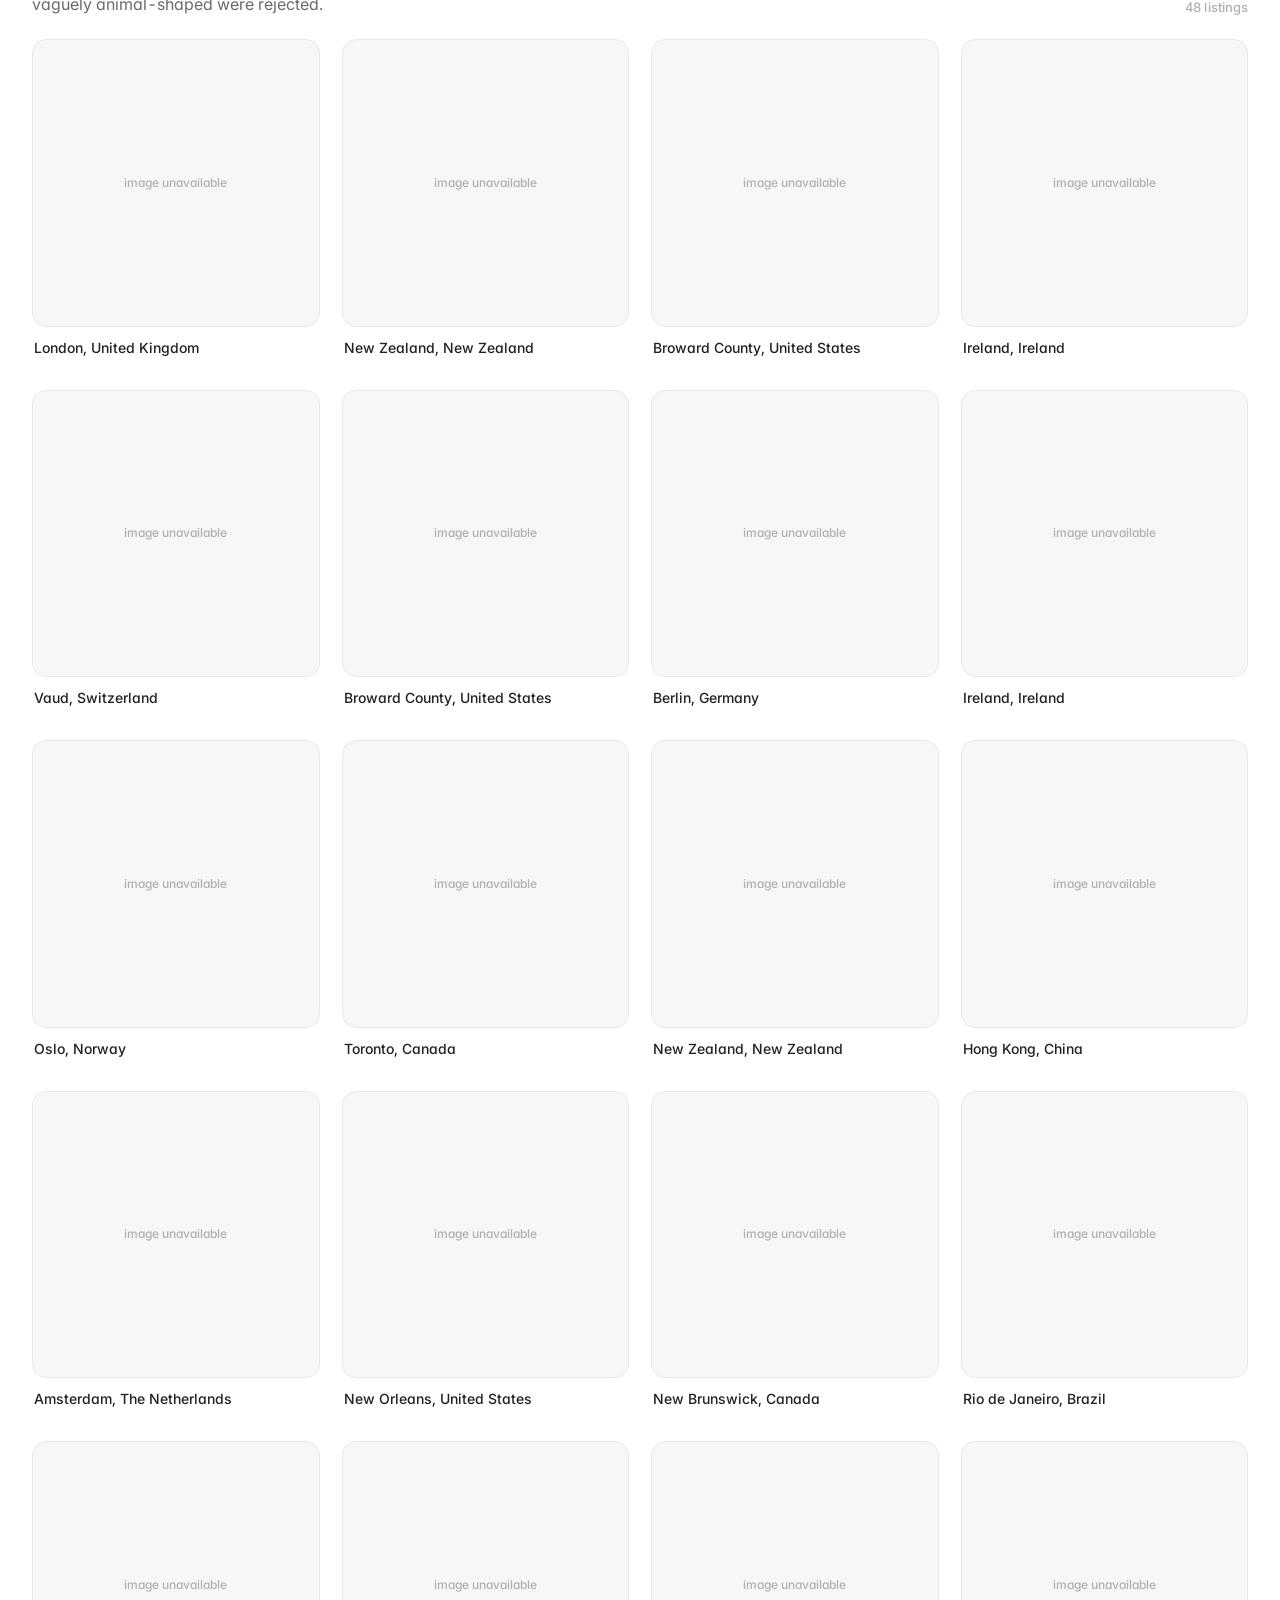
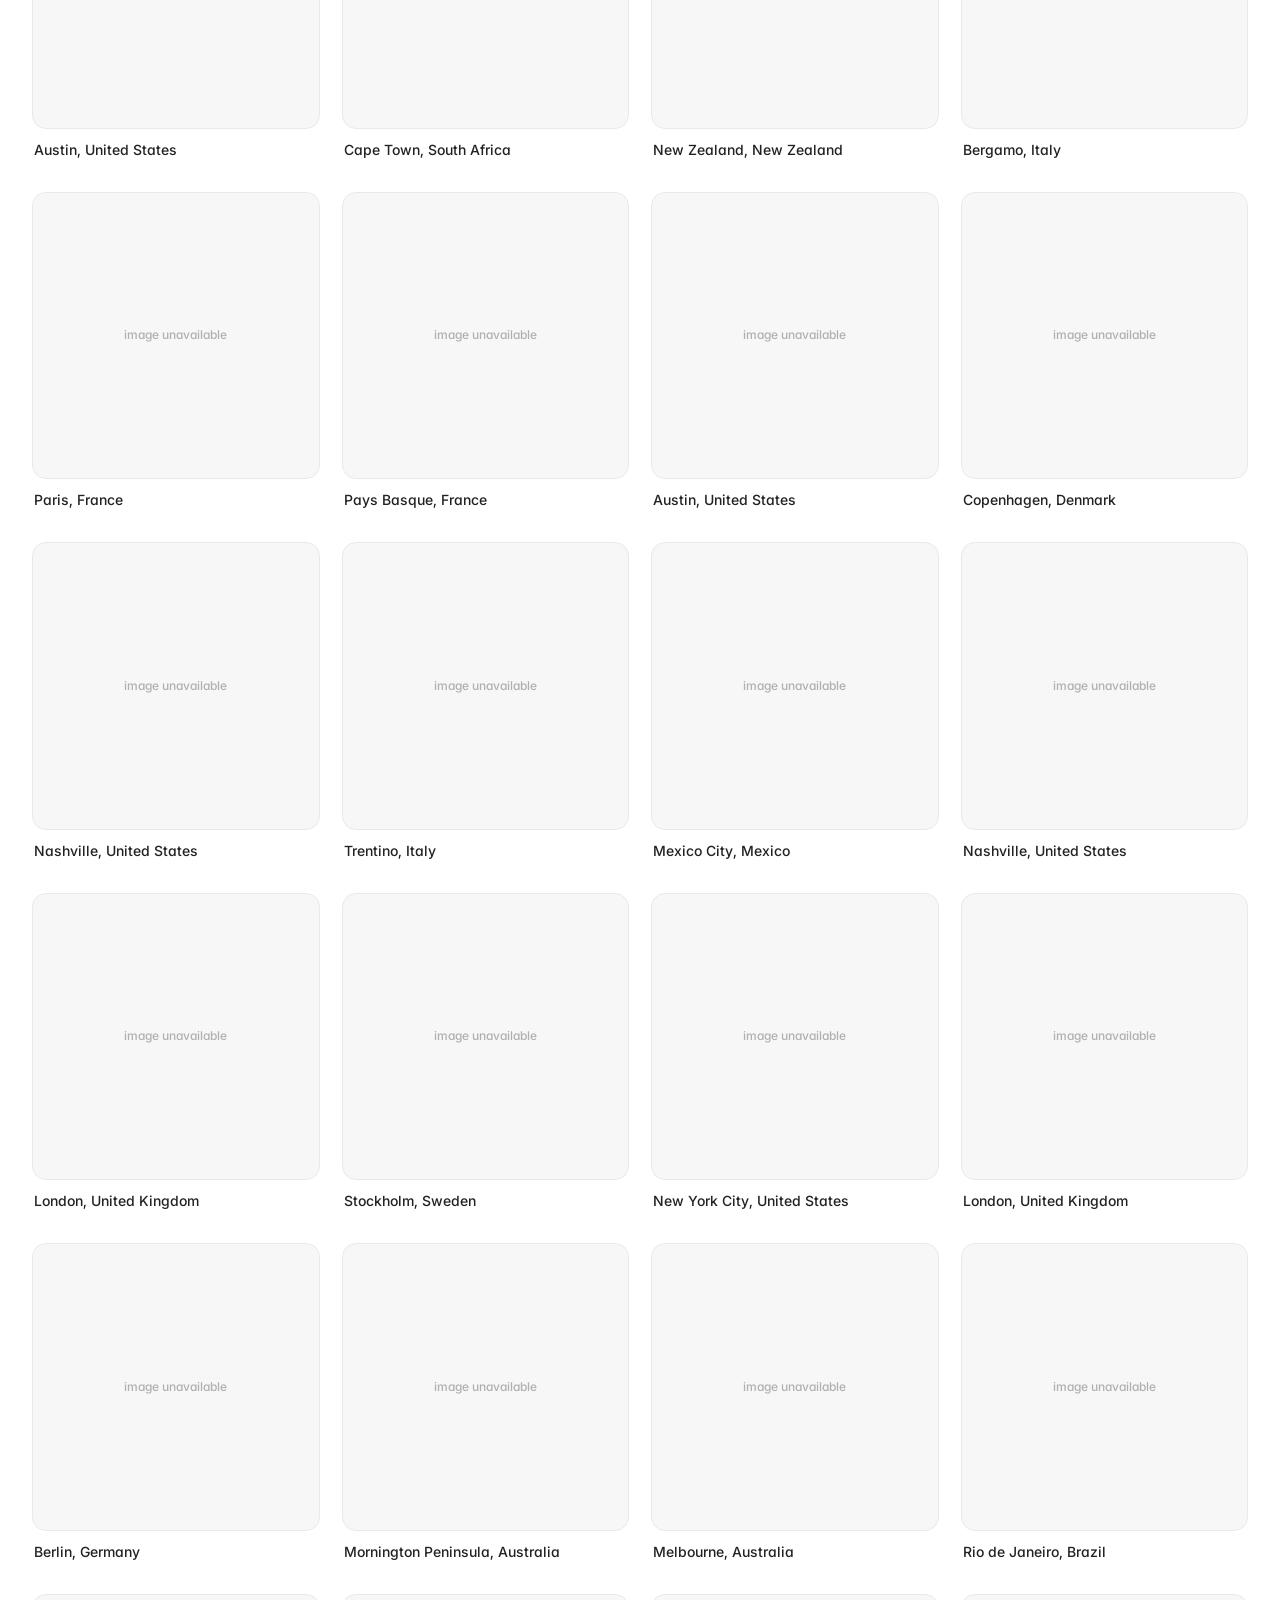
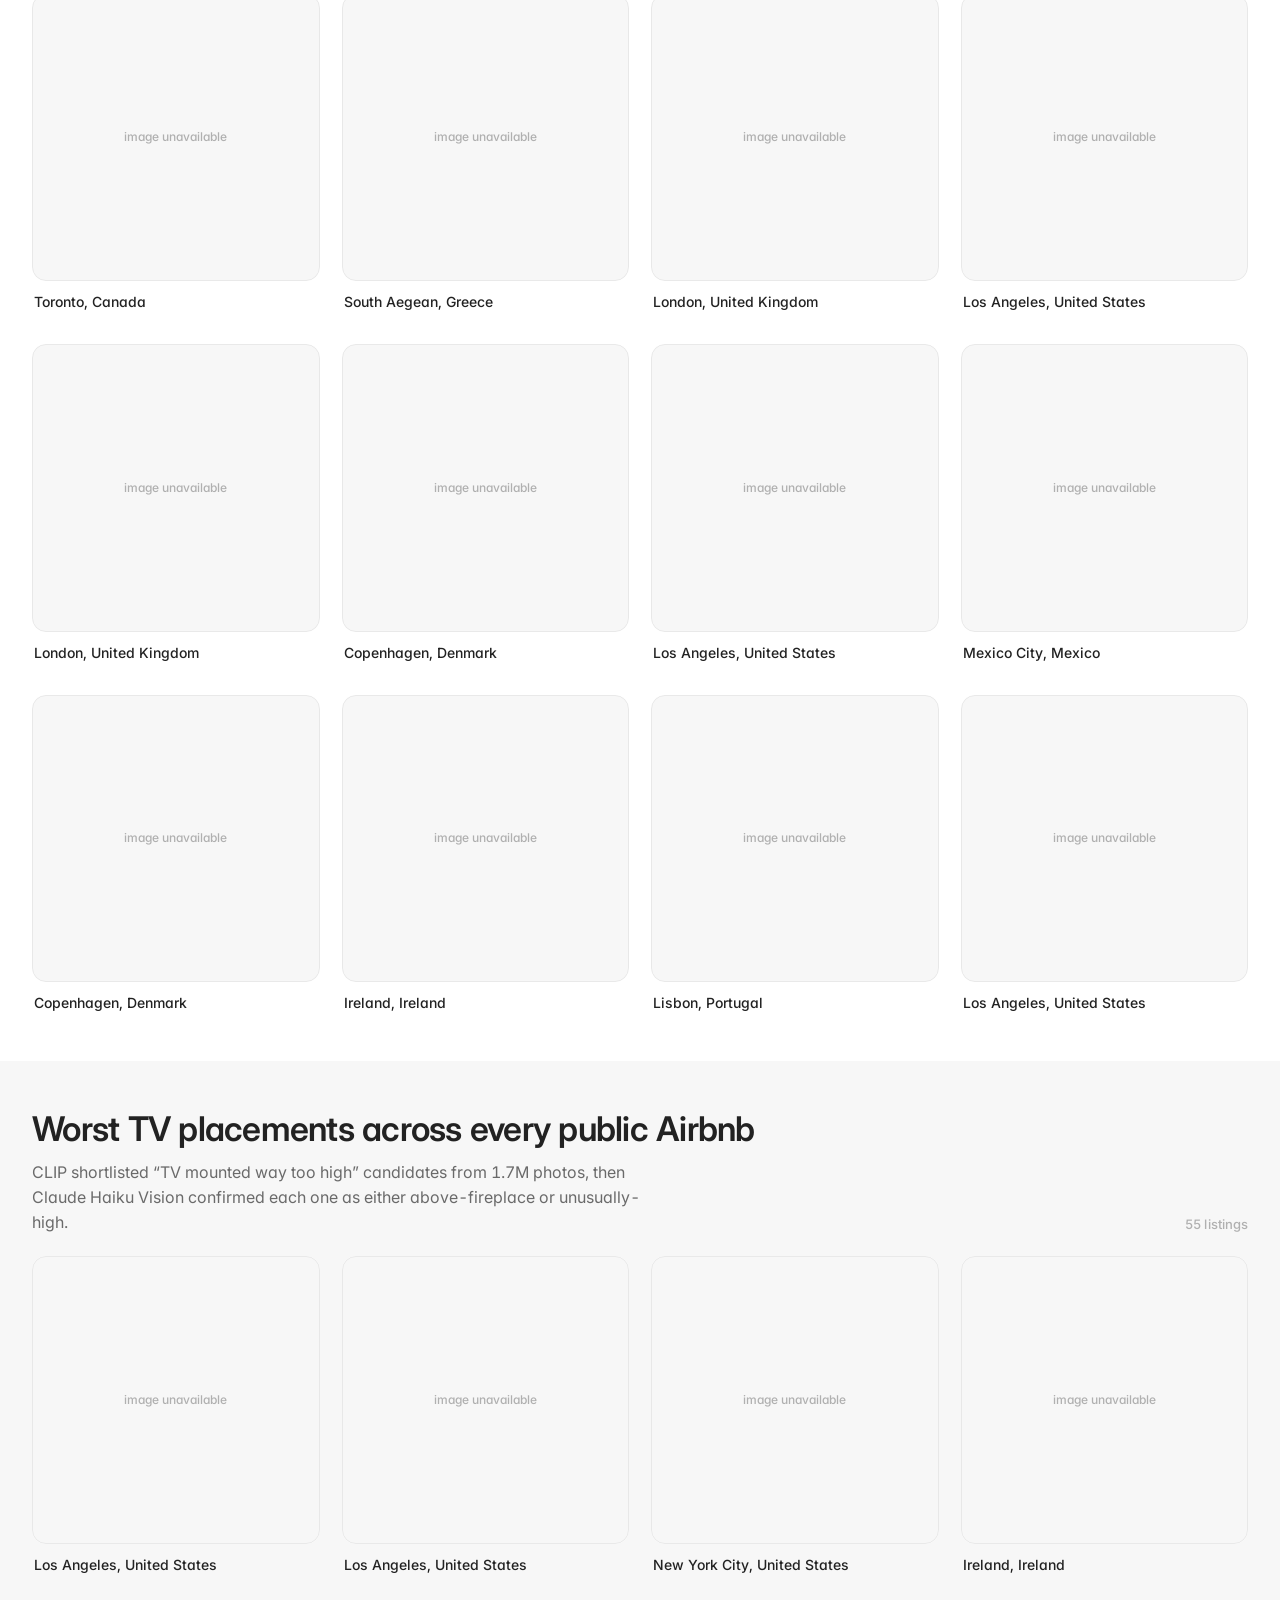
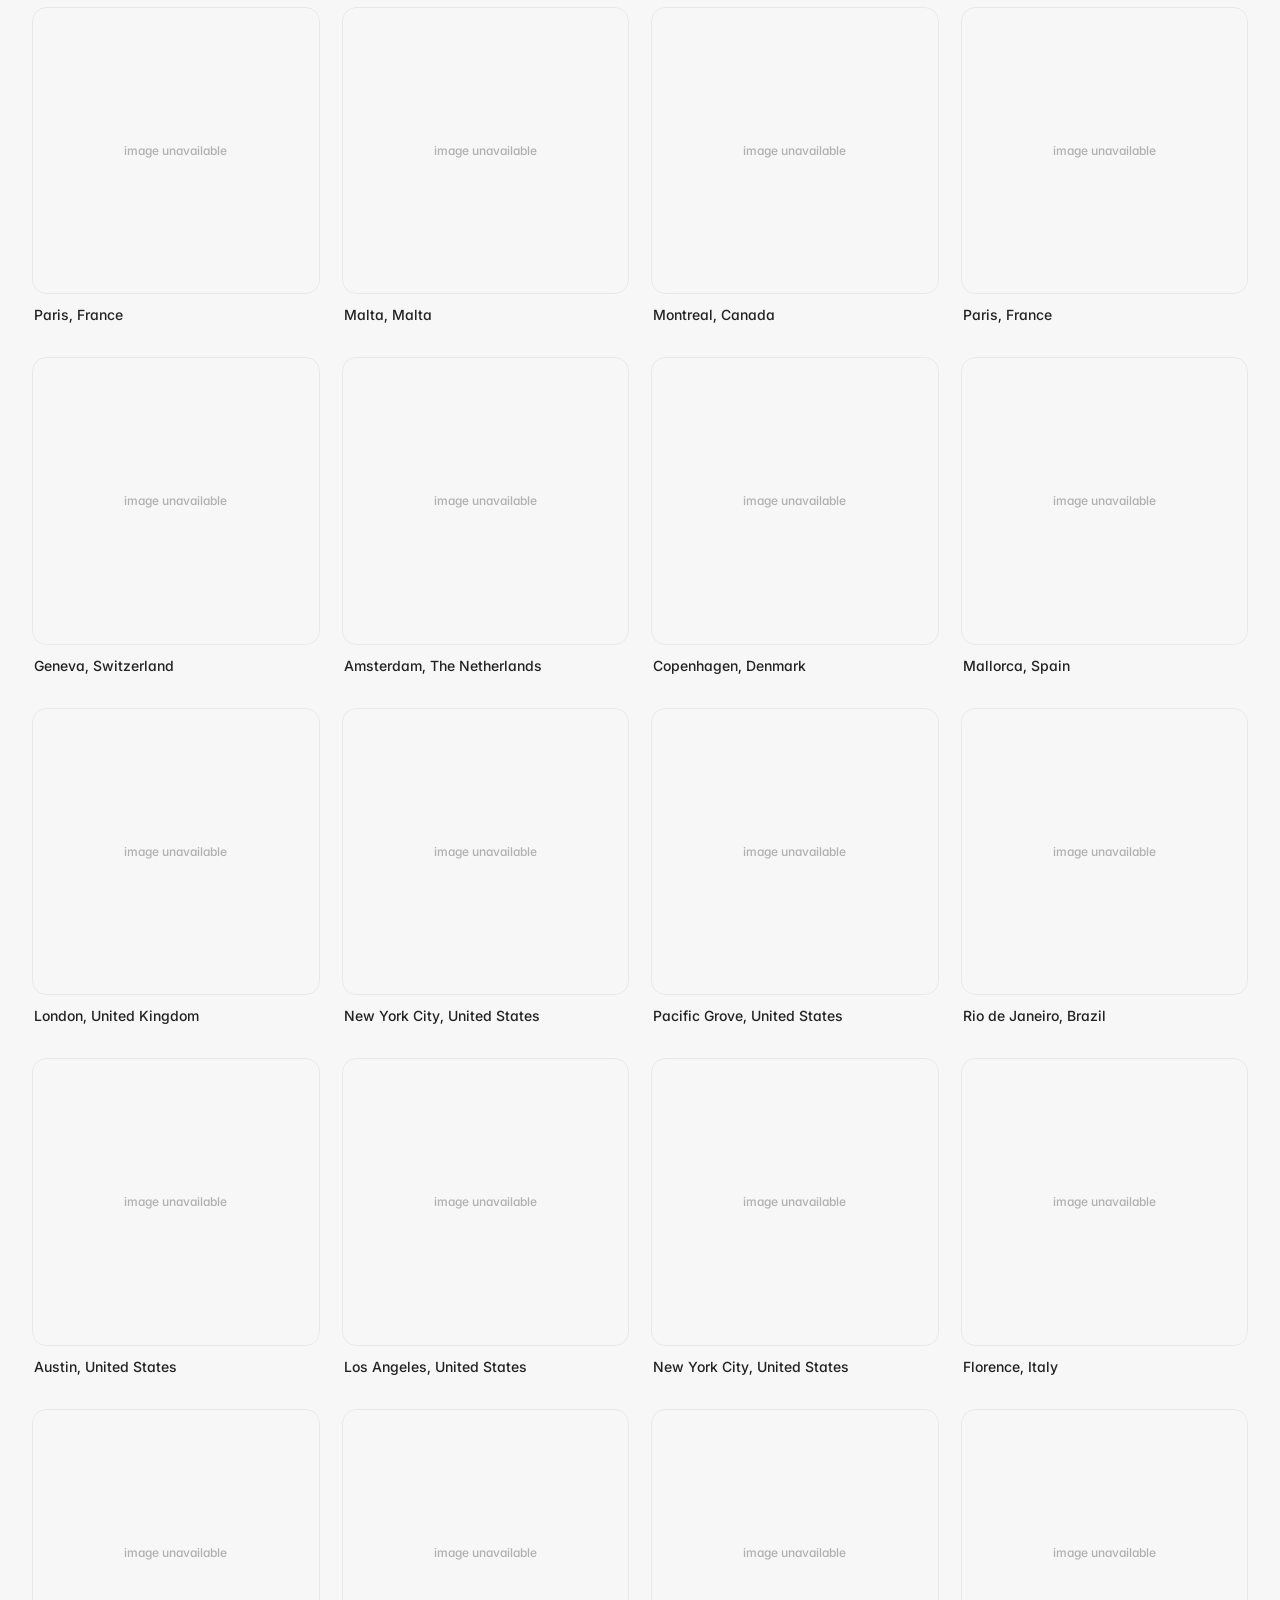
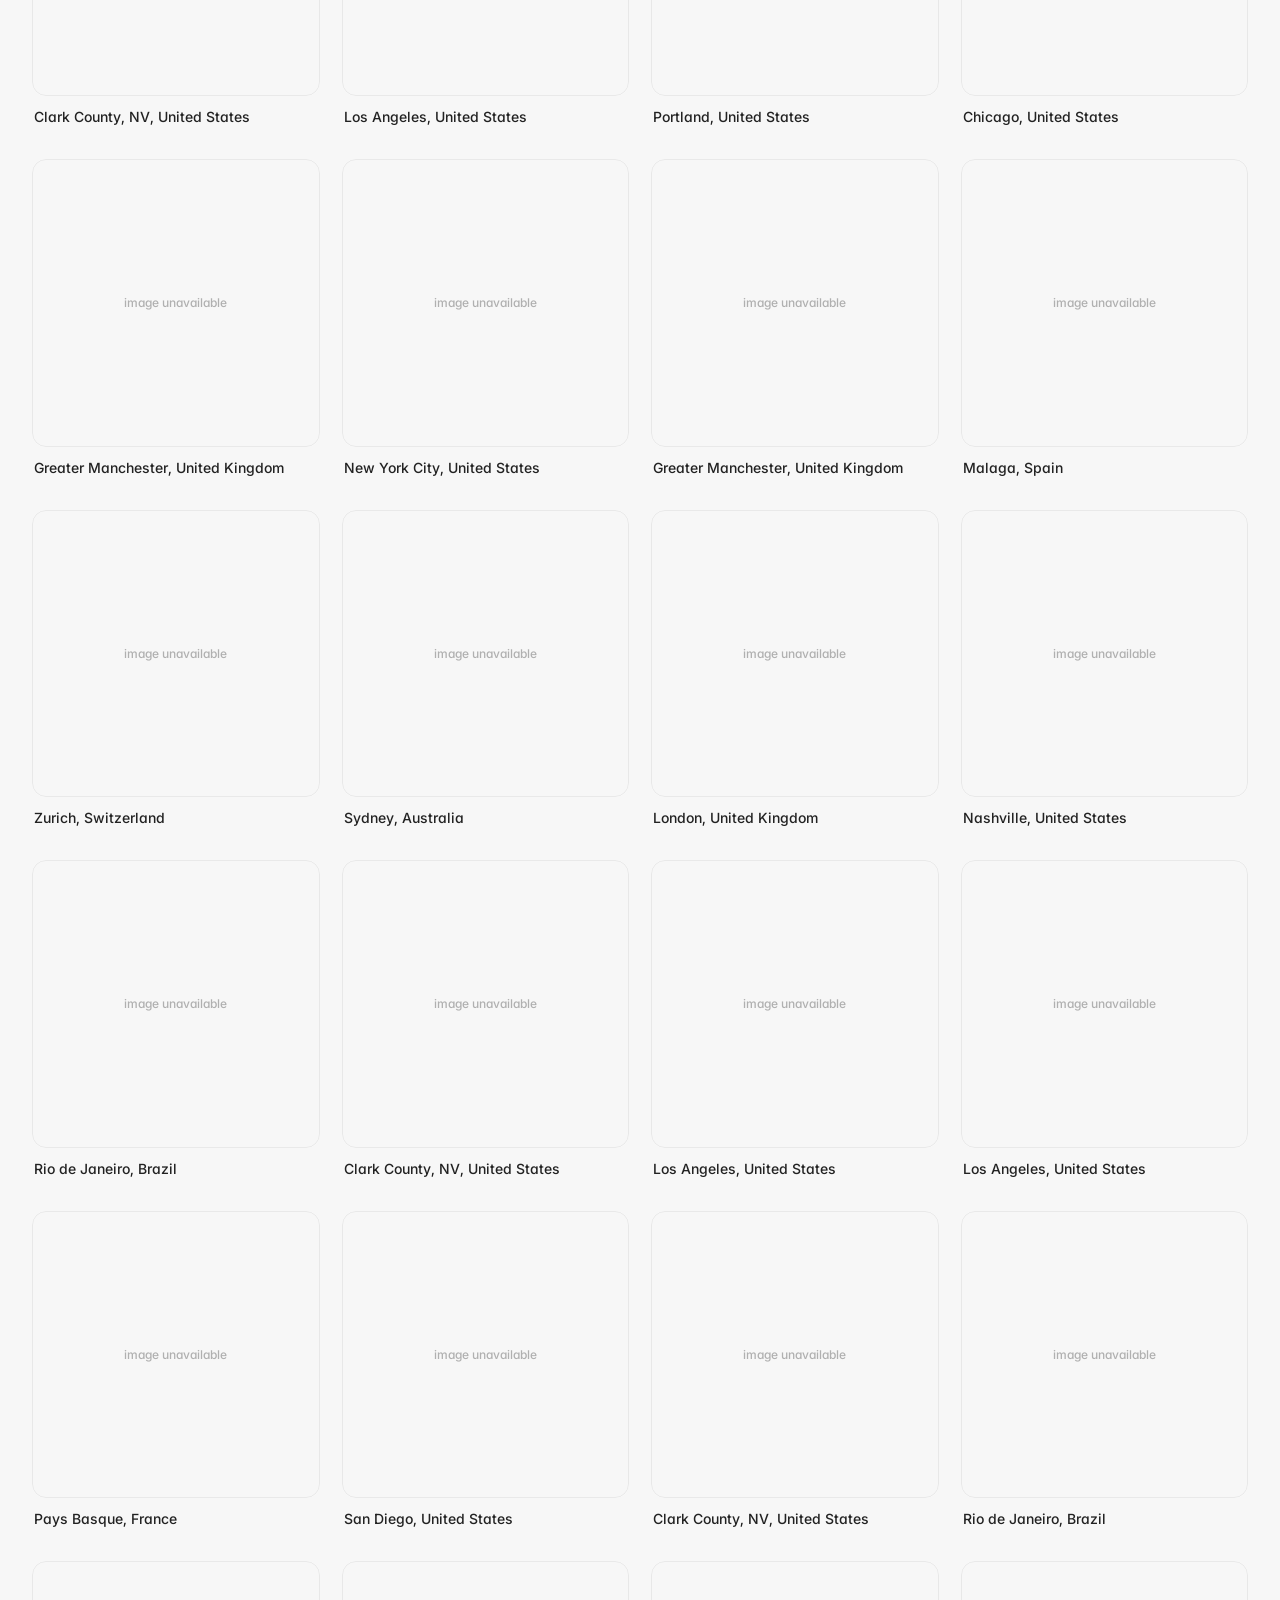
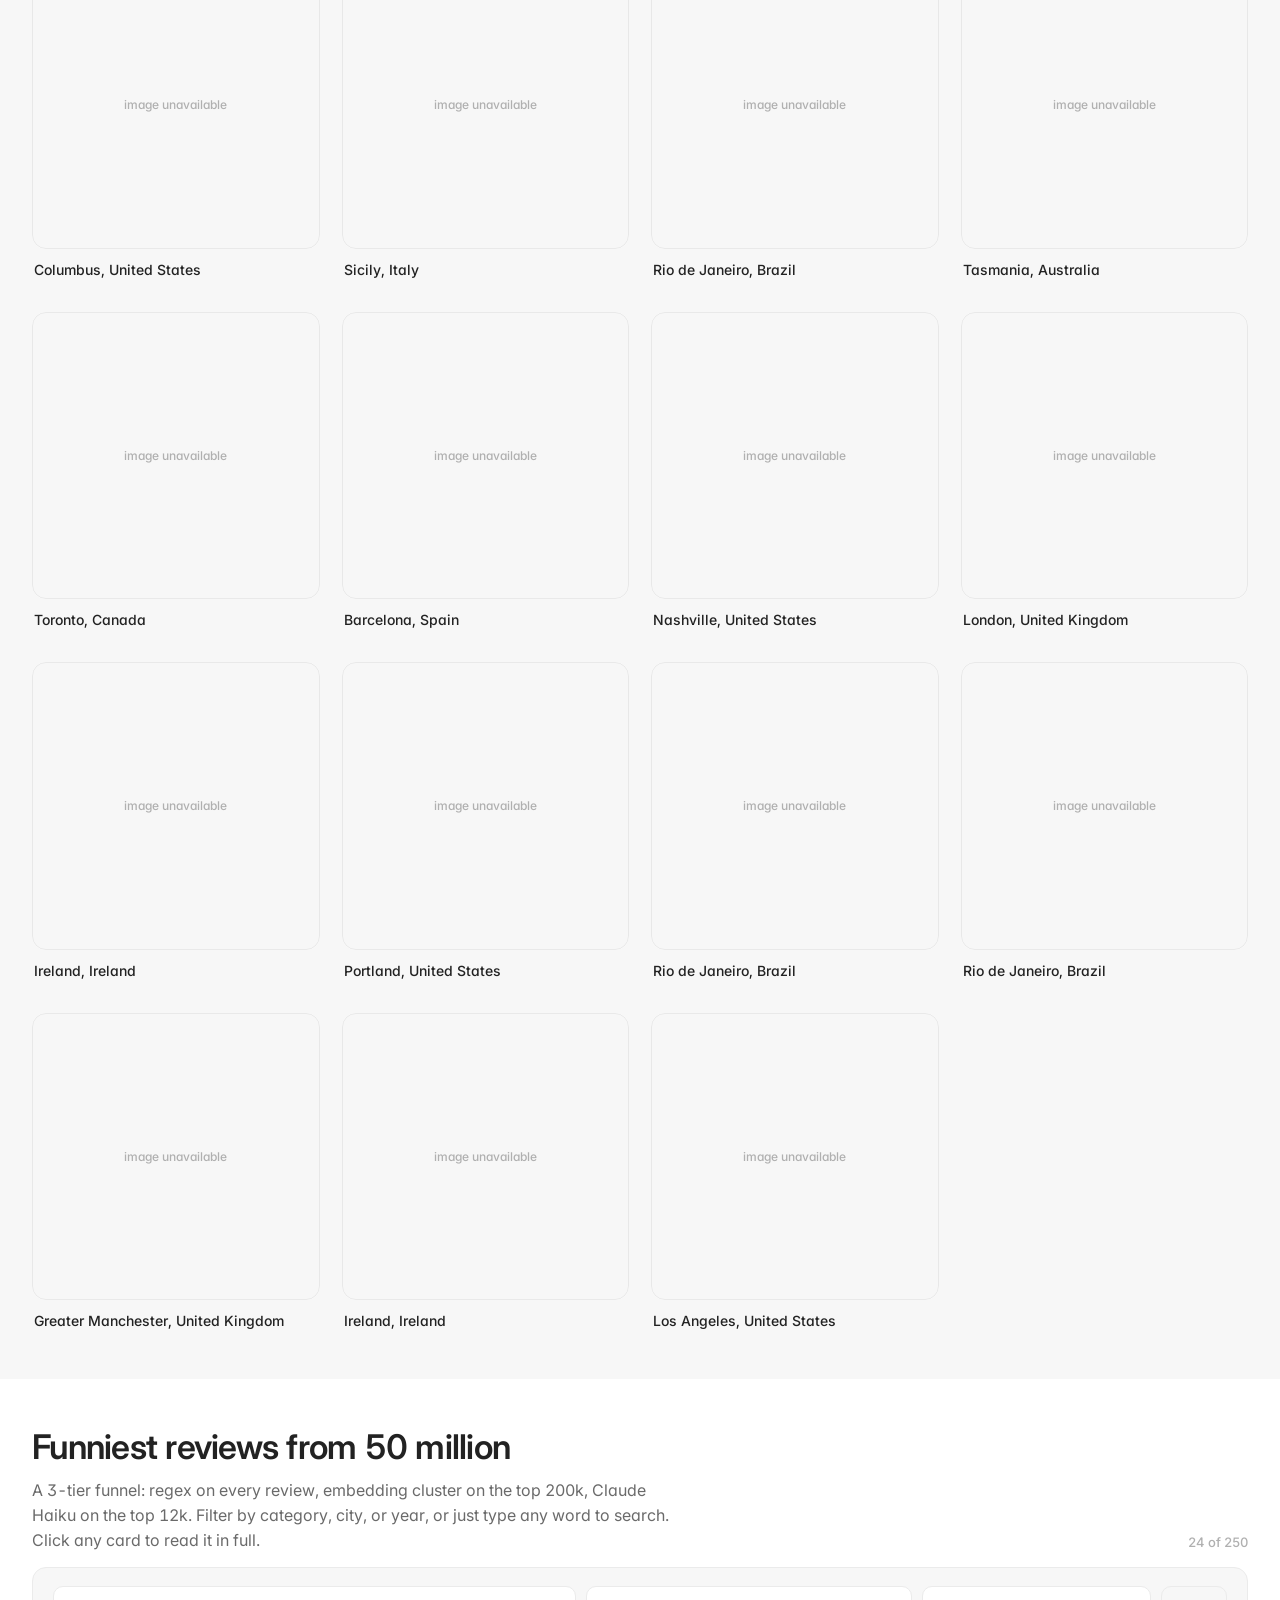
==== commit 6ed549f7: "site: tighten TV-section lede wording Made-with: Cursor" ====
--- a/index.html
+++ b/index.html
@@ -148,7 +148,7 @@
       <div>
         <h2>Worst TV placements across every public Airbnb</h2>
         <p class="section-lede">
-          CLIP shortlisted &ldquo;TV mounted high above a fireplace&rdquo;
+          CLIP shortlisted &ldquo;TV mounted way too high&rdquo;
           candidates from 1.7M photos, then Claude Haiku Vision confirmed each
           one as either above-fireplace or unusually-high.
         </p>
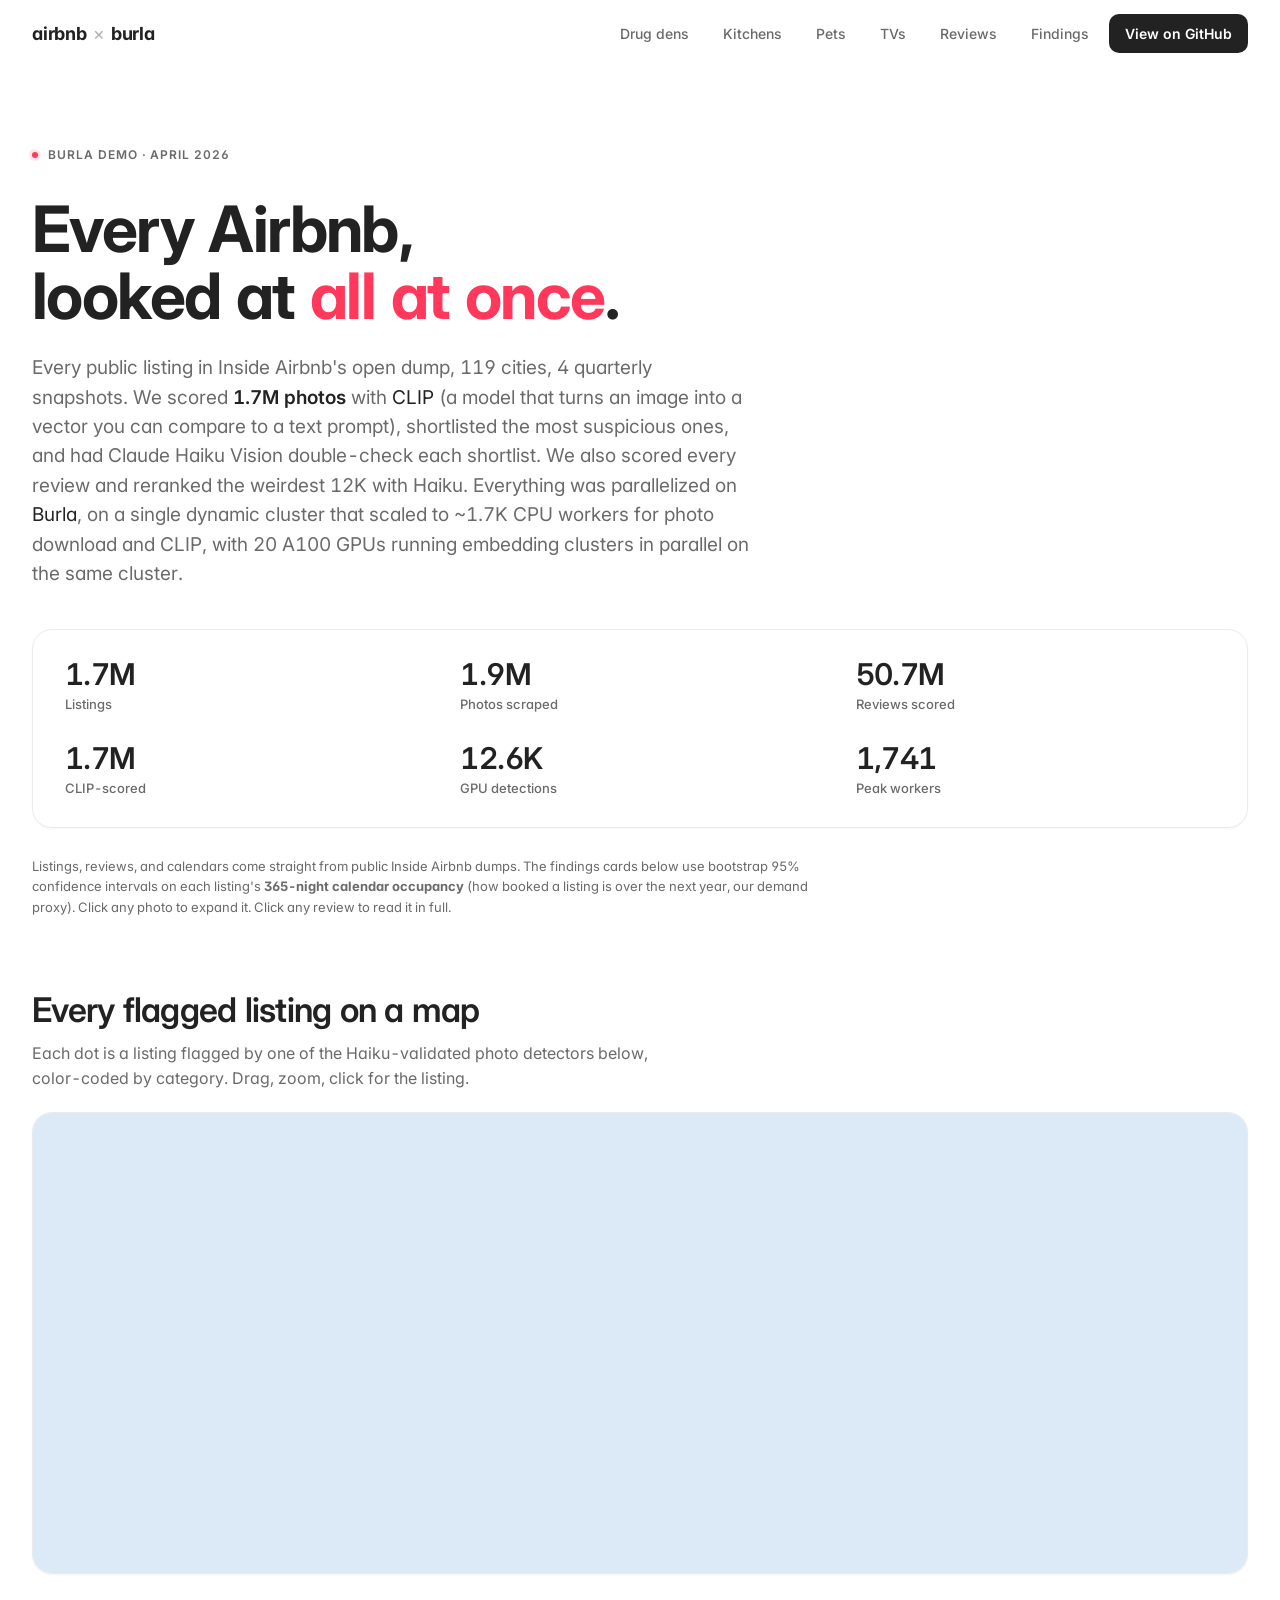
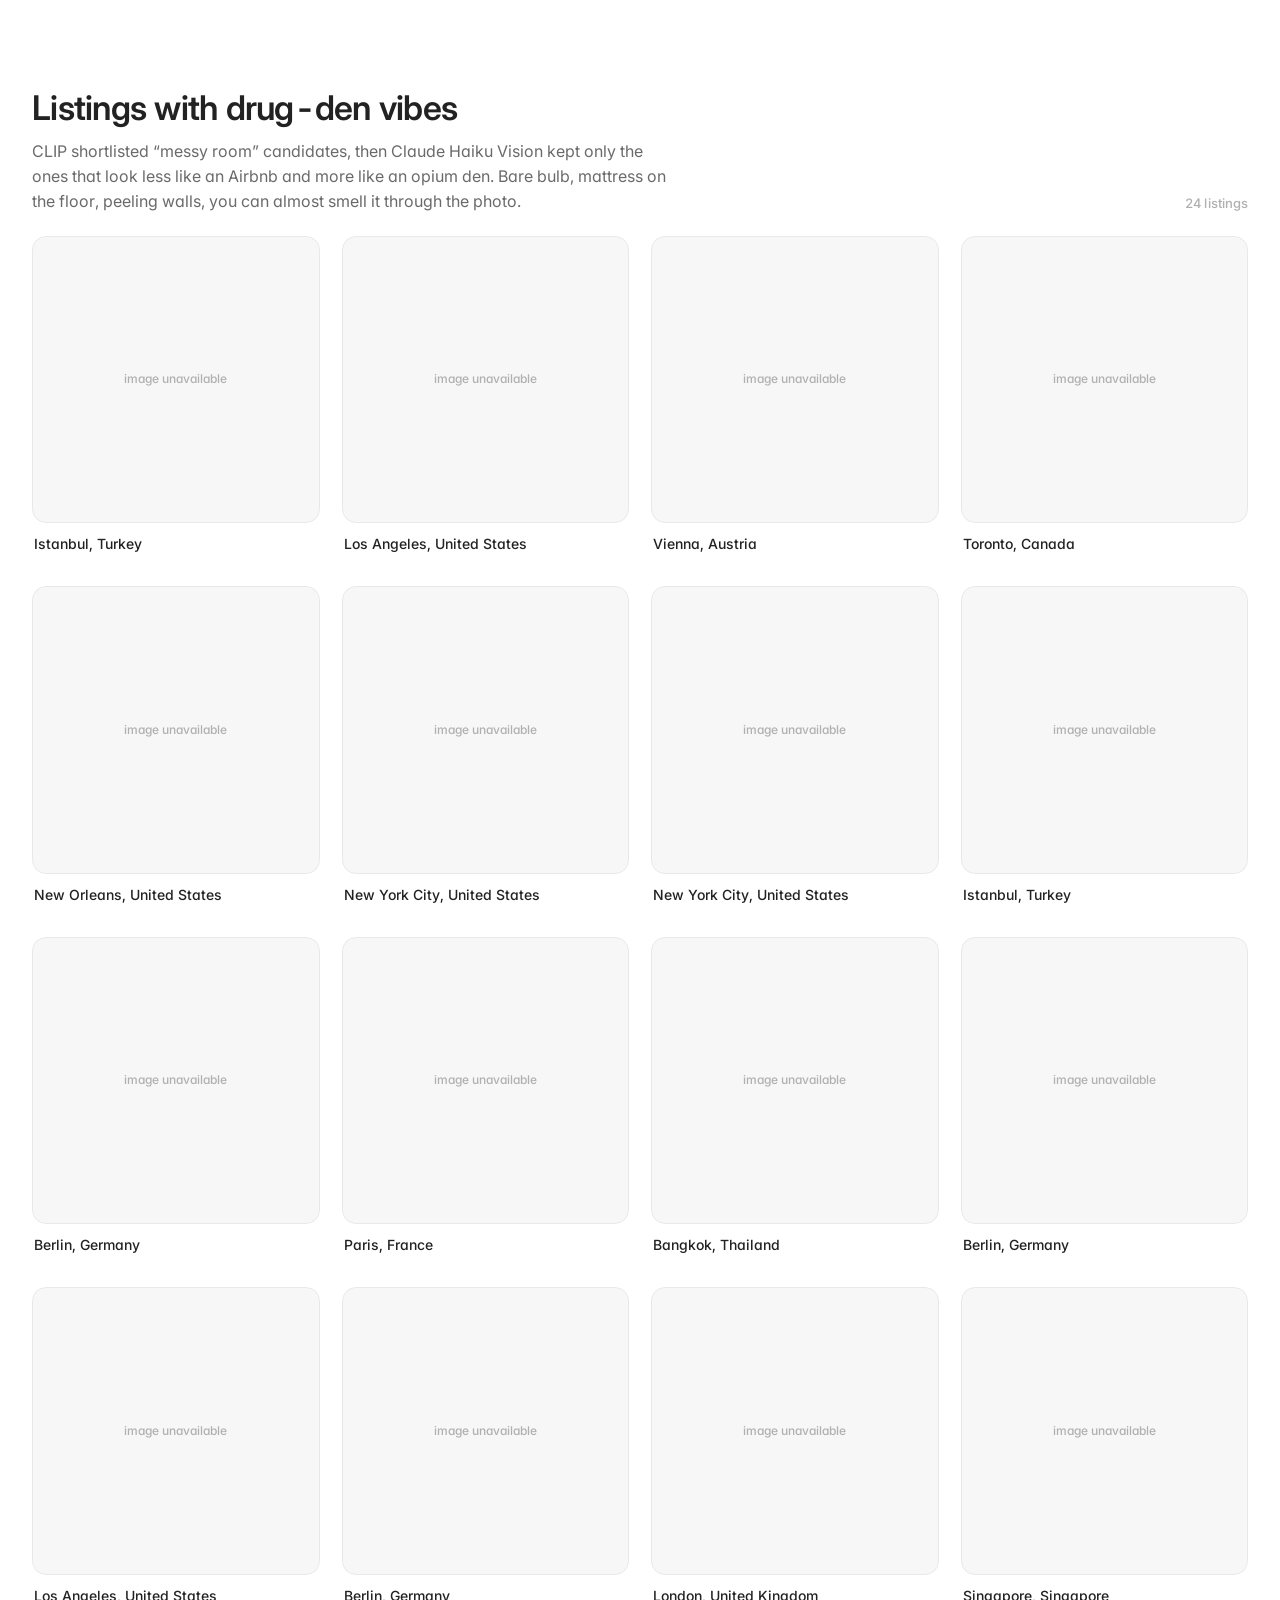
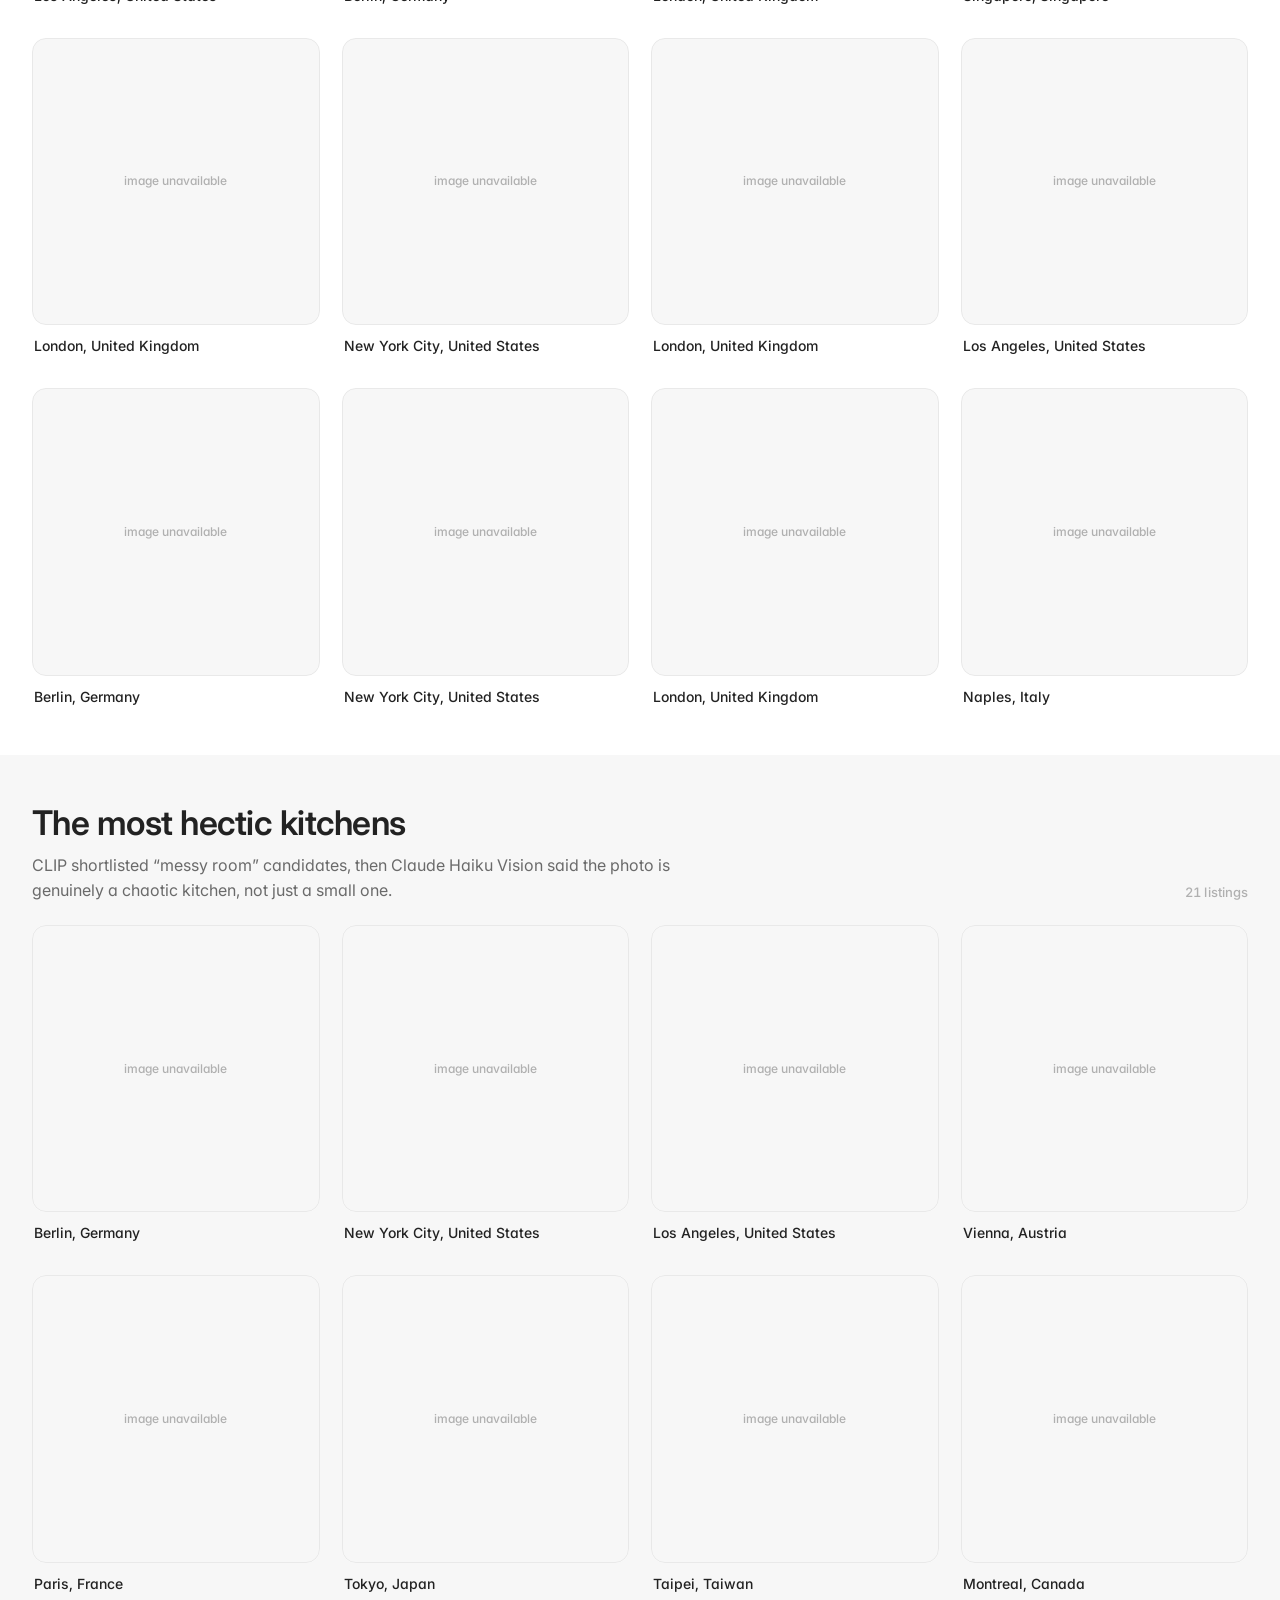
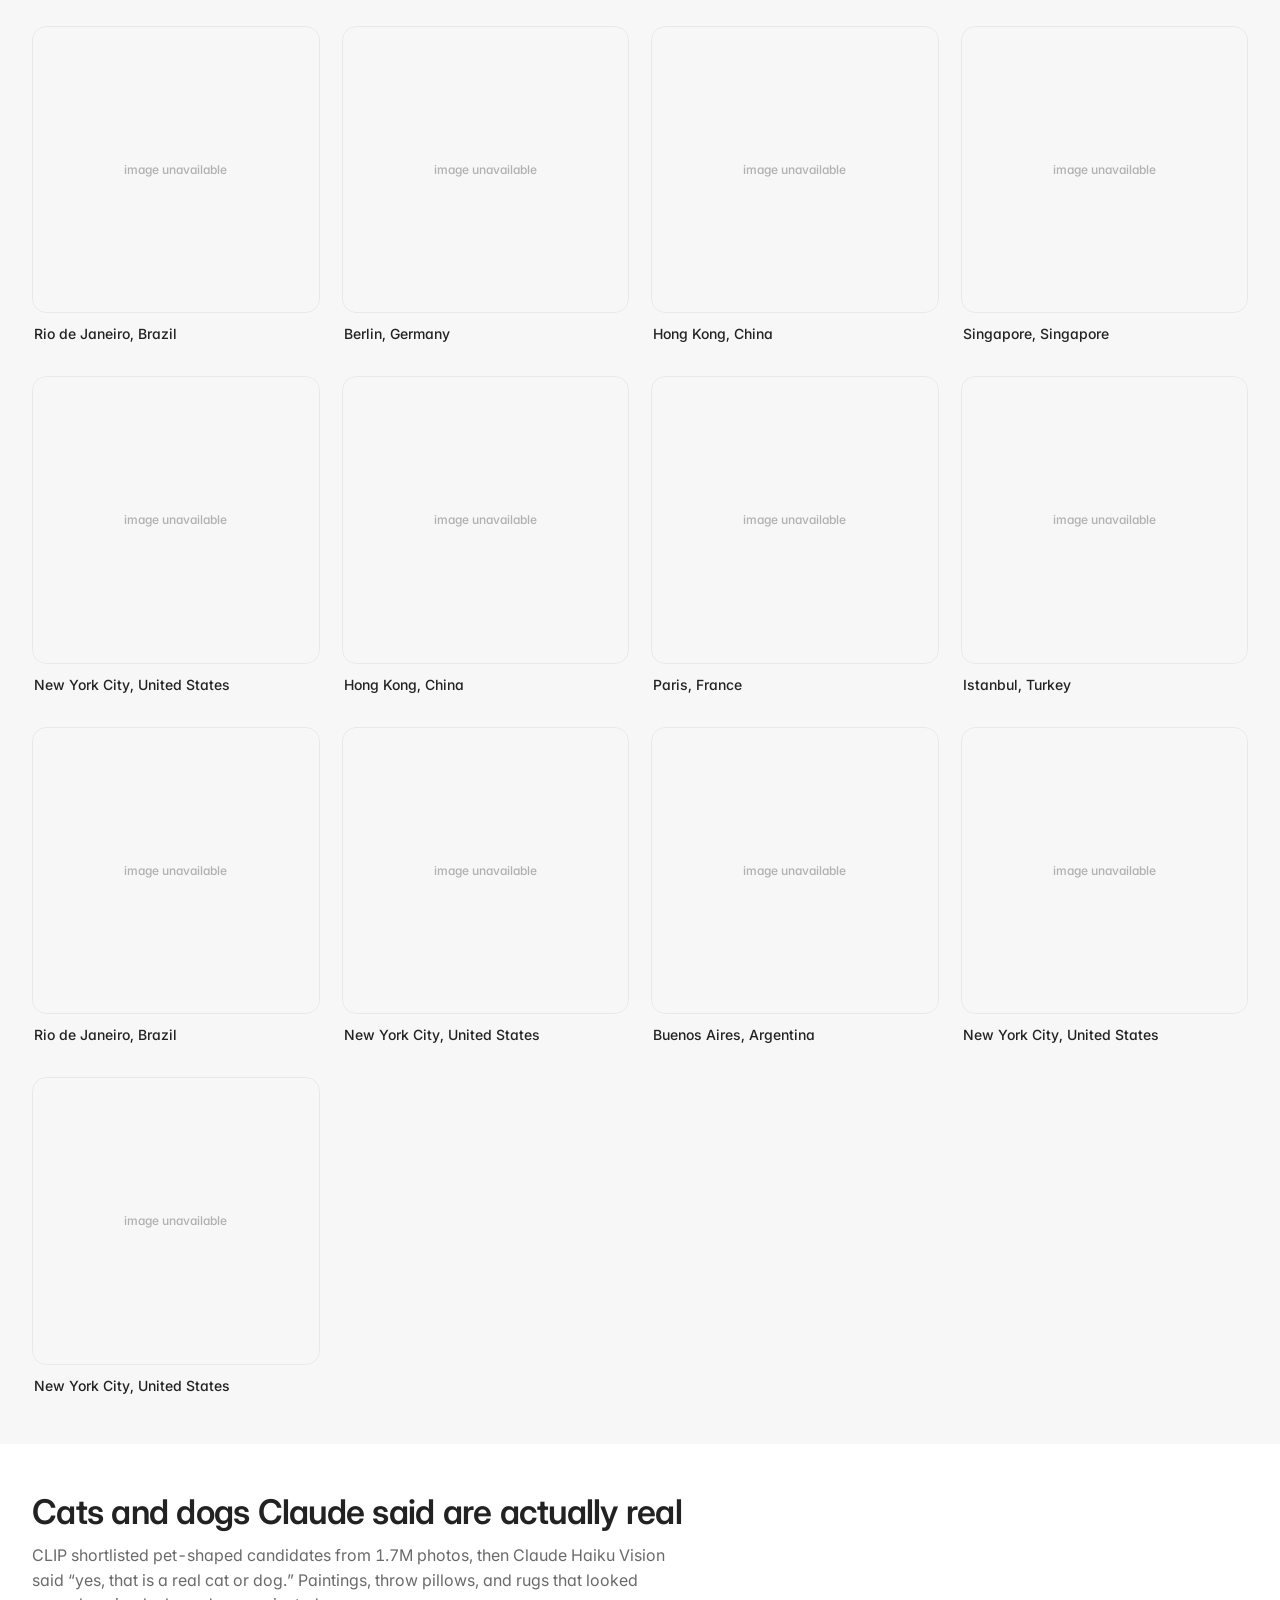
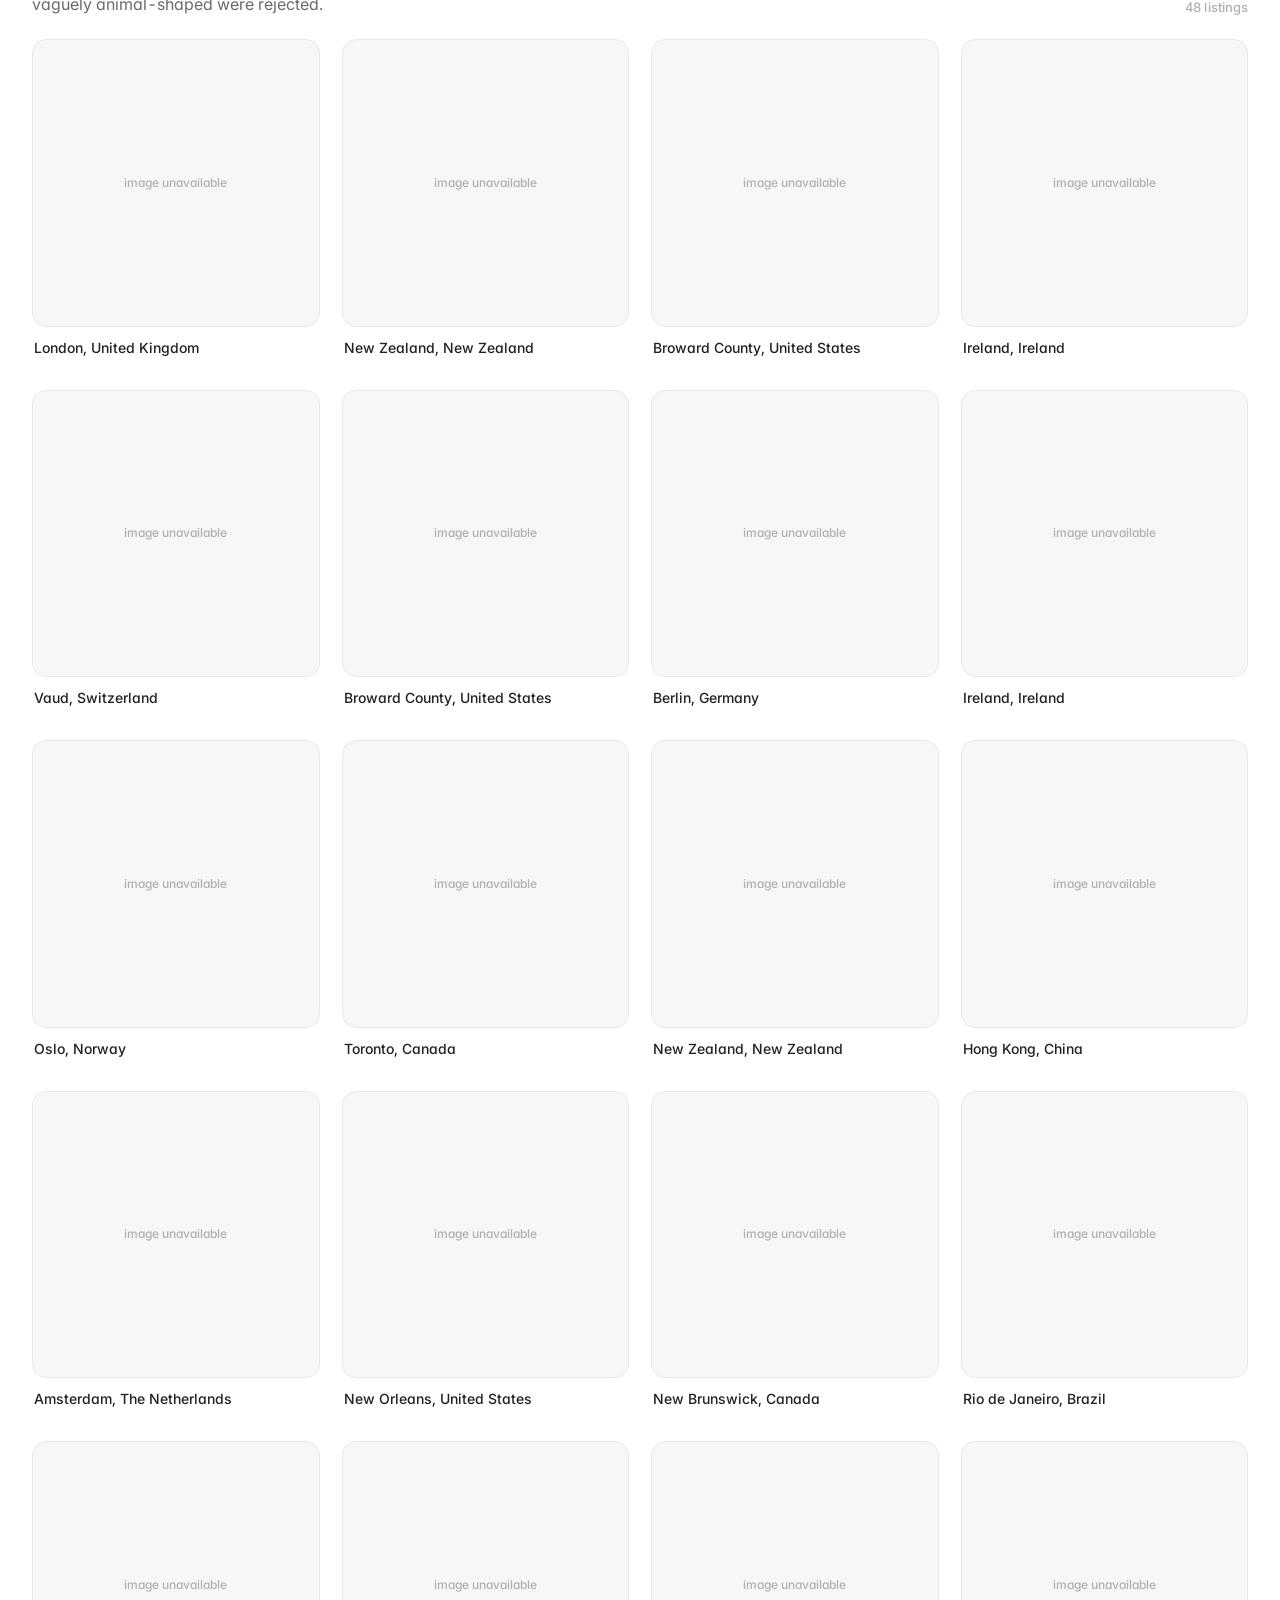
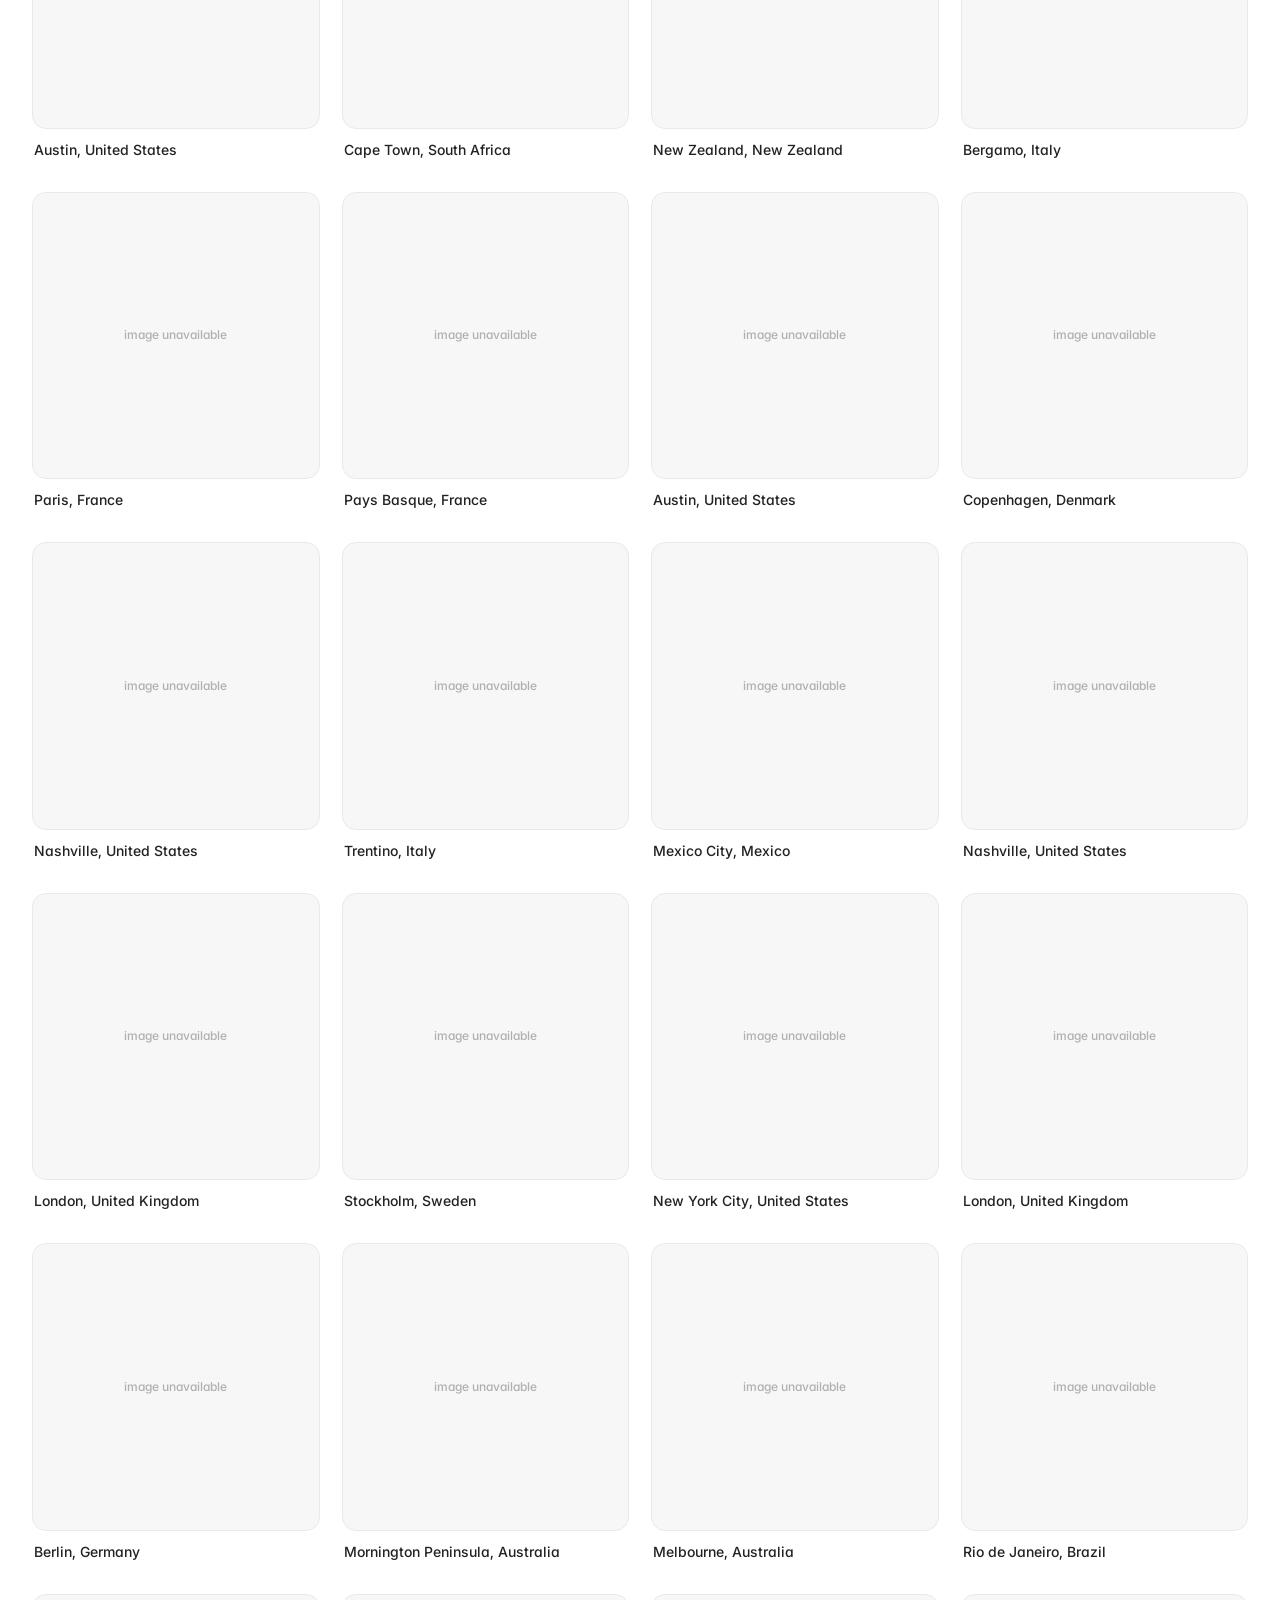
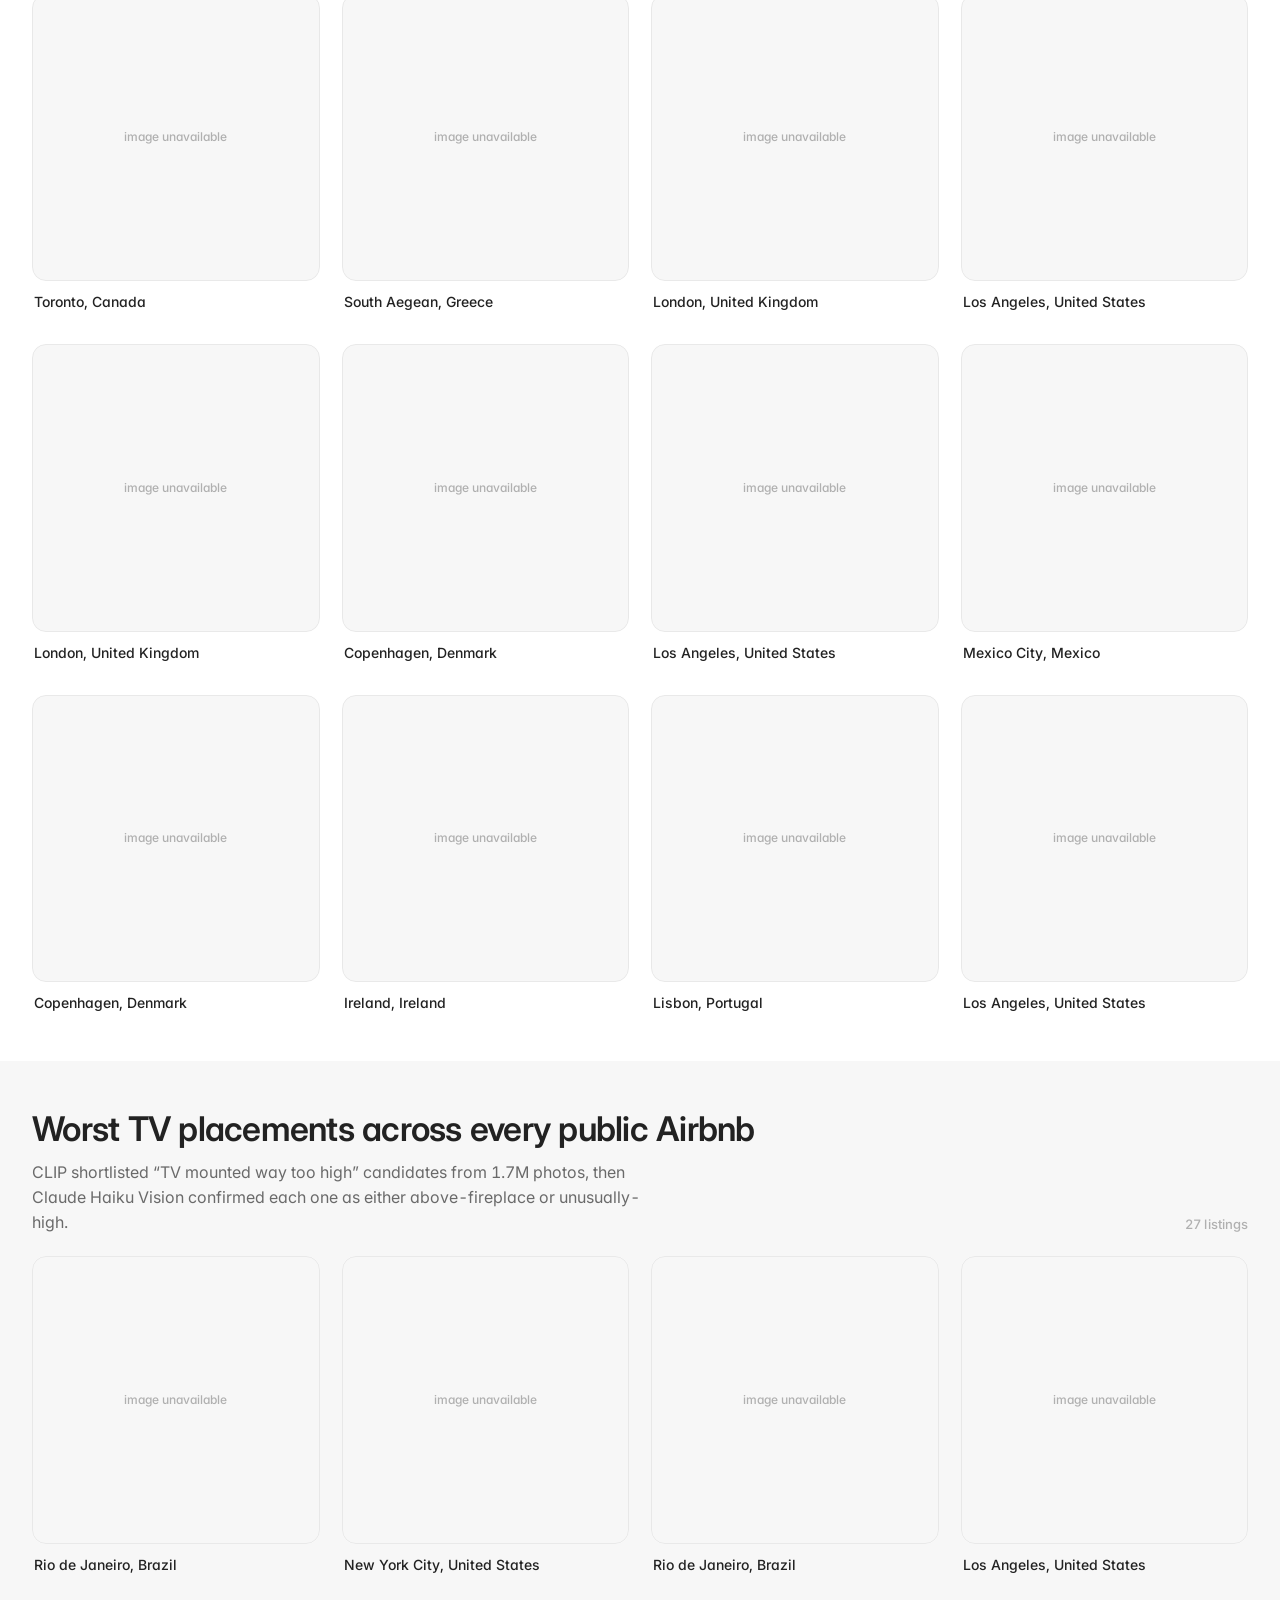
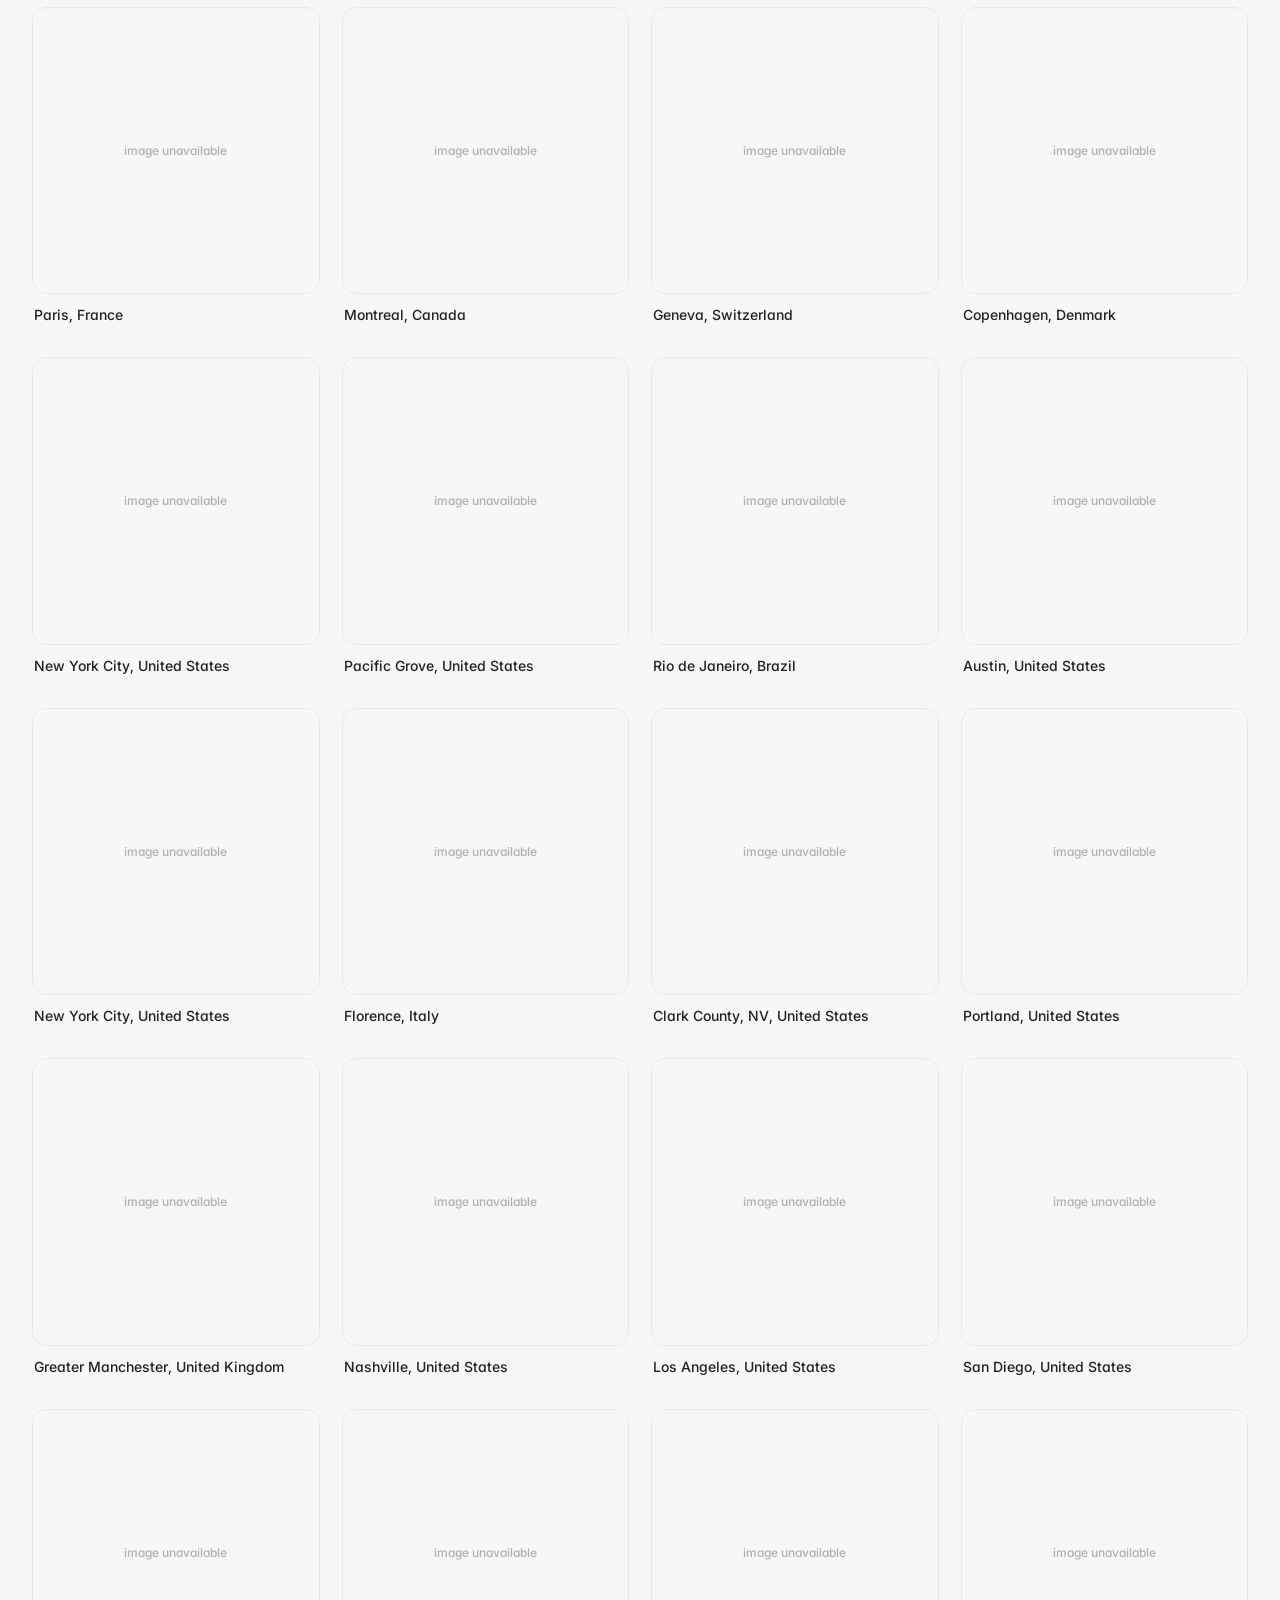
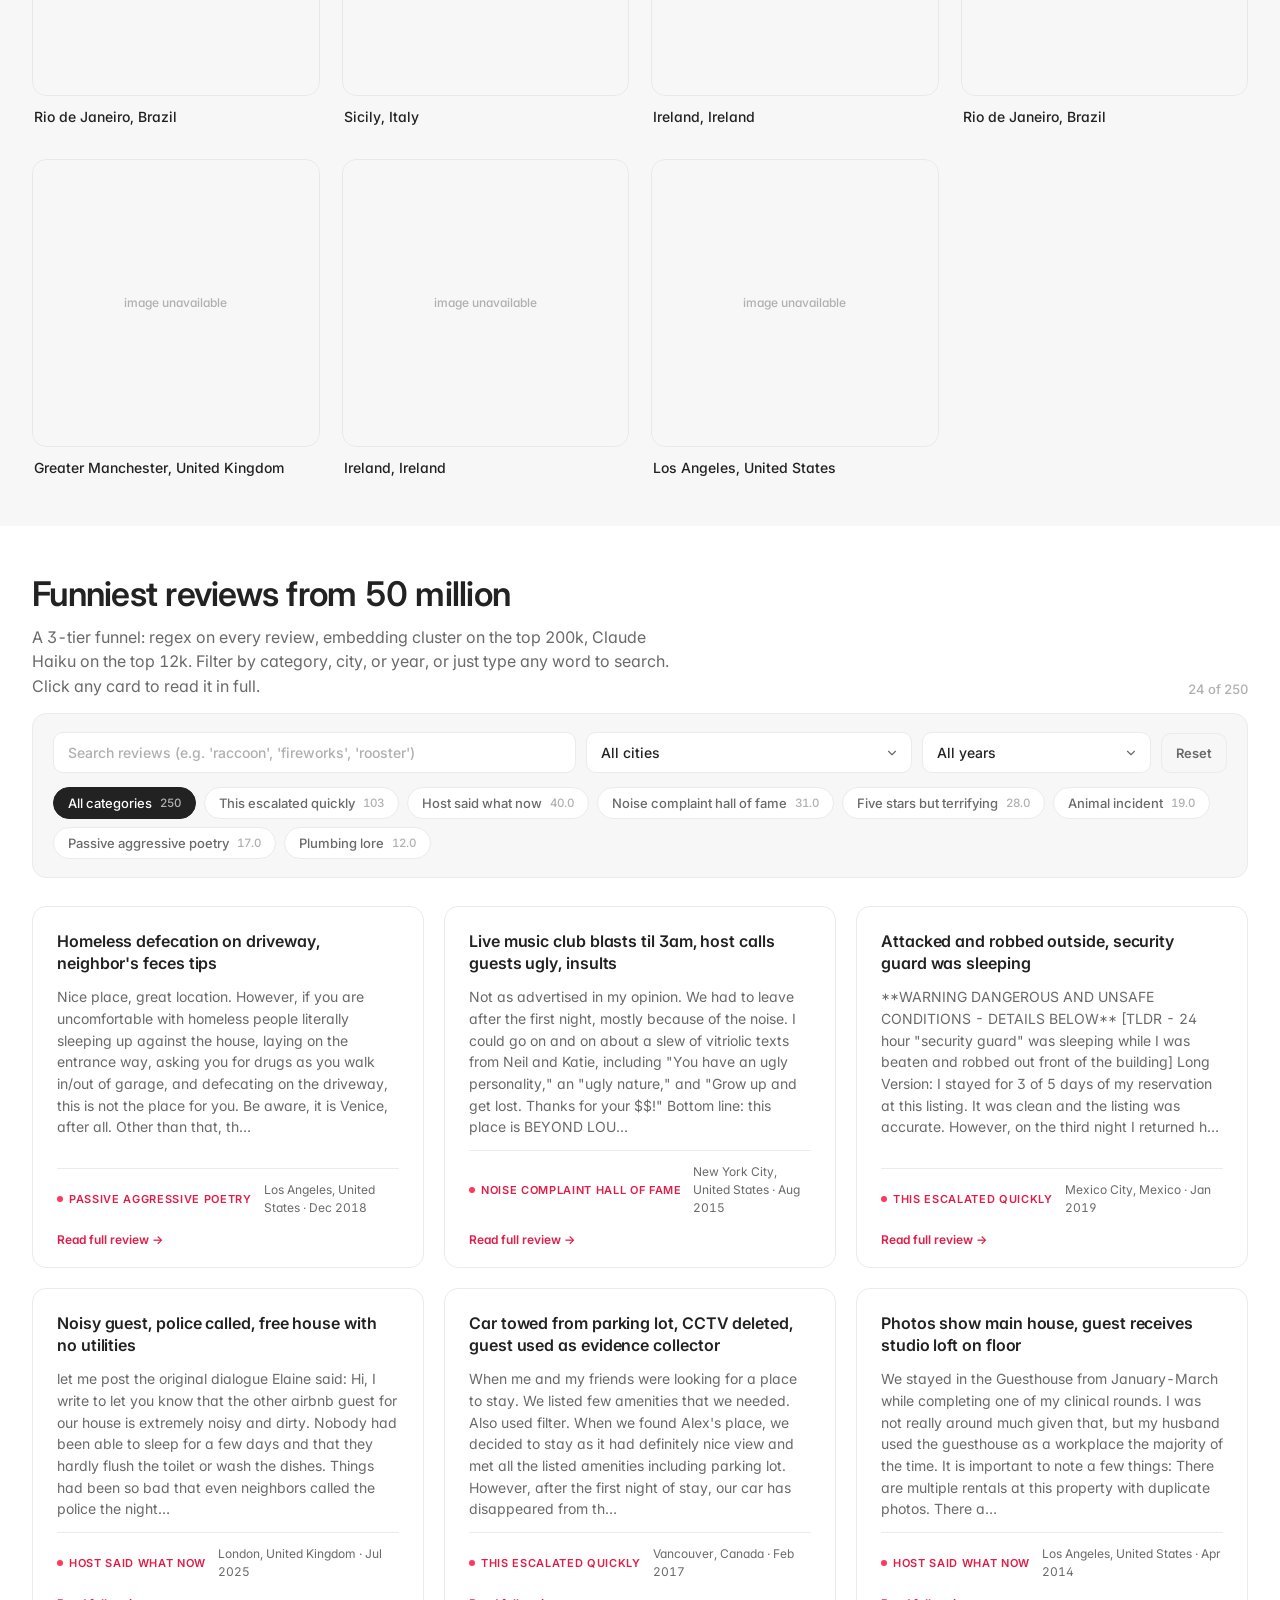
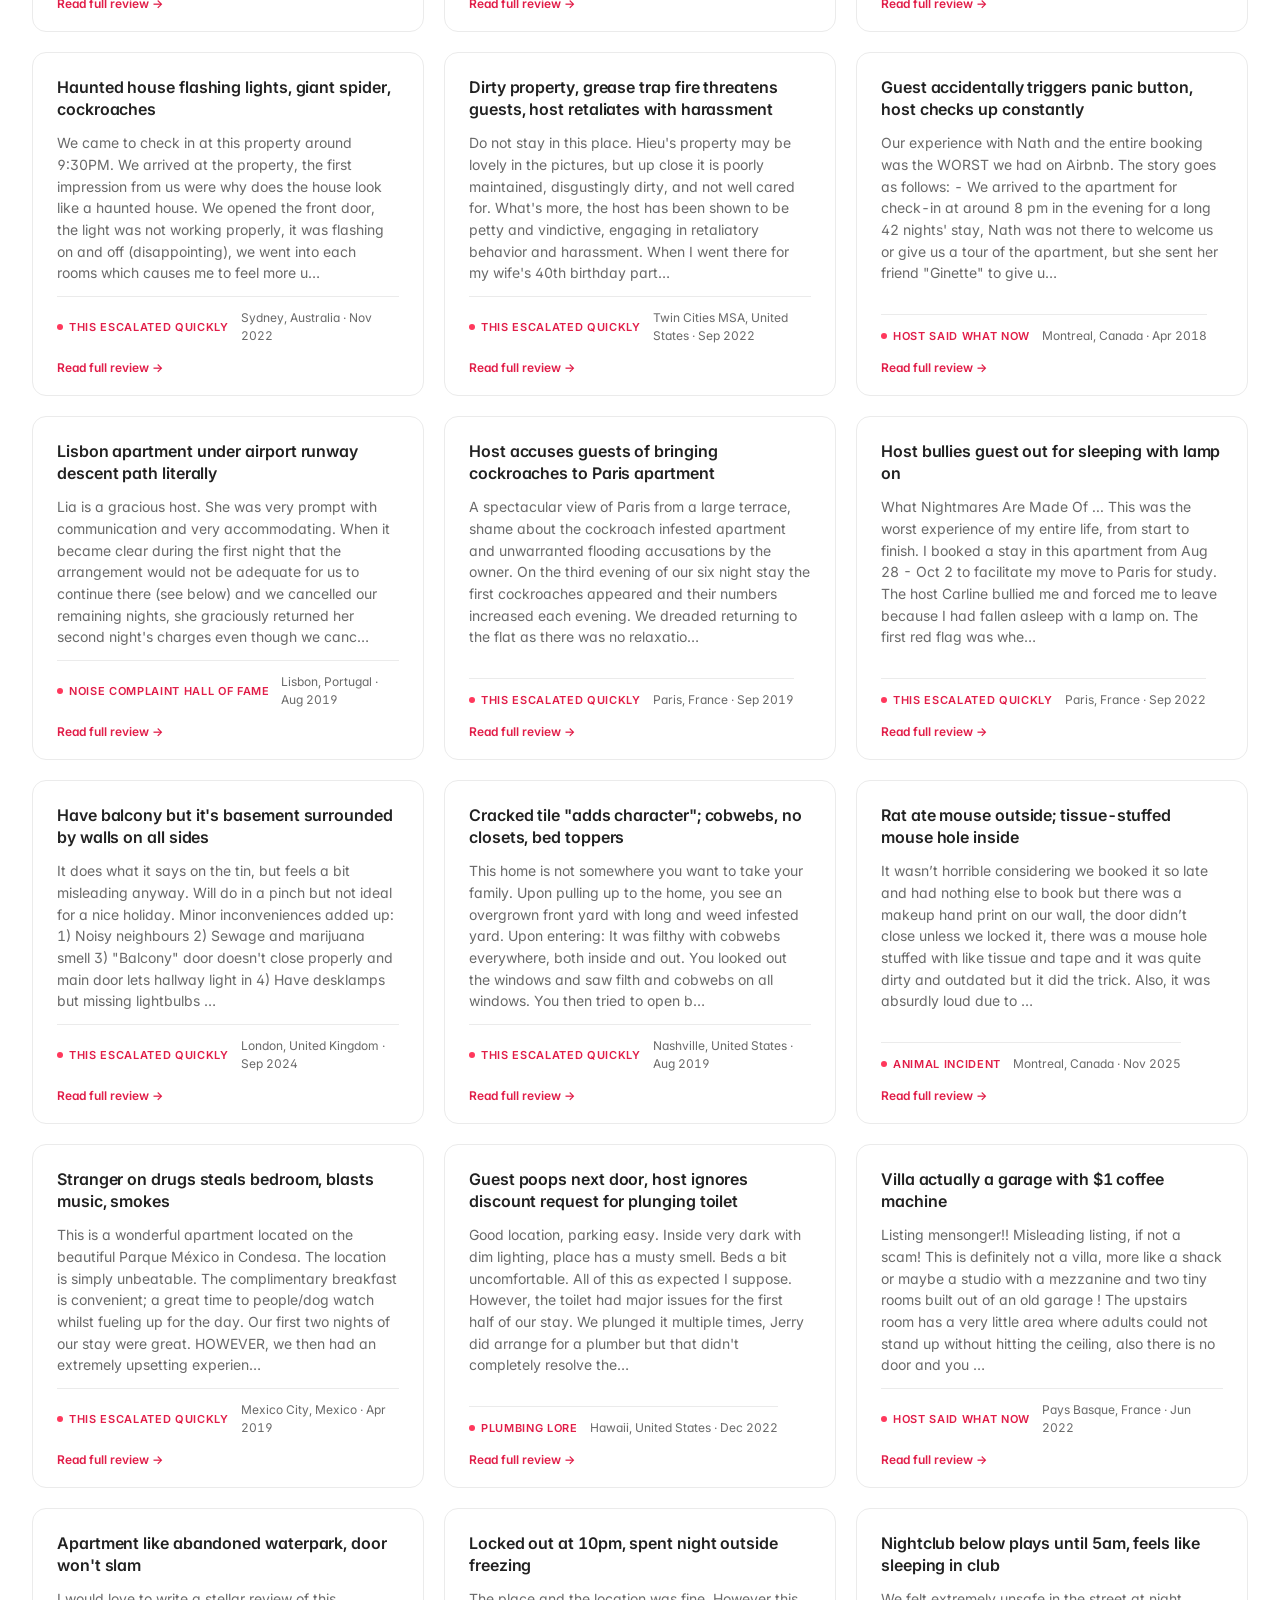
==== commit 9e587b7a: "repo cleanup: align README/WRITEUP with the live demo, prune dead code README + WRITEUP rewritten to" ====
--- a/index.html
+++ b/index.html
@@ -16,7 +16,7 @@
 <link href="https://fonts.googleapis.com/css2?family=Inter:wght@400;500;600;700&display=swap" rel="stylesheet" />
 <link rel="stylesheet" href="https://unpkg.com/leaflet@1.9.4/dist/leaflet.css"
       integrity="sha256-p4NxAoJBhIIN+hmNHrzRCf9tD/miZyoHS5obTRR9BMY=" crossorigin="" />
-<link rel="stylesheet" href="style.css?v=40" />
+<link rel="stylesheet" href="style.css?v=41" />
 </head>
 <body>
 
@@ -342,9 +342,10 @@
           <span class="corr-key__bar-median"></span>
         </span>
         <span class="corr-key__text">
-          <strong>The bar</strong> shows how popular the average listing in a
-          group is. The tick is our best guess. The wider band is the range
-          we are confident covers the real number.
+          <strong>The bar</strong> shows the median <strong>% booked</strong>
+          over the next 365 nights for each group, our demand proxy. Further
+          right means more booked. The tick is our best guess; the wider band
+          is the range we're confident covers the real number.
         </span>
       </div>
       <div class="corr-key__row">
@@ -387,6 +388,6 @@
 
 <script src="https://unpkg.com/leaflet@1.9.4/dist/leaflet.js"
         integrity="sha256-20nQCchB9co0qIjJZRGuk2/Z9VM+kNiyxNV1lvTlZBo=" crossorigin=""></script>
-<script src="app.js?v=40" defer></script>
+<script src="app.js?v=42" defer></script>
 </body>
 </html>
--- a/style.css
+++ b/style.css
@@ -713,77 +713,6 @@
   outline: none;
   border-color: var(--accent);
   box-shadow: 0 0 0 3px var(--accent-soft);
-}
-
-/* ---------------- WTF clusters ---------------- */
-.wtf-section { padding-top: 64px; padding-bottom: 64px; }
-.wtf-clusters {
-  display: flex;
-  flex-direction: column;
-  gap: 36px;
-}
-.wtf-cluster {
-  background: var(--bg);
-  border: 1px solid var(--line);
-  border-radius: var(--radius);
-  padding: 22px 24px 24px;
-}
-.alt-bg .wtf-cluster {
-  background: var(--bg);
-}
-.wtf-cluster__head {
-  display: flex;
-  align-items: baseline;
-  justify-content: space-between;
-  gap: 16px;
-  margin-bottom: 18px;
-  padding-bottom: 14px;
-  border-bottom: 1px solid var(--line);
-}
-.wtf-cluster__head h3 {
-  margin: 0;
-  font-size: 18px;
-  font-weight: 600;
-  letter-spacing: -0.01em;
-  color: var(--ink);
-  text-transform: capitalize;
-}
-.wtf-cluster__count {
-  font-size: 12px;
-  font-weight: 500;
-  color: var(--ink-3);
-  font-feature-settings: "tnum";
-  white-space: nowrap;
-}
-.wtf-cluster__grid {
-  display: grid;
-  grid-template-columns: repeat(auto-fill, minmax(200px, 1fr));
-  gap: 22px 16px;
-}
-@media (min-width: 1180px) {
-  .wtf-cluster__grid { grid-template-columns: repeat(5, 1fr); }
-}
-.wtf-tile .meta {
-  flex-direction: column;
-  align-items: stretch;
-  gap: 4px;
-}
-.wtf-caption {
-  font-size: 12px;
-  color: var(--ink-2);
-  line-height: 1.4;
-  display: -webkit-box;
-  -webkit-line-clamp: 2;
-  -webkit-box-orient: vertical;
-  overflow: hidden;
-}
-.wtf-empty {
-  font-size: 14px;
-  color: var(--ink-2);
-  border: 1px dashed var(--line-2);
-  border-radius: var(--radius);
-  padding: 24px;
-  text-align: center;
 }
 
 /* ---------------- Method / "How it ran" ---------------- */
@@ -1514,8 +1443,6 @@
   }
   .filter-bar__row .filter-input { grid-column: 1 / -1; }
   .filter-bar__row .filter-reset { grid-column: 1 / -1; }
-  .wtf-cluster { padding: 18px; }
-  .wtf-cluster__grid { gap: 18px 12px; }
 }
 @media (max-width: 560px) {
   .corr-bar { grid-template-columns: 110px minmax(0, 1fr) 50px; }
